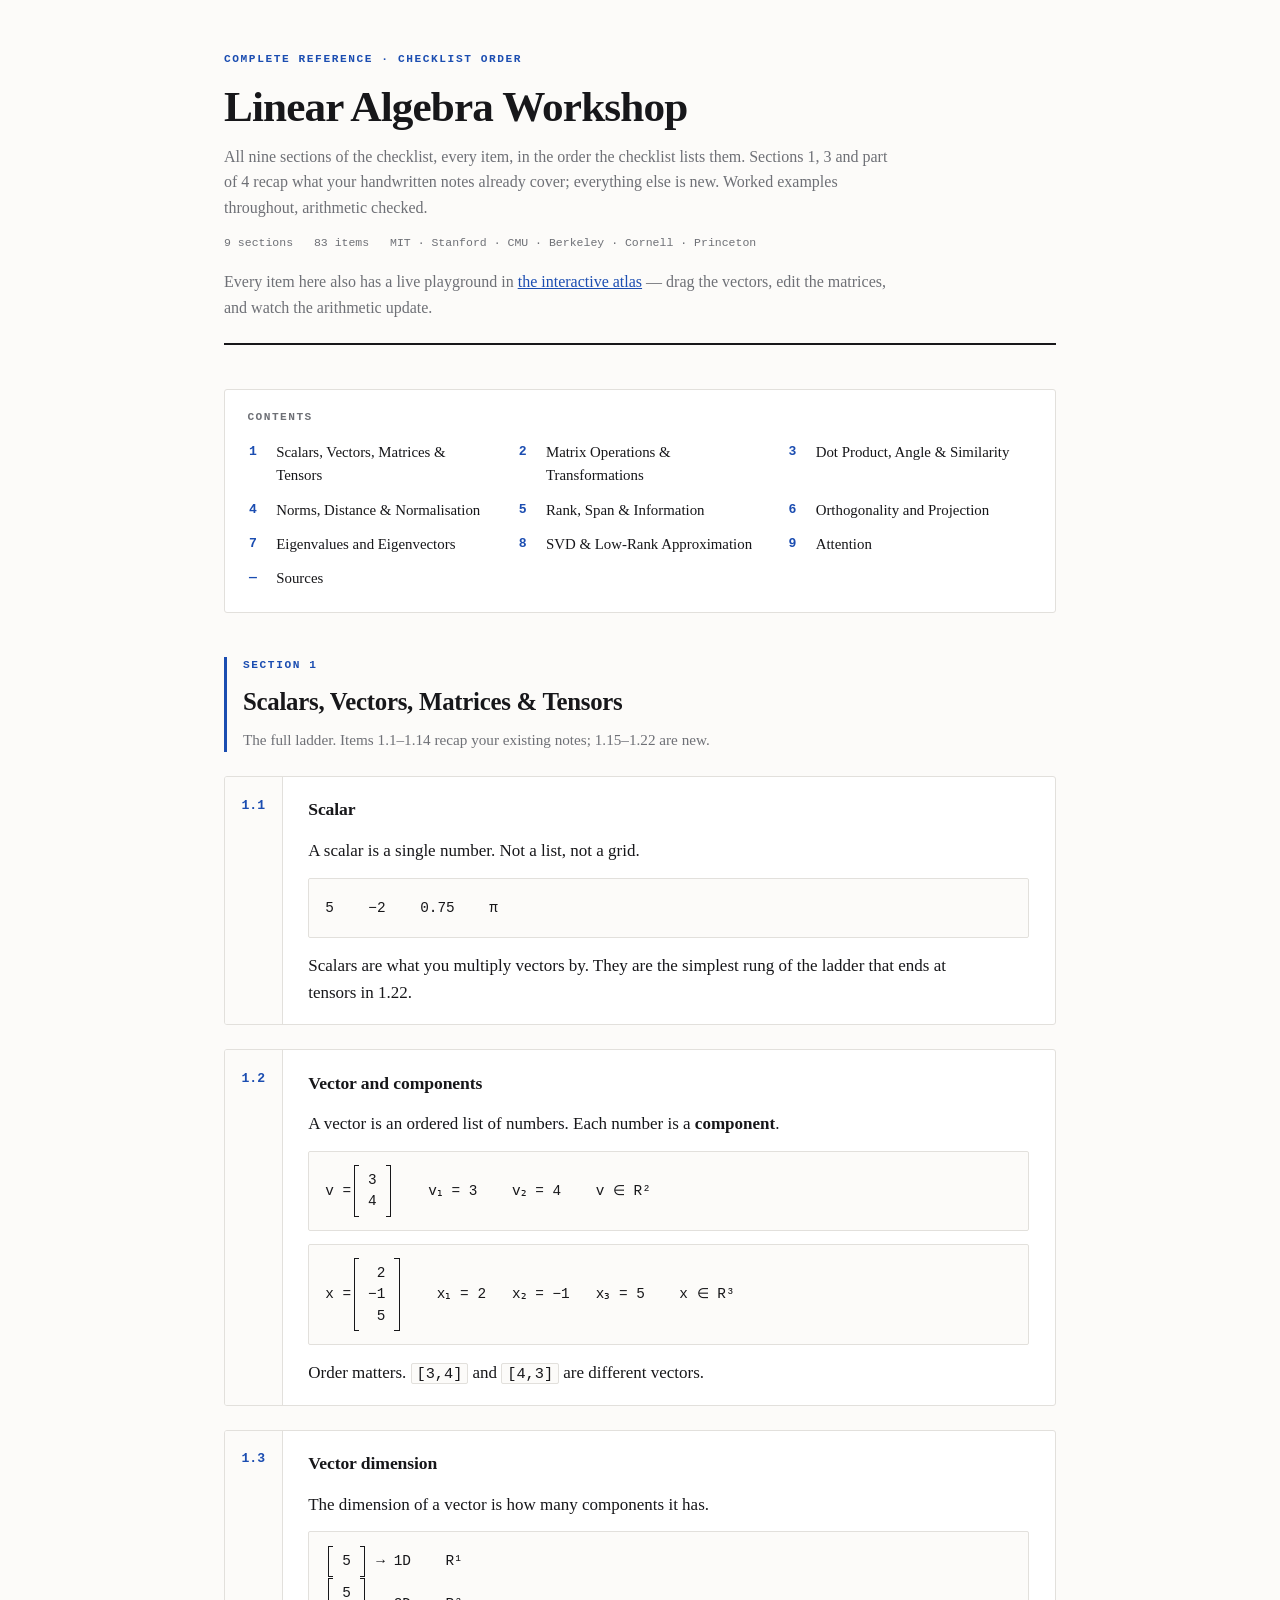
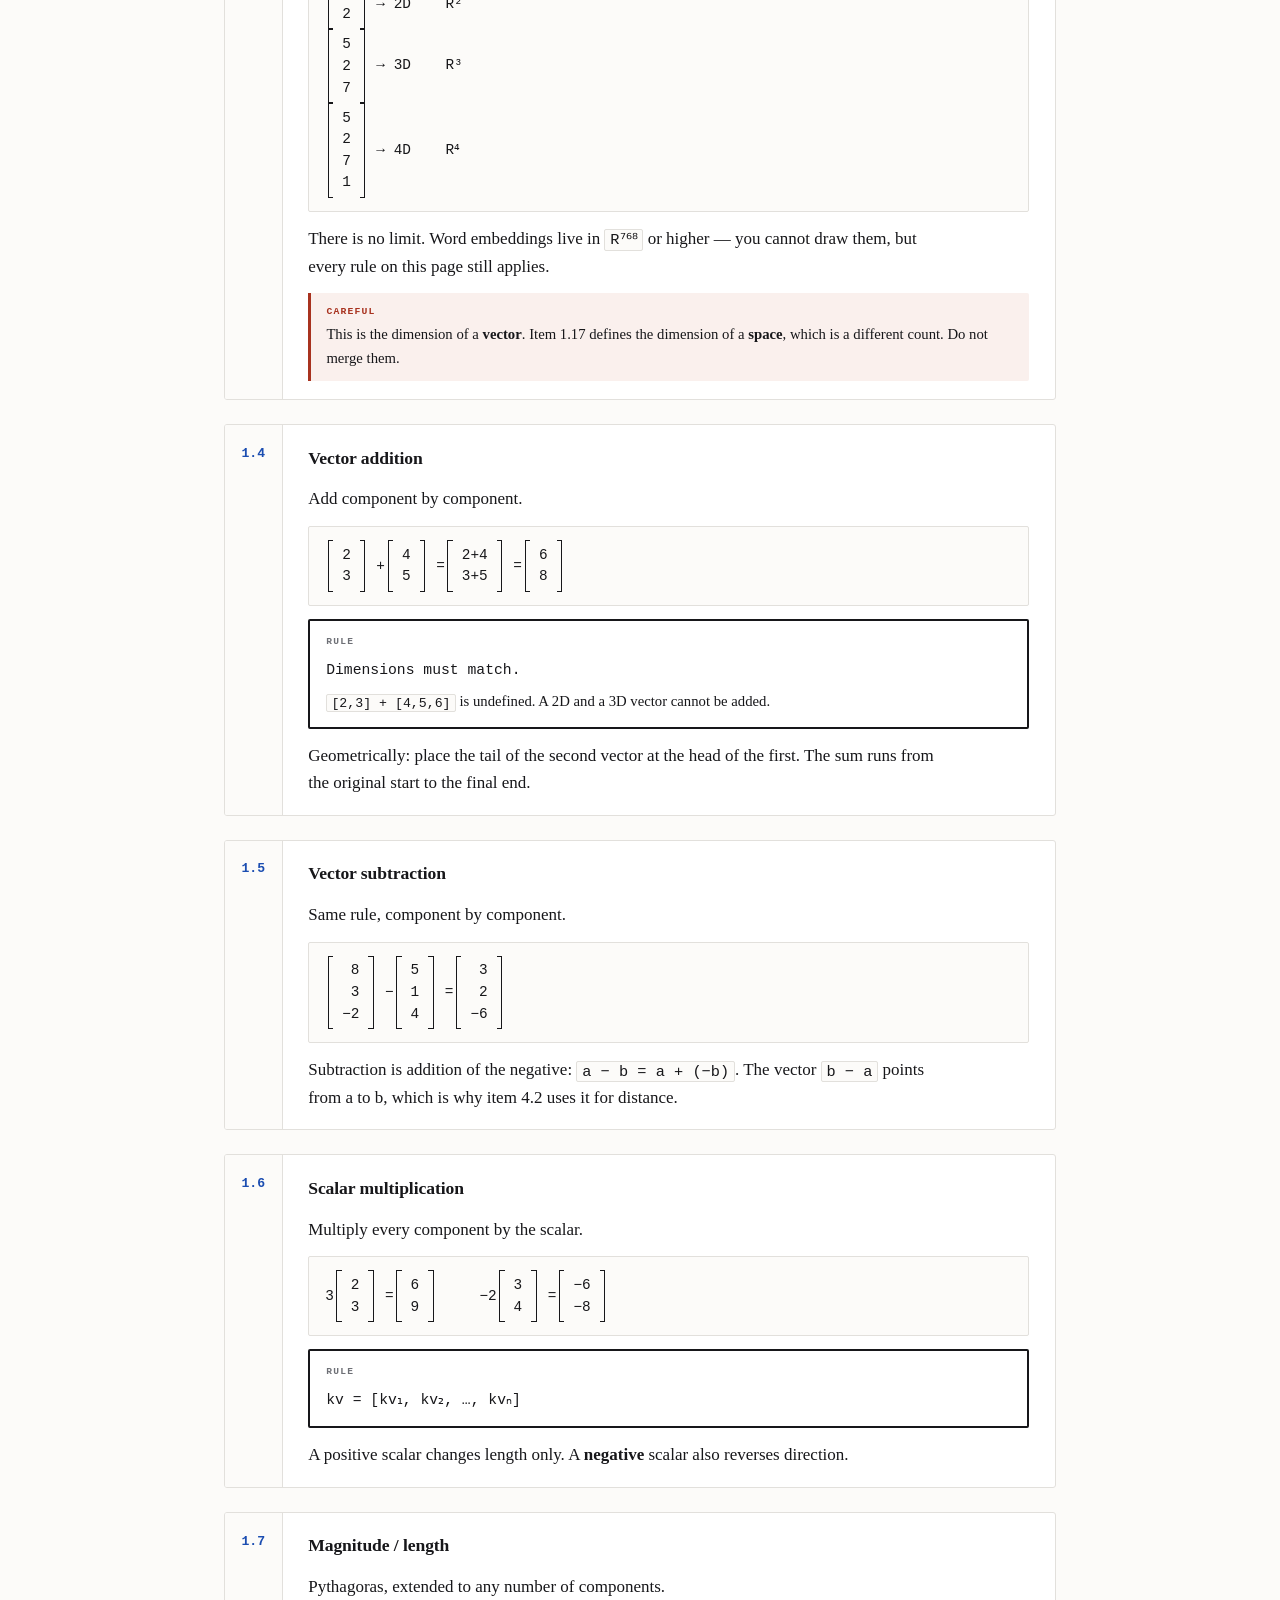
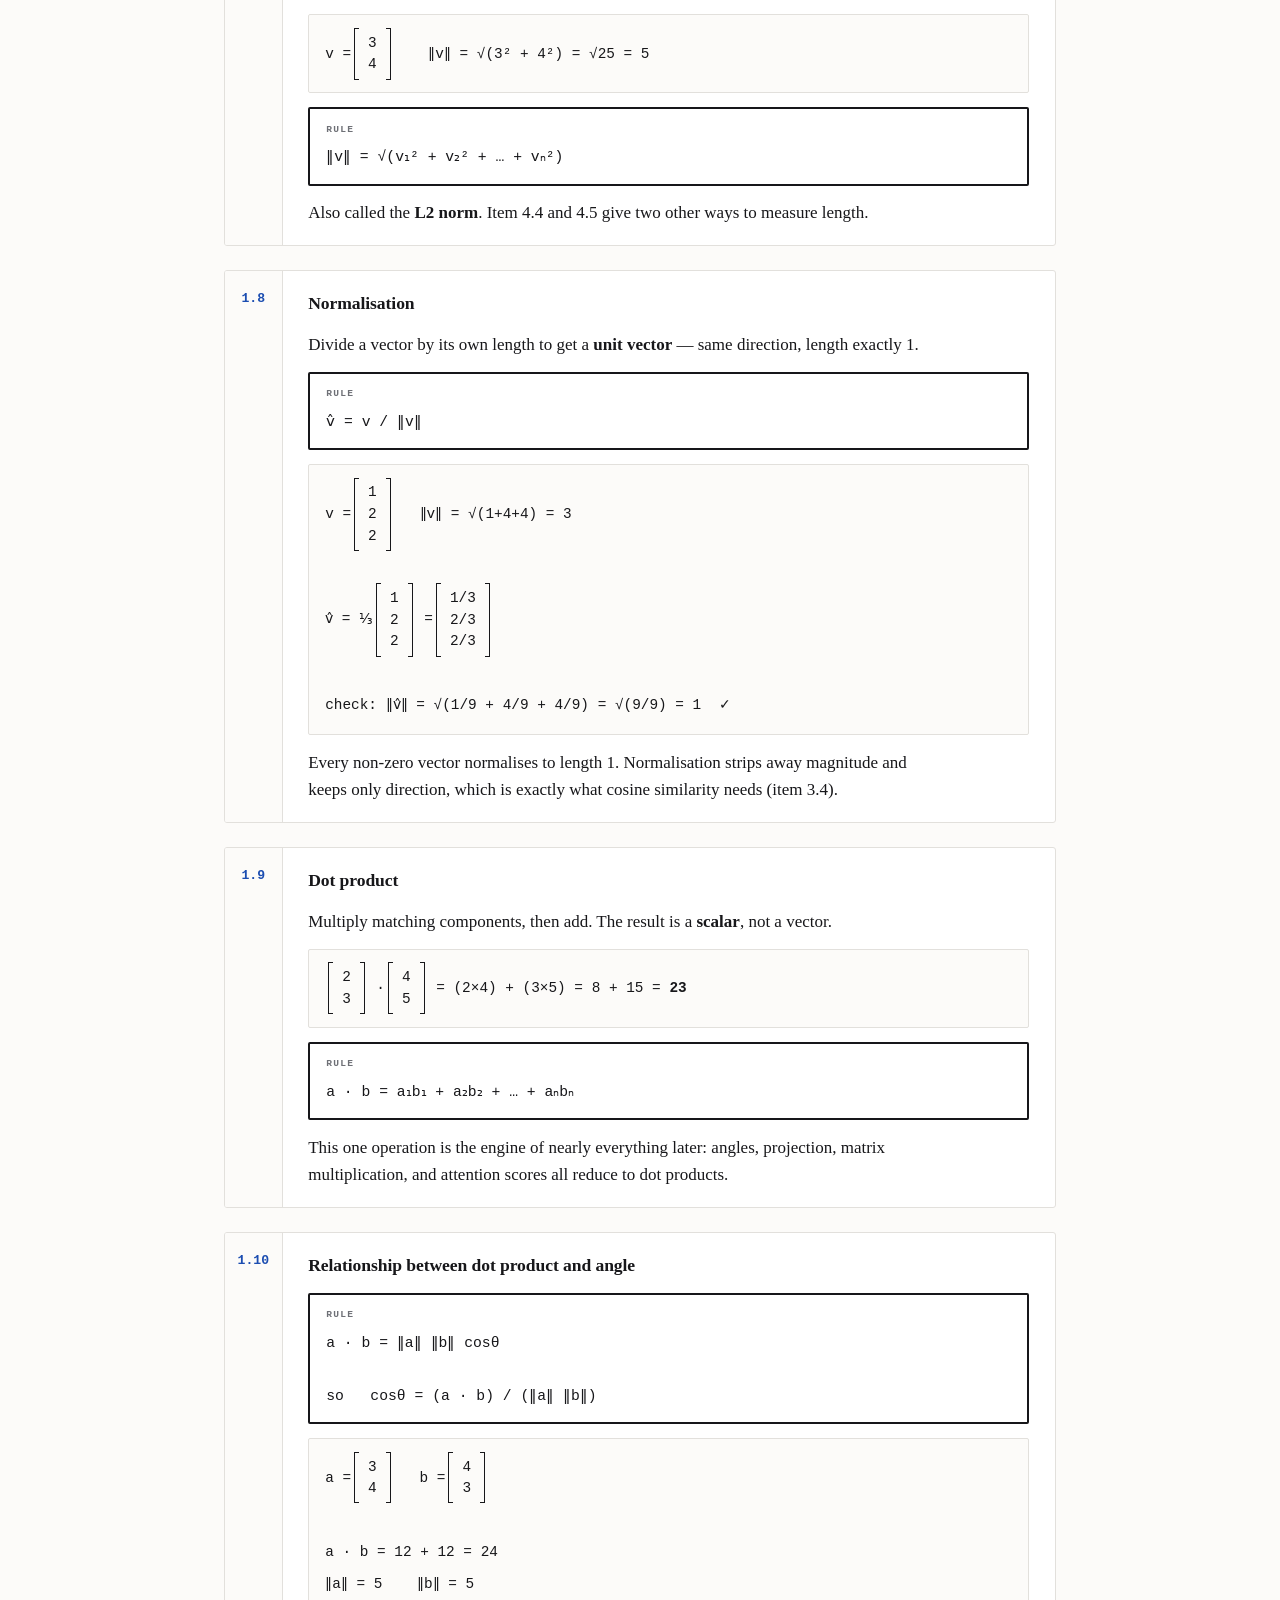
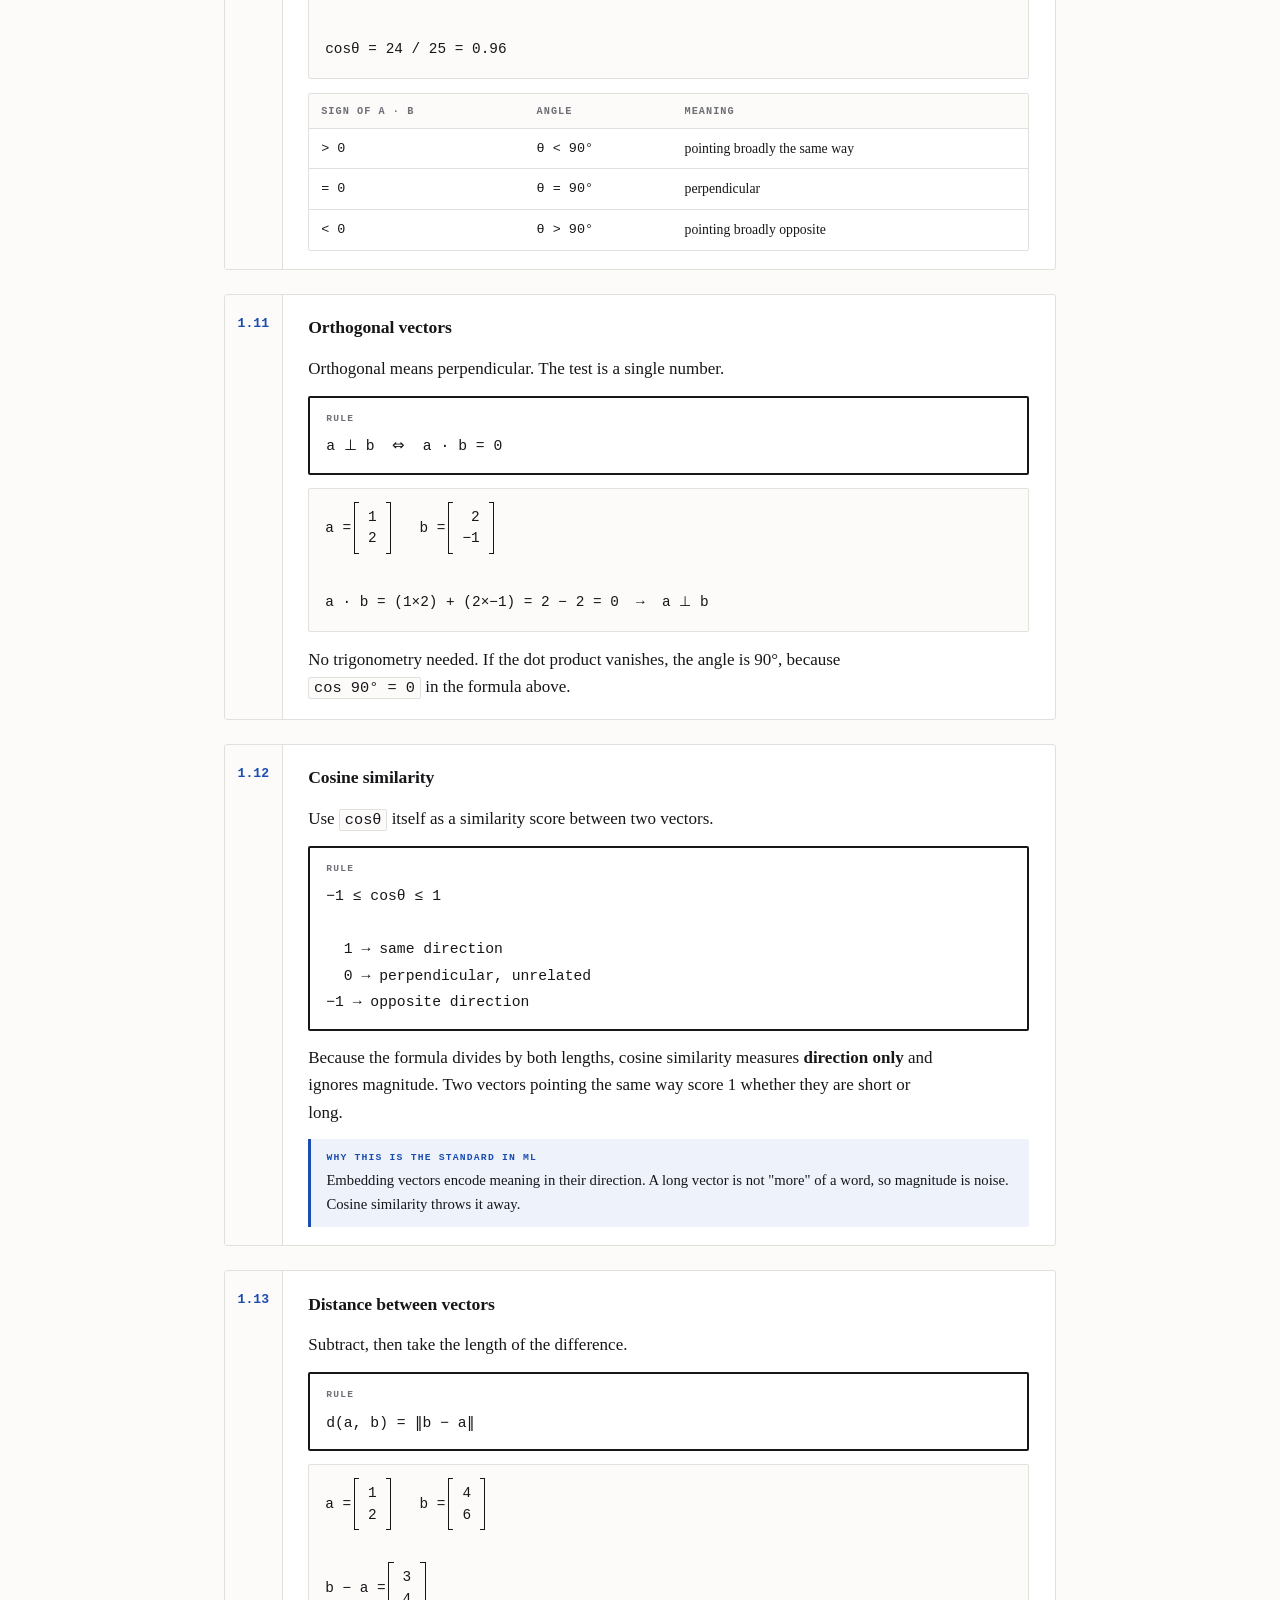
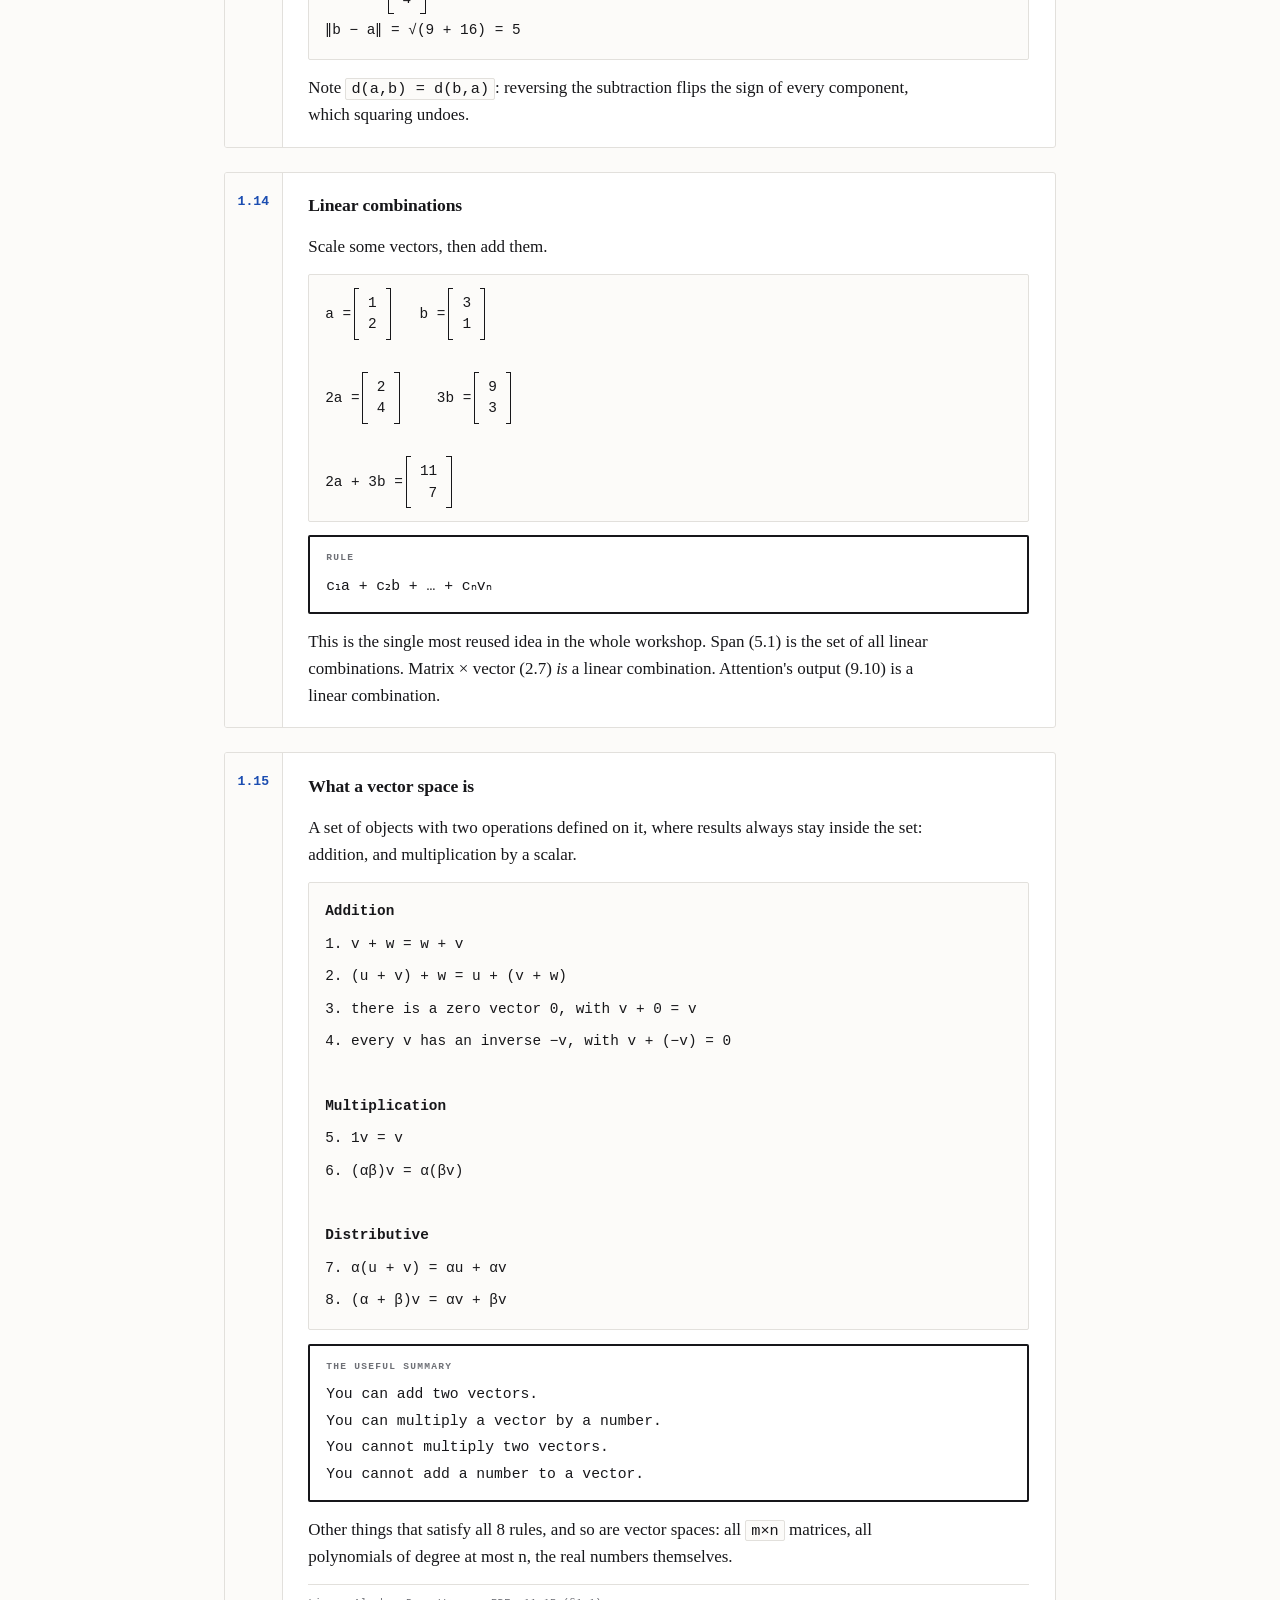
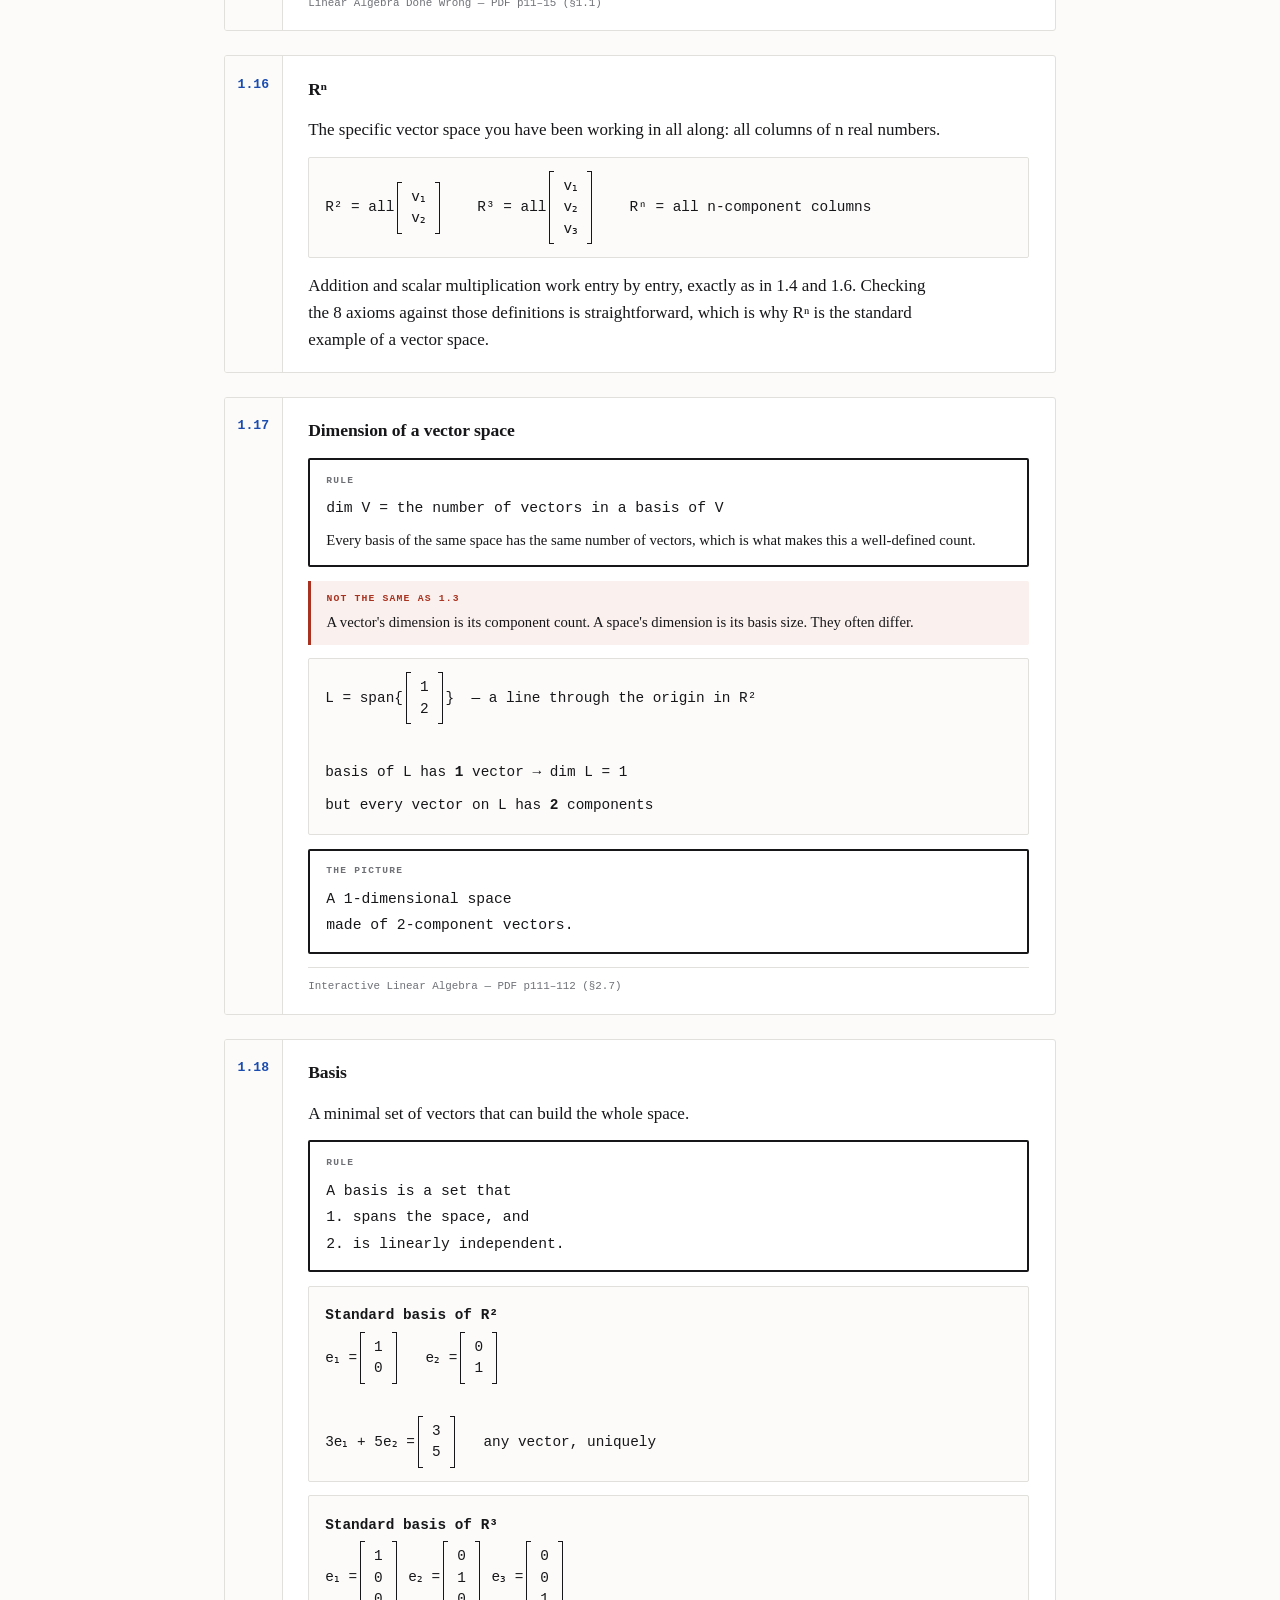
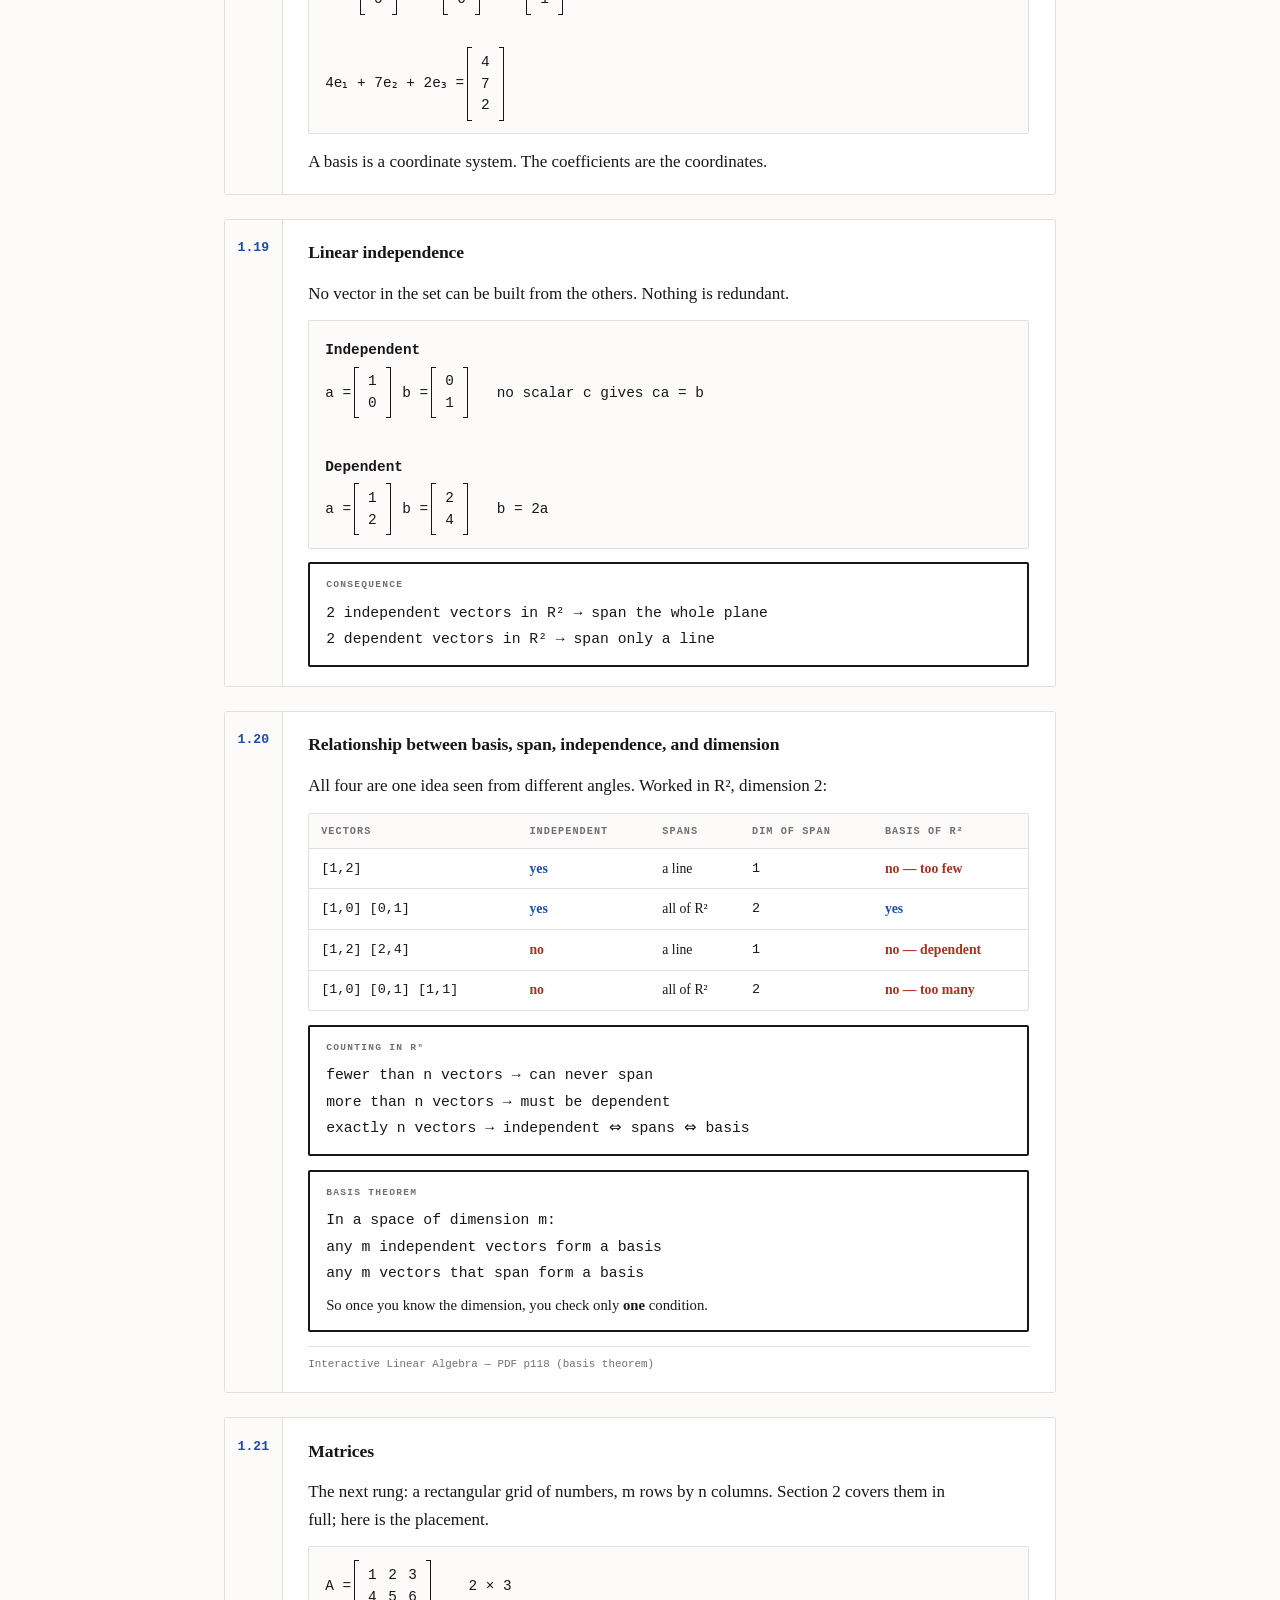
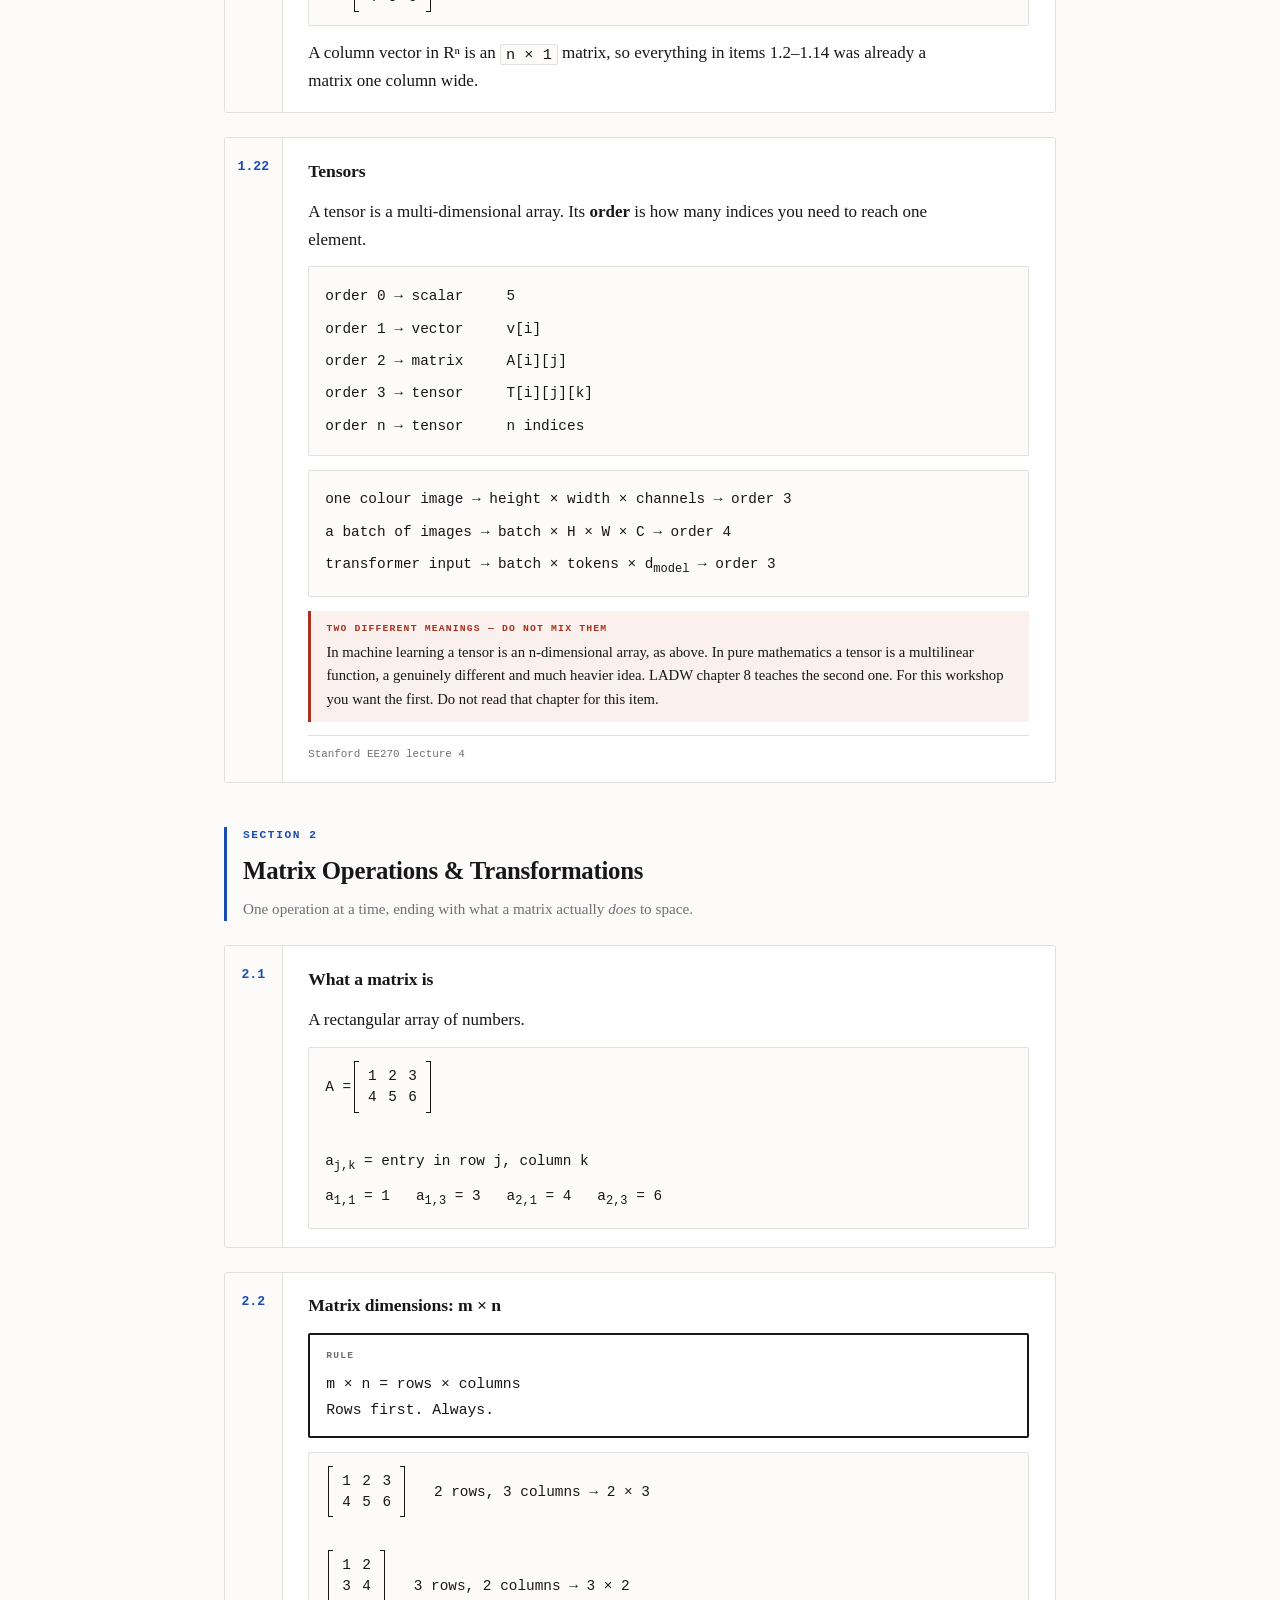
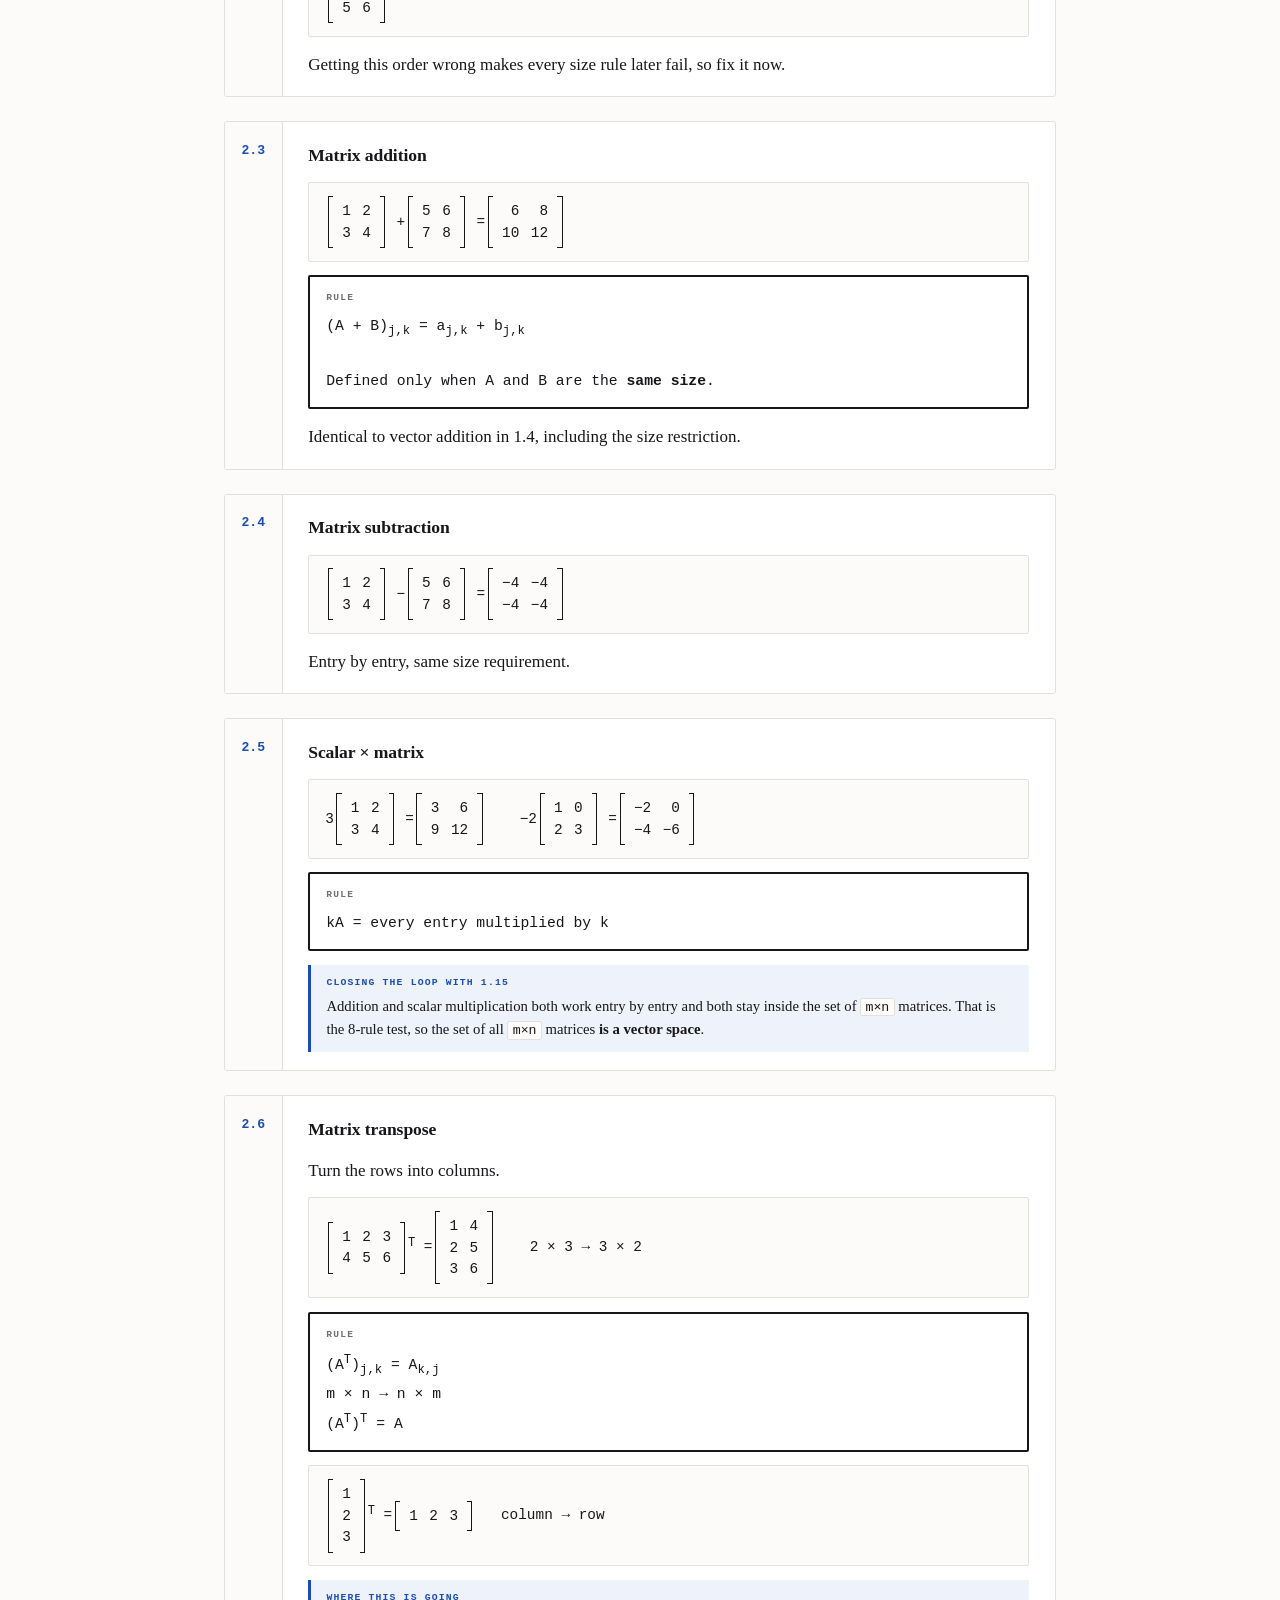
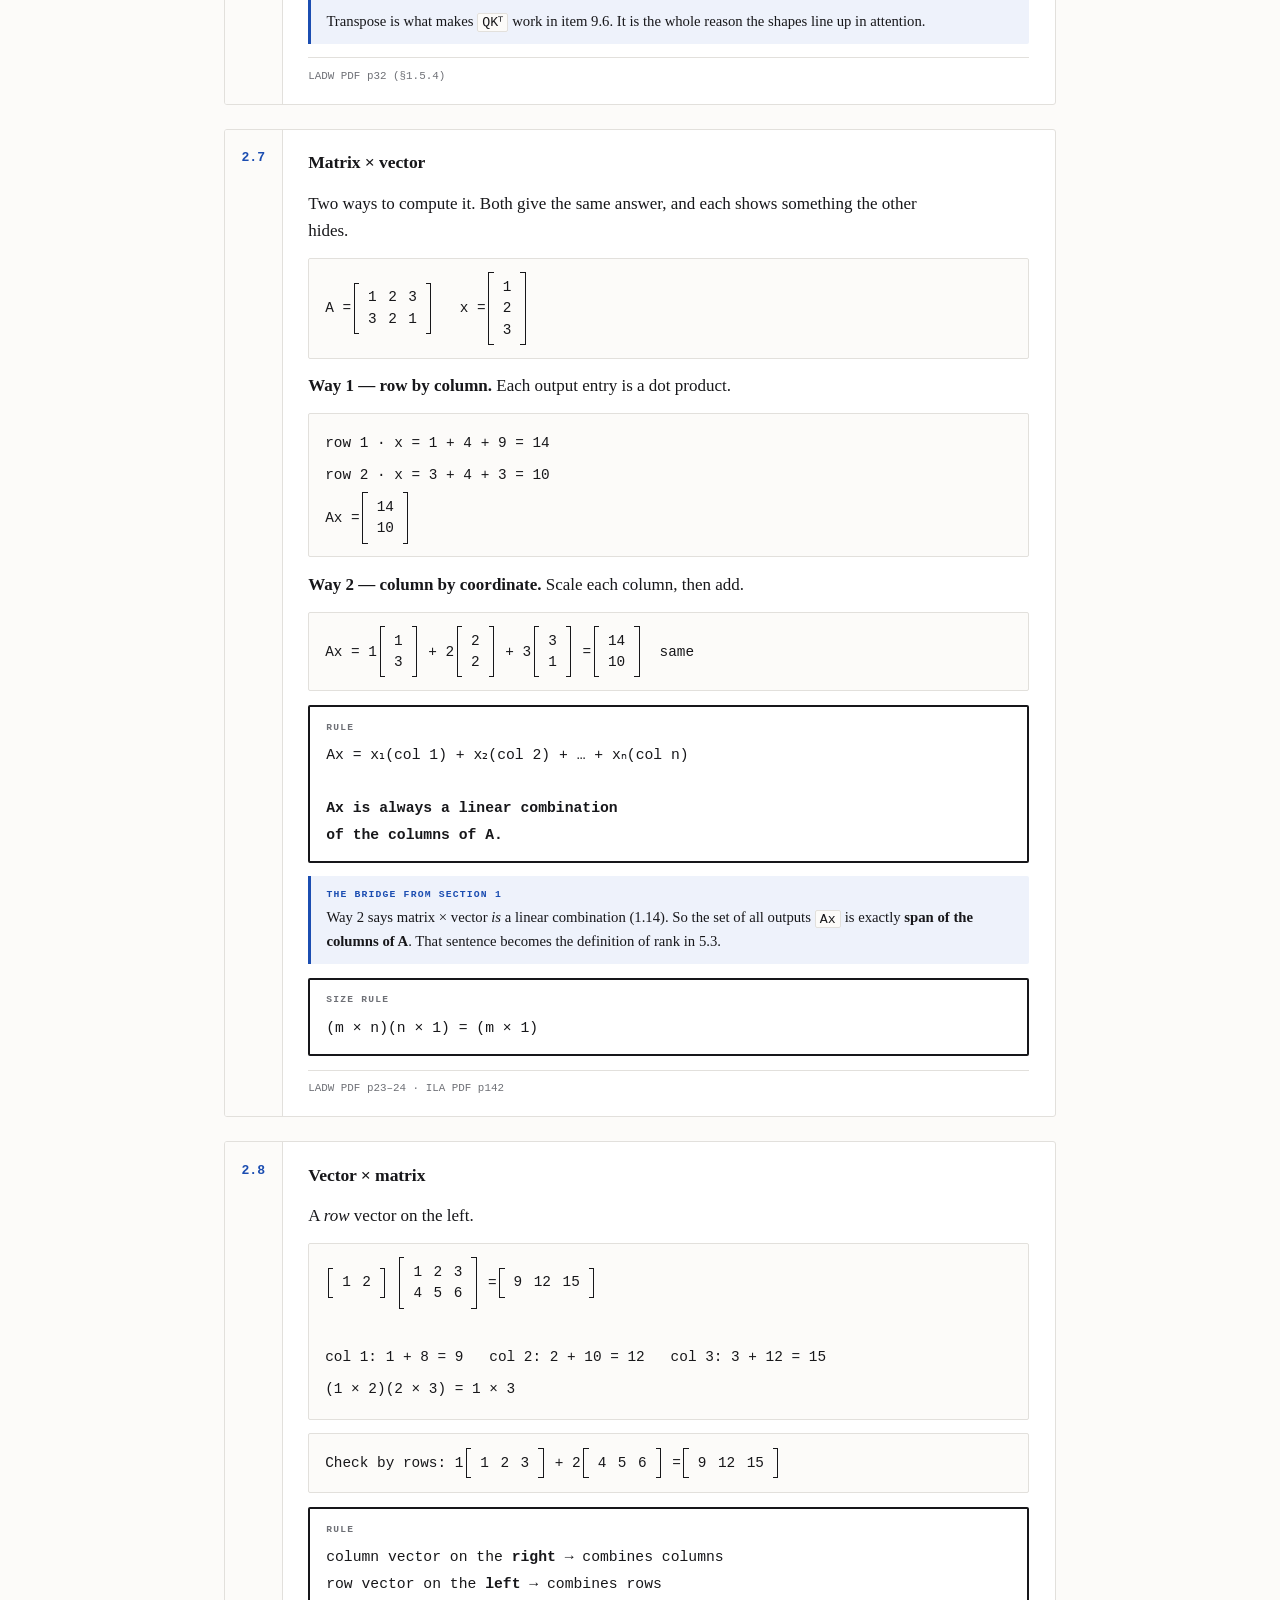
==== notes.html @ ff670a95 "Fix README, add narrow-screen layout, link the written notes The README recommended deploying via an" ====
<!doctype html>
<html lang="en">
<head>
<meta charset="utf-8">
<meta name="viewport" content="width=device-width, initial-scale=1">
<title>Linear Algebra Workshop &mdash; Complete Checklist</title>
<style>
:root{
  --paper:#FCFBF9; --raise:#FFFFFF; --ink:#17171A; --ink-2:#3A3B40;
  --mute:#6E7076; --line:#E2E0DC; --line-2:#D2CFC9;
  --blue:#1B4DB1; --blue-soft:#EEF2FB; --red:#A8321F; --red-soft:#FAF0ED;
  --serif:"Charter","Iowan Old Style","Palatino Linotype",Palatino,Georgia,serif;
  --mono:ui-monospace,"SF Mono","Cascadia Mono","Segoe UI Mono",Consolas,monospace;
}
@media (prefers-color-scheme:dark){
  :root:not([data-theme="light"]){
    --paper:#131315; --raise:#1B1B1E; --ink:#EAE8E4; --ink-2:#C6C4C0;
    --mute:#94969C; --line:#2C2C31; --line-2:#3A3A40;
    --blue:#8FB1F0; --blue-soft:#1B2233; --red:#E39177; --red-soft:#2E1F1B;
  }
}
:root[data-theme="dark"]{
  --paper:#131315; --raise:#1B1B1E; --ink:#EAE8E4; --ink-2:#C6C4C0;
  --mute:#94969C; --line:#2C2C31; --line-2:#3A3A40;
  --blue:#8FB1F0; --blue-soft:#1B2233; --red:#E39177; --red-soft:#2E1F1B;
}
*{box-sizing:border-box}
html{scroll-behavior:smooth}
@media (prefers-reduced-motion:reduce){html{scroll-behavior:auto}*{animation:none!important;transition:none!important}}
body{
  background:var(--paper); color:var(--ink); font-family:var(--serif);
  font-size:17px; line-height:1.6; margin:0;
  padding:clamp(1.5rem,4vw,3.5rem) clamp(1rem,4vw,2rem);
  -webkit-text-size-adjust:100%;
}
.wrap{max-width:52rem;margin:0 auto;display:flex;flex-direction:column;gap:2.75rem}

.mast{display:flex;flex-direction:column;gap:.85rem;border-bottom:2px solid var(--ink);padding-bottom:1.4rem}
.eyebrow{font-family:var(--mono);font-size:.7rem;letter-spacing:.14em;text-transform:uppercase;color:var(--blue);font-weight:600}
h1{font-size:clamp(1.9rem,5vw,2.7rem);line-height:1.1;margin:0;font-weight:600;letter-spacing:-.02em;text-wrap:balance}
.dek{color:var(--mute);max-width:42rem;margin:0;font-size:1rem}
.meta{display:flex;flex-wrap:wrap;gap:.4rem 1.3rem;font-family:var(--mono);font-size:.72rem;color:var(--mute)}

/* contents */
.toc{border:1px solid var(--line);border-radius:3px;background:var(--raise);padding:1.2rem 1.4rem;
  display:flex;flex-direction:column;gap:.7rem}
.toc h2{margin:0;font-size:.7rem;font-family:var(--mono);letter-spacing:.13em;text-transform:uppercase;color:var(--mute);font-weight:600}
.toc ol{margin:0;padding:0;list-style:none;display:grid;grid-template-columns:repeat(auto-fit,minmax(15rem,1fr));gap:.35rem 1.5rem}
.toc a{color:var(--ink);text-decoration:none;font-size:.93rem;display:flex;gap:.6rem;padding:.15rem 0}
.toc a:hover{color:var(--blue)}
.toc .sn{font-family:var(--mono);color:var(--blue);font-weight:600;font-size:.82rem;min-width:1.1rem}

/* section */
.sec{display:flex;flex-direction:column;gap:1.5rem}
.sec-head{display:flex;flex-direction:column;gap:.4rem;border-left:3px solid var(--blue);padding-left:1rem;scroll-margin-top:1rem}
.sec-head .num{font-family:var(--mono);font-size:.7rem;letter-spacing:.14em;text-transform:uppercase;color:var(--blue);font-weight:600}
.sec-head h2{margin:0;font-size:1.55rem;font-weight:600;letter-spacing:-.01em}
.sec-head p{margin:0;color:var(--mute);font-size:.95rem;max-width:40rem}

/* item */
.item{background:var(--raise);border:1px solid var(--line);border-radius:3px;
  display:grid;grid-template-columns:3.6rem 1fr;overflow:hidden}
@media (max-width:620px){.item{grid-template-columns:1fr}}
.tag{border-right:1px solid var(--line);background:var(--paper);padding:1.1rem .4rem;
  display:flex;align-items:flex-start;justify-content:center}
@media (max-width:620px){.tag{border-right:0;border-bottom:1px solid var(--line);justify-content:flex-start;padding:.5rem 1.1rem}}
.tag span{font-family:var(--mono);font-size:.82rem;font-weight:600;color:var(--blue);font-variant-numeric:tabular-nums}
.body{padding:1.15rem clamp(1rem,3vw,1.6rem);display:flex;flex-direction:column;gap:.85rem;min-width:0}
.item h3{margin:0;font-size:1.1rem;font-weight:600;letter-spacing:-.005em}
.item p{margin:0}
.item>.body>p{max-width:40rem}

/* math */
.math{font-family:var(--mono);font-size:.9rem;line-height:2.05;overflow-x:auto;padding:.15rem 0}
.math.block{background:var(--paper);border:1px solid var(--line);border-radius:2px;padding:.8rem 1rem;line-height:2.25}
code{font-family:var(--mono);font-size:.9em;background:var(--paper);border:1px solid var(--line);border-radius:2px;padding:.05em .32em}
.item>.body>p code{white-space:nowrap}
.m{display:inline-grid;grid-auto-rows:auto;position:relative;padding:.3em .6em;margin:0 .18em;
  vertical-align:middle;grid-template-columns:repeat(var(--c,1),auto);line-height:1.42}
.m::before,.m::after{content:"";position:absolute;top:0;bottom:0;width:.3em;border:1.5px solid currentColor}
.m::before{left:0;border-right:0}
.m::after{right:0;border-left:0}
.m>span{padding:.04em .4em;text-align:right;font-variant-numeric:tabular-nums;white-space:nowrap}

/* rule box */
.rule{border:2px solid var(--ink);border-radius:2px;padding:.8rem 1rem;display:flex;flex-direction:column;gap:.45rem}
.rule .lab{font-family:var(--mono);font-size:.6rem;letter-spacing:.13em;text-transform:uppercase;color:var(--mute);font-weight:600}
.rule .stmt{font-family:var(--mono);font-size:.92rem;line-height:1.8}
.rule p{font-size:.92rem}

/* callouts */
.flag,.link{border-left:3px solid;padding:.65rem .95rem;display:flex;flex-direction:column;gap:.25rem;font-size:.92rem;border-radius:0 2px 2px 0}
.flag{border-color:var(--red);background:var(--red-soft)}
.link{border-color:var(--blue);background:var(--blue-soft)}
.flag .h,.link .h{font-family:var(--mono);font-size:.61rem;letter-spacing:.12em;text-transform:uppercase;font-weight:600}
.flag .h{color:var(--red)} .link .h{color:var(--blue)}
.flag p,.link p{margin:0}

.src{font-family:var(--mono);font-size:.68rem;color:var(--mute);border-top:1px solid var(--line);padding-top:.6rem}

/* tables */
.tw{overflow-x:auto;border:1px solid var(--line);border-radius:2px}
table{border-collapse:collapse;width:100%;font-size:.86rem;min-width:30rem}
th,td{text-align:left;padding:.55rem .75rem;border-bottom:1px solid var(--line);vertical-align:top}
th{font-family:var(--mono);font-size:.64rem;letter-spacing:.1em;text-transform:uppercase;color:var(--mute);font-weight:600;background:var(--paper)}
tr:last-child td{border-bottom:0}
td.mn{font-family:var(--mono);font-variant-numeric:tabular-nums;white-space:nowrap;font-size:.84rem}
.yes{color:var(--blue);font-weight:600} .no{color:var(--red);font-weight:600}

ul{margin:0;padding-left:1.1rem;display:flex;flex-direction:column;gap:.35rem}
li{padding-left:.1rem}
strong{font-weight:600}
a{color:var(--blue)}
.srclist{display:flex;flex-direction:column;gap:.7rem;font-size:.88rem}
.srclist div{display:flex;flex-direction:column;gap:.12rem}
.srclist .who{font-family:var(--mono);font-size:.64rem;letter-spacing:.1em;text-transform:uppercase;color:var(--blue);font-weight:600}
.srclist a{word-break:break-all;font-size:.78rem;font-family:var(--mono)}
:focus-visible{outline:2px solid var(--blue);outline-offset:2px}
</style>
</head>
<body>
<div class="wrap">

<header class="mast">
  <div class="eyebrow">Complete reference &middot; checklist order</div>
  <h1>Linear Algebra Workshop</h1>
  <p class="dek">All nine sections of the checklist, every item, in the order the checklist
  lists them. Sections 1, 3 and part of 4 recap what your handwritten notes already cover;
  everything else is new. Worked examples throughout, arithmetic checked.</p>
  <div class="meta">
    <span>9 sections</span><span>83 items</span>
    <span>MIT &middot; Stanford &middot; CMU &middot; Berkeley &middot; Cornell &middot; Princeton</span>
  </div>
  <p class="dek" style="margin-top:.2rem">Every item here also has a live playground in
  <a href="index.html">the interactive atlas</a> &mdash; drag the vectors, edit the
  matrices, and watch the arithmetic update.</p>
</header>

<nav class="toc">
  <h2>Contents</h2>
  <ol>
    <li><a href="#s1"><span class="sn">1</span> Scalars, Vectors, Matrices &amp; Tensors</a></li>
    <li><a href="#s2"><span class="sn">2</span> Matrix Operations &amp; Transformations</a></li>
    <li><a href="#s3"><span class="sn">3</span> Dot Product, Angle &amp; Similarity</a></li>
    <li><a href="#s4"><span class="sn">4</span> Norms, Distance &amp; Normalisation</a></li>
    <li><a href="#s5"><span class="sn">5</span> Rank, Span &amp; Information</a></li>
    <li><a href="#s6"><span class="sn">6</span> Orthogonality and Projection</a></li>
    <li><a href="#s7"><span class="sn">7</span> Eigenvalues and Eigenvectors</a></li>
    <li><a href="#s8"><span class="sn">8</span> SVD &amp; Low-Rank Approximation</a></li>
    <li><a href="#s9"><span class="sn">9</span> Attention</a></li>
    <li><a href="#sources"><span class="sn">&mdash;</span> Sources</a></li>
  </ol>
</nav>

<!-- ================= SECTION 1 ================= -->
<section class="sec">
  <div class="sec-head" id="s1">
    <div class="num">Section 1</div>
    <h2>Scalars, Vectors, Matrices &amp; Tensors</h2>
    <p>The full ladder. Items 1.1&ndash;1.14 recap your existing notes; 1.15&ndash;1.22 are new.</p>
  </div>

  <article class="item"><div class="tag"><span>1.1</span></div><div class="body">
    <h3>Scalar</h3>
    <p>A scalar is a single number. Not a list, not a grid.</p>
    <div class="math block">5 &nbsp;&nbsp; &minus;2 &nbsp;&nbsp; 0.75 &nbsp;&nbsp; &pi;</div>
    <p>Scalars are what you multiply vectors by. They are the simplest rung of the ladder
    that ends at tensors in 1.22.</p>
  </div></article>

  <article class="item"><div class="tag"><span>1.2</span></div><div class="body">
    <h3>Vector and components</h3>
    <p>A vector is an ordered list of numbers. Each number is a <strong>component</strong>.</p>
    <div class="math block">
      v =<span class="m" style="--c:1"><span>3</span><span>4</span></span>
      &nbsp;&nbsp; v&#8321; = 3 &nbsp;&nbsp; v&#8322; = 4 &nbsp;&nbsp; v &isin; R&sup2;
    </div>
    <div class="math block">
      x =<span class="m" style="--c:1"><span>2</span><span>&minus;1</span><span>5</span></span>
      &nbsp;&nbsp; x&#8321; = 2 &nbsp; x&#8322; = &minus;1 &nbsp; x&#8323; = 5 &nbsp;&nbsp; x &isin; R&sup3;
    </div>
    <p>Order matters. <code>[3,4]</code> and <code>[4,3]</code> are different vectors.</p>
  </div></article>

  <article class="item"><div class="tag"><span>1.3</span></div><div class="body">
    <h3>Vector dimension</h3>
    <p>The dimension of a vector is how many components it has.</p>
    <div class="math block">
      <span class="m" style="--c:1"><span>5</span></span> &rarr; 1D &nbsp;&nbsp; R&sup1;<br>
      <span class="m" style="--c:1"><span>5</span><span>2</span></span> &rarr; 2D &nbsp;&nbsp; R&sup2;<br>
      <span class="m" style="--c:1"><span>5</span><span>2</span><span>7</span></span> &rarr; 3D &nbsp;&nbsp; R&sup3;<br>
      <span class="m" style="--c:1"><span>5</span><span>2</span><span>7</span><span>1</span></span> &rarr; 4D &nbsp;&nbsp; R&#8308;
    </div>
    <p>There is no limit. Word embeddings live in <code>R&#8311;&#8310;&#8312;</code> or
    higher &mdash; you cannot draw them, but every rule on this page still applies.</p>
    <div class="flag"><span class="h">Careful</span>
      <p>This is the dimension of a <strong>vector</strong>. Item 1.17 defines the
      dimension of a <strong>space</strong>, which is a different count. Do not merge them.</p></div>
  </div></article>

  <article class="item"><div class="tag"><span>1.4</span></div><div class="body">
    <h3>Vector addition</h3>
    <p>Add component by component.</p>
    <div class="math block">
      <span class="m" style="--c:1"><span>2</span><span>3</span></span>
      +<span class="m" style="--c:1"><span>4</span><span>5</span></span>
      =<span class="m" style="--c:1"><span>2+4</span><span>3+5</span></span>
      =<span class="m" style="--c:1"><span>6</span><span>8</span></span>
    </div>
    <div class="rule"><span class="lab">Rule</span>
      <div class="stmt">Dimensions must match.</div>
      <p><code>[2,3] + [4,5,6]</code> is undefined. A 2D and a 3D vector cannot be added.</p></div>
    <p>Geometrically: place the tail of the second vector at the head of the first. The sum
    runs from the original start to the final end.</p>
  </div></article>

  <article class="item"><div class="tag"><span>1.5</span></div><div class="body">
    <h3>Vector subtraction</h3>
    <p>Same rule, component by component.</p>
    <div class="math block">
      <span class="m" style="--c:1"><span>8</span><span>3</span><span>&minus;2</span></span>
      &minus;<span class="m" style="--c:1"><span>5</span><span>1</span><span>4</span></span>
      =<span class="m" style="--c:1"><span>3</span><span>2</span><span>&minus;6</span></span>
    </div>
    <p>Subtraction is addition of the negative: <code>a &minus; b = a + (&minus;b)</code>.
    The vector <code>b &minus; a</code> points from a to b, which is why item 4.2 uses it
    for distance.</p>
  </div></article>

  <article class="item"><div class="tag"><span>1.6</span></div><div class="body">
    <h3>Scalar multiplication</h3>
    <p>Multiply every component by the scalar.</p>
    <div class="math block">
      3<span class="m" style="--c:1"><span>2</span><span>3</span></span>
      =<span class="m" style="--c:1"><span>6</span><span>9</span></span>
      &nbsp;&nbsp;&nbsp; &minus;2<span class="m" style="--c:1"><span>3</span><span>4</span></span>
      =<span class="m" style="--c:1"><span>&minus;6</span><span>&minus;8</span></span>
    </div>
    <div class="rule"><span class="lab">Rule</span>
      <div class="stmt">kv = [kv&#8321;, kv&#8322;, &hellip;, kv&#8345;]</div></div>
    <p>A positive scalar changes length only. A <strong>negative</strong> scalar also
    reverses direction.</p>
  </div></article>

  <article class="item"><div class="tag"><span>1.7</span></div><div class="body">
    <h3>Magnitude / length</h3>
    <p>Pythagoras, extended to any number of components.</p>
    <div class="math block">
      v =<span class="m" style="--c:1"><span>3</span><span>4</span></span>
      &nbsp;&nbsp; &#8214;v&#8214; = &radic;(3&sup2; + 4&sup2;) = &radic;25 = 5
    </div>
    <div class="rule"><span class="lab">Rule</span>
      <div class="stmt">&#8214;v&#8214; = &radic;(v&#8321;&sup2; + v&#8322;&sup2; + &hellip; + v&#8345;&sup2;)</div></div>
    <p>Also called the <strong>L2 norm</strong>. Item 4.4 and 4.5 give two other ways to
    measure length.</p>
  </div></article>

  <article class="item"><div class="tag"><span>1.8</span></div><div class="body">
    <h3>Normalisation</h3>
    <p>Divide a vector by its own length to get a <strong>unit vector</strong> &mdash; same
    direction, length exactly 1.</p>
    <div class="rule"><span class="lab">Rule</span>
      <div class="stmt">v&#770; = v / &#8214;v&#8214;</div></div>
    <div class="math block">
      v =<span class="m" style="--c:1"><span>1</span><span>2</span><span>2</span></span>
      &nbsp; &#8214;v&#8214; = &radic;(1+4+4) = 3<br><br>
      v&#770; = &#8531;<span class="m" style="--c:1"><span>1</span><span>2</span><span>2</span></span>
      =<span class="m" style="--c:1"><span>1/3</span><span>2/3</span><span>2/3</span></span><br><br>
      check: &#8214;v&#770;&#8214; = &radic;(1/9 + 4/9 + 4/9) = &radic;(9/9) = 1 &nbsp;&#10003;
    </div>
    <p>Every non-zero vector normalises to length 1. Normalisation strips away magnitude
    and keeps only direction, which is exactly what cosine similarity needs (item 3.4).</p>
  </div></article>

  <article class="item"><div class="tag"><span>1.9</span></div><div class="body">
    <h3>Dot product</h3>
    <p>Multiply matching components, then add. The result is a <strong>scalar</strong>, not
    a vector.</p>
    <div class="math block">
      <span class="m" style="--c:1"><span>2</span><span>3</span></span>
      &middot;<span class="m" style="--c:1"><span>4</span><span>5</span></span>
      = (2&times;4) + (3&times;5) = 8 + 15 = <strong>23</strong>
    </div>
    <div class="rule"><span class="lab">Rule</span>
      <div class="stmt">a &middot; b = a&#8321;b&#8321; + a&#8322;b&#8322; + &hellip; + a&#8345;b&#8345;</div></div>
    <p>This one operation is the engine of nearly everything later: angles, projection,
    matrix multiplication, and attention scores all reduce to dot products.</p>
  </div></article>

  <article class="item"><div class="tag"><span>1.10</span></div><div class="body">
    <h3>Relationship between dot product and angle</h3>
    <div class="rule"><span class="lab">Rule</span>
      <div class="stmt">a &middot; b = &#8214;a&#8214; &#8214;b&#8214; cos&theta;<br><br>
      so &nbsp; cos&theta; = (a &middot; b) / (&#8214;a&#8214; &#8214;b&#8214;)</div></div>
    <div class="math block">
      a =<span class="m" style="--c:1"><span>3</span><span>4</span></span>
      &nbsp; b =<span class="m" style="--c:1"><span>4</span><span>3</span></span><br><br>
      a &middot; b = 12 + 12 = 24<br>
      &#8214;a&#8214; = 5 &nbsp;&nbsp; &#8214;b&#8214; = 5<br><br>
      cos&theta; = 24 / 25 = 0.96
    </div>
    <div class="tw"><table>
      <thead><tr><th>Sign of a &middot; b</th><th>Angle</th><th>Meaning</th></tr></thead>
      <tbody>
        <tr><td class="mn">&gt; 0</td><td class="mn">&theta; &lt; 90&deg;</td><td>pointing broadly the same way</td></tr>
        <tr><td class="mn">= 0</td><td class="mn">&theta; = 90&deg;</td><td>perpendicular</td></tr>
        <tr><td class="mn">&lt; 0</td><td class="mn">&theta; &gt; 90&deg;</td><td>pointing broadly opposite</td></tr>
      </tbody></table></div>
  </div></article>

  <article class="item"><div class="tag"><span>1.11</span></div><div class="body">
    <h3>Orthogonal vectors</h3>
    <p>Orthogonal means perpendicular. The test is a single number.</p>
    <div class="rule"><span class="lab">Rule</span>
      <div class="stmt">a &perp; b &nbsp;&hArr;&nbsp; a &middot; b = 0</div></div>
    <div class="math block">
      a =<span class="m" style="--c:1"><span>1</span><span>2</span></span>
      &nbsp; b =<span class="m" style="--c:1"><span>2</span><span>&minus;1</span></span><br><br>
      a &middot; b = (1&times;2) + (2&times;&minus;1) = 2 &minus; 2 = 0 &nbsp;&rarr;&nbsp; a &perp; b
    </div>
    <p>No trigonometry needed. If the dot product vanishes, the angle is 90&deg;, because
    <code>cos 90&deg; = 0</code> in the formula above.</p>
  </div></article>

  <article class="item"><div class="tag"><span>1.12</span></div><div class="body">
    <h3>Cosine similarity</h3>
    <p>Use <code>cos&theta;</code> itself as a similarity score between two vectors.</p>
    <div class="rule"><span class="lab">Rule</span>
      <div class="stmt">&minus;1 &le; cos&theta; &le; 1<br><br>
      &nbsp;&nbsp;1 &rarr; same direction<br>
      &nbsp;&nbsp;0 &rarr; perpendicular, unrelated<br>
      &minus;1 &rarr; opposite direction</div></div>
    <p>Because the formula divides by both lengths, cosine similarity measures
    <strong>direction only</strong> and ignores magnitude. Two vectors pointing the same
    way score 1 whether they are short or long.</p>
    <div class="link"><span class="h">Why this is the standard in ML</span>
      <p>Embedding vectors encode meaning in their direction. A long vector is not "more"
      of a word, so magnitude is noise. Cosine similarity throws it away.</p></div>
  </div></article>

  <article class="item"><div class="tag"><span>1.13</span></div><div class="body">
    <h3>Distance between vectors</h3>
    <p>Subtract, then take the length of the difference.</p>
    <div class="rule"><span class="lab">Rule</span>
      <div class="stmt">d(a, b) = &#8214;b &minus; a&#8214;</div></div>
    <div class="math block">
      a =<span class="m" style="--c:1"><span>1</span><span>2</span></span>
      &nbsp; b =<span class="m" style="--c:1"><span>4</span><span>6</span></span><br><br>
      b &minus; a =<span class="m" style="--c:1"><span>3</span><span>4</span></span><br>
      &#8214;b &minus; a&#8214; = &radic;(9 + 16) = 5
    </div>
    <p>Note <code>d(a,b) = d(b,a)</code>: reversing the subtraction flips the sign of every
    component, which squaring undoes.</p>
  </div></article>

  <article class="item"><div class="tag"><span>1.14</span></div><div class="body">
    <h3>Linear combinations</h3>
    <p>Scale some vectors, then add them.</p>
    <div class="math block">
      a =<span class="m" style="--c:1"><span>1</span><span>2</span></span>
      &nbsp; b =<span class="m" style="--c:1"><span>3</span><span>1</span></span><br><br>
      2a =<span class="m" style="--c:1"><span>2</span><span>4</span></span>
      &nbsp;&nbsp; 3b =<span class="m" style="--c:1"><span>9</span><span>3</span></span><br><br>
      2a + 3b =<span class="m" style="--c:1"><span>11</span><span>7</span></span>
    </div>
    <div class="rule"><span class="lab">Rule</span>
      <div class="stmt">c&#8321;a + c&#8322;b + &hellip; + c&#8345;v&#8345;</div></div>
    <p>This is the single most reused idea in the whole workshop. Span (5.1) is the set of
    all linear combinations. Matrix &times; vector (2.7) <em>is</em> a linear combination.
    Attention's output (9.10) is a linear combination.</p>
  </div></article>

  <article class="item"><div class="tag"><span>1.15</span></div><div class="body">
    <h3>What a vector space is</h3>
    <p>A set of objects with two operations defined on it, where results always stay inside
    the set: addition, and multiplication by a scalar.</p>
    <div class="math block">
      <strong>Addition</strong><br>
      1. v + w = w + v<br>
      2. (u + v) + w = u + (v + w)<br>
      3. there is a zero vector 0, with v + 0 = v<br>
      4. every v has an inverse &minus;v, with v + (&minus;v) = 0<br><br>
      <strong>Multiplication</strong><br>
      5. 1v = v<br>
      6. (&alpha;&beta;)v = &alpha;(&beta;v)<br><br>
      <strong>Distributive</strong><br>
      7. &alpha;(u + v) = &alpha;u + &alpha;v<br>
      8. (&alpha; + &beta;)v = &alpha;v + &beta;v
    </div>
    <div class="rule"><span class="lab">The useful summary</span>
      <div class="stmt">You can add two vectors.<br>You can multiply a vector by a number.<br>
      You cannot multiply two vectors.<br>You cannot add a number to a vector.</div></div>
    <p>Other things that satisfy all 8 rules, and so are vector spaces: all
    <code>m&times;n</code> matrices, all polynomials of degree at most n, the real numbers
    themselves.</p>
    <div class="src">Linear Algebra Done Wrong &mdash; PDF p11&ndash;15 (&sect;1.1)</div>
  </div></article>

  <article class="item"><div class="tag"><span>1.16</span></div><div class="body">
    <h3>R&#8319;</h3>
    <p>The specific vector space you have been working in all along: all columns of n real
    numbers.</p>
    <div class="math block">
      R&sup2; = all<span class="m" style="--c:1"><span>v&#8321;</span><span>v&#8322;</span></span>
      &nbsp;&nbsp; R&sup3; = all<span class="m" style="--c:1"><span>v&#8321;</span><span>v&#8322;</span><span>v&#8323;</span></span>
      &nbsp;&nbsp; R&#8319; = all n-component columns
    </div>
    <p>Addition and scalar multiplication work entry by entry, exactly as in 1.4 and 1.6.
    Checking the 8 axioms against those definitions is straightforward, which is why
    R&#8319; is the standard example of a vector space.</p>
  </div></article>

  <article class="item"><div class="tag"><span>1.17</span></div><div class="body">
    <h3>Dimension of a vector space</h3>
    <div class="rule"><span class="lab">Rule</span>
      <div class="stmt">dim V = the number of vectors in a basis of V</div>
      <p>Every basis of the same space has the same number of vectors, which is what makes
      this a well-defined count.</p></div>
    <div class="flag"><span class="h">Not the same as 1.3</span>
      <p>A vector's dimension is its component count. A space's dimension is its basis
      size. They often differ.</p></div>
    <div class="math block">
      L = span&#123;<span class="m" style="--c:1"><span>1</span><span>2</span></span>&#125;
      &nbsp;&mdash; a line through the origin in R&sup2;<br><br>
      basis of L has <strong>1</strong> vector &rarr; dim L = 1<br>
      but every vector on L has <strong>2</strong> components
    </div>
    <div class="rule"><span class="lab">The picture</span>
      <div class="stmt">A 1-dimensional space<br>made of 2-component vectors.</div></div>
    <div class="src">Interactive Linear Algebra &mdash; PDF p111&ndash;112 (&sect;2.7)</div>
  </div></article>

  <article class="item"><div class="tag"><span>1.18</span></div><div class="body">
    <h3>Basis</h3>
    <p>A minimal set of vectors that can build the whole space.</p>
    <div class="rule"><span class="lab">Rule</span>
      <div class="stmt">A basis is a set that<br>1. spans the space, and<br>2. is linearly independent.</div></div>
    <div class="math block">
      <strong>Standard basis of R&sup2;</strong><br>
      e&#8321; =<span class="m" style="--c:1"><span>1</span><span>0</span></span>
      &nbsp; e&#8322; =<span class="m" style="--c:1"><span>0</span><span>1</span></span><br><br>
      3e&#8321; + 5e&#8322; =<span class="m" style="--c:1"><span>3</span><span>5</span></span>
      &nbsp; any vector, uniquely
    </div>
    <div class="math block">
      <strong>Standard basis of R&sup3;</strong><br>
      e&#8321; =<span class="m" style="--c:1"><span>1</span><span>0</span><span>0</span></span>
      e&#8322; =<span class="m" style="--c:1"><span>0</span><span>1</span><span>0</span></span>
      e&#8323; =<span class="m" style="--c:1"><span>0</span><span>0</span><span>1</span></span><br><br>
      4e&#8321; + 7e&#8322; + 2e&#8323; =<span class="m" style="--c:1"><span>4</span><span>7</span><span>2</span></span>
    </div>
    <p>A basis is a coordinate system. The coefficients are the coordinates.</p>
  </div></article>

  <article class="item"><div class="tag"><span>1.19</span></div><div class="body">
    <h3>Linear independence</h3>
    <p>No vector in the set can be built from the others. Nothing is redundant.</p>
    <div class="math block">
      <strong>Independent</strong><br>
      a =<span class="m" style="--c:1"><span>1</span><span>0</span></span>
      b =<span class="m" style="--c:1"><span>0</span><span>1</span></span>
      &nbsp; no scalar c gives ca = b<br><br>
      <strong>Dependent</strong><br>
      a =<span class="m" style="--c:1"><span>1</span><span>2</span></span>
      b =<span class="m" style="--c:1"><span>2</span><span>4</span></span>
      &nbsp; b = 2a
    </div>
    <div class="rule"><span class="lab">Consequence</span>
      <div class="stmt">2 independent vectors in R&sup2; &rarr; span the whole plane<br>
      2 dependent vectors in R&sup2; &rarr; span only a line</div></div>
  </div></article>

  <article class="item"><div class="tag"><span>1.20</span></div><div class="body">
    <h3>Relationship between basis, span, independence, and dimension</h3>
    <p>All four are one idea seen from different angles. Worked in R&sup2;, dimension 2:</p>
    <div class="tw"><table>
      <thead><tr><th>Vectors</th><th>Independent</th><th>Spans</th><th>dim of span</th><th>Basis of R&sup2;</th></tr></thead>
      <tbody>
        <tr><td class="mn">[1,2]</td><td class="yes">yes</td><td>a line</td><td class="mn">1</td><td class="no">no &mdash; too few</td></tr>
        <tr><td class="mn">[1,0] [0,1]</td><td class="yes">yes</td><td>all of R&sup2;</td><td class="mn">2</td><td class="yes">yes</td></tr>
        <tr><td class="mn">[1,2] [2,4]</td><td class="no">no</td><td>a line</td><td class="mn">1</td><td class="no">no &mdash; dependent</td></tr>
        <tr><td class="mn">[1,0] [0,1] [1,1]</td><td class="no">no</td><td>all of R&sup2;</td><td class="mn">2</td><td class="no">no &mdash; too many</td></tr>
      </tbody></table></div>
    <div class="rule"><span class="lab">Counting in R&#8319;</span>
      <div class="stmt">fewer than n vectors &rarr; can never span<br>
      more than n vectors &rarr; must be dependent<br>
      exactly n vectors &rarr; independent &hArr; spans &hArr; basis</div></div>
    <div class="rule"><span class="lab">Basis theorem</span>
      <div class="stmt">In a space of dimension m:<br>any m independent vectors form a basis<br>
      any m vectors that span form a basis</div>
      <p>So once you know the dimension, you check only <strong>one</strong> condition.</p></div>
    <div class="src">Interactive Linear Algebra &mdash; PDF p118 (basis theorem)</div>
  </div></article>

  <article class="item"><div class="tag"><span>1.21</span></div><div class="body">
    <h3>Matrices</h3>
    <p>The next rung: a rectangular grid of numbers, m rows by n columns. Section 2 covers
    them in full; here is the placement.</p>
    <div class="math block">
      A =<span class="m" style="--c:3"><span>1</span><span>2</span><span>3</span><span>4</span><span>5</span><span>6</span></span>
      &nbsp;&nbsp; 2 &times; 3
    </div>
    <p>A column vector in R&#8319; is an <code>n &times; 1</code> matrix, so everything in
    items 1.2&ndash;1.14 was already a matrix one column wide.</p>
  </div></article>

  <article class="item"><div class="tag"><span>1.22</span></div><div class="body">
    <h3>Tensors</h3>
    <p>A tensor is a multi-dimensional array. Its <strong>order</strong> is how many indices
    you need to reach one element.</p>
    <div class="math block">
      order 0 &rarr; scalar &nbsp;&nbsp;&nbsp; 5<br>
      order 1 &rarr; vector &nbsp;&nbsp;&nbsp; v[i]<br>
      order 2 &rarr; matrix &nbsp;&nbsp;&nbsp; A[i][j]<br>
      order 3 &rarr; tensor &nbsp;&nbsp;&nbsp; T[i][j][k]<br>
      order n &rarr; tensor &nbsp;&nbsp;&nbsp; n indices
    </div>
    <div class="math block">
      one colour image &rarr; height &times; width &times; channels &rarr; order 3<br>
      a batch of images &rarr; batch &times; H &times; W &times; C &rarr; order 4<br>
      transformer input &rarr; batch &times; tokens &times; d<sub>model</sub> &rarr; order 3
    </div>
    <div class="flag"><span class="h">Two different meanings &mdash; do not mix them</span>
      <p>In machine learning a tensor is an n-dimensional array, as above. In pure
      mathematics a tensor is a multilinear function, a genuinely different and much
      heavier idea. LADW chapter 8 teaches the second one. For this workshop you want the
      first. Do not read that chapter for this item.</p></div>
    <div class="src">Stanford EE270 lecture 4</div>
  </div></article>
</section>

<!-- ================= SECTION 2 ================= -->
<section class="sec">
  <div class="sec-head" id="s2">
    <div class="num">Section 2</div>
    <h2>Matrix Operations &amp; Transformations</h2>
    <p>One operation at a time, ending with what a matrix actually <em>does</em> to space.</p>
  </div>

  <article class="item"><div class="tag"><span>2.1</span></div><div class="body">
    <h3>What a matrix is</h3>
    <p>A rectangular array of numbers.</p>
    <div class="math block">
      A =<span class="m" style="--c:3"><span>1</span><span>2</span><span>3</span><span>4</span><span>5</span><span>6</span></span><br><br>
      a<sub>j,k</sub> = entry in row j, column k<br>
      a<sub>1,1</sub> = 1 &nbsp; a<sub>1,3</sub> = 3 &nbsp; a<sub>2,1</sub> = 4 &nbsp; a<sub>2,3</sub> = 6
    </div>
  </div></article>

  <article class="item"><div class="tag"><span>2.2</span></div><div class="body">
    <h3>Matrix dimensions: m &times; n</h3>
    <div class="rule"><span class="lab">Rule</span>
      <div class="stmt">m &times; n = rows &times; columns<br>Rows first. Always.</div></div>
    <div class="math block">
      <span class="m" style="--c:3"><span>1</span><span>2</span><span>3</span><span>4</span><span>5</span><span>6</span></span>
      &nbsp; 2 rows, 3 columns &rarr; 2 &times; 3<br><br>
      <span class="m" style="--c:2"><span>1</span><span>2</span><span>3</span><span>4</span><span>5</span><span>6</span></span>
      &nbsp; 3 rows, 2 columns &rarr; 3 &times; 2
    </div>
    <p>Getting this order wrong makes every size rule later fail, so fix it now.</p>
  </div></article>

  <article class="item"><div class="tag"><span>2.3</span></div><div class="body">
    <h3>Matrix addition</h3>
    <div class="math block">
      <span class="m" style="--c:2"><span>1</span><span>2</span><span>3</span><span>4</span></span>
      +<span class="m" style="--c:2"><span>5</span><span>6</span><span>7</span><span>8</span></span>
      =<span class="m" style="--c:2"><span>6</span><span>8</span><span>10</span><span>12</span></span>
    </div>
    <div class="rule"><span class="lab">Rule</span>
      <div class="stmt">(A + B)<sub>j,k</sub> = a<sub>j,k</sub> + b<sub>j,k</sub><br><br>
      Defined only when A and B are the <strong>same size</strong>.</div></div>
    <p>Identical to vector addition in 1.4, including the size restriction.</p>
  </div></article>

  <article class="item"><div class="tag"><span>2.4</span></div><div class="body">
    <h3>Matrix subtraction</h3>
    <div class="math block">
      <span class="m" style="--c:2"><span>1</span><span>2</span><span>3</span><span>4</span></span>
      &minus;<span class="m" style="--c:2"><span>5</span><span>6</span><span>7</span><span>8</span></span>
      =<span class="m" style="--c:2"><span>&minus;4</span><span>&minus;4</span><span>&minus;4</span><span>&minus;4</span></span>
    </div>
    <p>Entry by entry, same size requirement.</p>
  </div></article>

  <article class="item"><div class="tag"><span>2.5</span></div><div class="body">
    <h3>Scalar &times; matrix</h3>
    <div class="math block">
      3<span class="m" style="--c:2"><span>1</span><span>2</span><span>3</span><span>4</span></span>
      =<span class="m" style="--c:2"><span>3</span><span>6</span><span>9</span><span>12</span></span>
      &nbsp;&nbsp; &minus;2<span class="m" style="--c:2"><span>1</span><span>0</span><span>2</span><span>3</span></span>
      =<span class="m" style="--c:2"><span>&minus;2</span><span>0</span><span>&minus;4</span><span>&minus;6</span></span>
    </div>
    <div class="rule"><span class="lab">Rule</span>
      <div class="stmt">kA = every entry multiplied by k</div></div>
    <div class="link"><span class="h">Closing the loop with 1.15</span>
      <p>Addition and scalar multiplication both work entry by entry and both stay inside
      the set of <code>m&times;n</code> matrices. That is the 8-rule test, so the set of all
      <code>m&times;n</code> matrices <strong>is a vector space</strong>.</p></div>
  </div></article>

  <article class="item"><div class="tag"><span>2.6</span></div><div class="body">
    <h3>Matrix transpose</h3>
    <p>Turn the rows into columns.</p>
    <div class="math block">
      <span class="m" style="--c:3"><span>1</span><span>2</span><span>3</span><span>4</span><span>5</span><span>6</span></span><sup>T</sup>
      =<span class="m" style="--c:2"><span>1</span><span>4</span><span>2</span><span>5</span><span>3</span><span>6</span></span>
      &nbsp;&nbsp; 2 &times; 3 &rarr; 3 &times; 2
    </div>
    <div class="rule"><span class="lab">Rule</span>
      <div class="stmt">(A<sup>T</sup>)<sub>j,k</sub> = A<sub>k,j</sub><br>
      m &times; n &rarr; n &times; m<br>(A<sup>T</sup>)<sup>T</sup> = A</div></div>
    <div class="math block">
      <span class="m" style="--c:1"><span>1</span><span>2</span><span>3</span></span><sup>T</sup>
      =<span class="m" style="--c:3"><span>1</span><span>2</span><span>3</span></span>
      &nbsp; column &rarr; row
    </div>
    <div class="link"><span class="h">Where this is going</span>
      <p>Transpose is what makes <code>QK&#7488;</code> work in item 9.6. It is the whole
      reason the shapes line up in attention.</p></div>
    <div class="src">LADW PDF p32 (&sect;1.5.4)</div>
  </div></article>

  <article class="item"><div class="tag"><span>2.7</span></div><div class="body">
    <h3>Matrix &times; vector</h3>
    <p>Two ways to compute it. Both give the same answer, and each shows something the
    other hides.</p>
    <div class="math block">
      A =<span class="m" style="--c:3"><span>1</span><span>2</span><span>3</span><span>3</span><span>2</span><span>1</span></span>
      &nbsp; x =<span class="m" style="--c:1"><span>1</span><span>2</span><span>3</span></span>
    </div>
    <p><strong>Way 1 &mdash; row by column.</strong> Each output entry is a dot product.</p>
    <div class="math block">
      row 1 &middot; x = 1 + 4 + 9 = 14<br>
      row 2 &middot; x = 3 + 4 + 3 = 10<br>
      Ax =<span class="m" style="--c:1"><span>14</span><span>10</span></span>
    </div>
    <p><strong>Way 2 &mdash; column by coordinate.</strong> Scale each column, then add.</p>
    <div class="math block">
      Ax = 1<span class="m" style="--c:1"><span>1</span><span>3</span></span>
      + 2<span class="m" style="--c:1"><span>2</span><span>2</span></span>
      + 3<span class="m" style="--c:1"><span>3</span><span>1</span></span>
      =<span class="m" style="--c:1"><span>14</span><span>10</span></span> &nbsp;same
    </div>
    <div class="rule"><span class="lab">Rule</span>
      <div class="stmt">Ax = x&#8321;(col 1) + x&#8322;(col 2) + &hellip; + x&#8345;(col n)<br><br>
      <strong>Ax is always a linear combination<br>of the columns of A.</strong></div></div>
    <div class="link"><span class="h">The bridge from section 1</span>
      <p>Way 2 says matrix &times; vector <em>is</em> a linear combination (1.14). So the set
      of all outputs <code>Ax</code> is exactly <strong>span of the columns of A</strong>.
      That sentence becomes the definition of rank in 5.3.</p></div>
    <div class="rule"><span class="lab">Size rule</span>
      <div class="stmt">(m &times; n)(n &times; 1) = (m &times; 1)</div></div>
    <div class="src">LADW PDF p23&ndash;24 &middot; ILA PDF p142</div>
  </div></article>

  <article class="item"><div class="tag"><span>2.8</span></div><div class="body">
    <h3>Vector &times; matrix</h3>
    <p>A <em>row</em> vector on the left.</p>
    <div class="math block">
      <span class="m" style="--c:2"><span>1</span><span>2</span></span>
      <span class="m" style="--c:3"><span>1</span><span>2</span><span>3</span><span>4</span><span>5</span><span>6</span></span>
      =<span class="m" style="--c:3"><span>9</span><span>12</span><span>15</span></span><br><br>
      col 1: 1 + 8 = 9 &nbsp; col 2: 2 + 10 = 12 &nbsp; col 3: 3 + 12 = 15<br>
      (1 &times; 2)(2 &times; 3) = 1 &times; 3
    </div>
    <div class="math block">
      Check by rows: 1<span class="m" style="--c:3"><span>1</span><span>2</span><span>3</span></span>
      + 2<span class="m" style="--c:3"><span>4</span><span>5</span><span>6</span></span>
      =<span class="m" style="--c:3"><span>9</span><span>12</span><span>15</span></span>
    </div>
    <div class="rule"><span class="lab">Rule</span>
      <div class="stmt">column vector on the <strong>right</strong> &rarr; combines columns<br>
      row vector on the <strong>left</strong> &rarr; combines rows</div></div>
  </div></article>

  <article class="item"><div class="tag"><span>2.9</span></div><div class="body">
    <h3>Matrix &times; matrix</h3>
    <div class="rule"><span class="lab">Rule</span>
      <div class="stmt">(AB)<sub>j,k</sub> = (row j of A) &middot; (column k of B)</div></div>
    <div class="math block">
      A =<span class="m" style="--c:2"><span>1</span><span>2</span><span>3</span><span>4</span></span>
      B =<span class="m" style="--c:2"><span>5</span><span>6</span><span>7</span><span>8</span></span><br><br>
      (1,1) = 5 + 14 = 19 &nbsp; (1,2) = 6 + 16 = 22<br>
      (2,1) = 15 + 28 = 43 &nbsp; (2,2) = 18 + 32 = 50<br><br>
      AB =<span class="m" style="--c:2"><span>19</span><span>22</span><span>43</span><span>50</span></span>
      &nbsp; BA =<span class="m" style="--c:2"><span>23</span><span>34</span><span>31</span><span>46</span></span>
    </div>
    <div class="rule"><span class="lab">Rule</span>
      <div class="stmt">AB &ne; BA<br>Matrix multiplication is <strong>not commutative</strong>.</div></div>
    <div class="math block">
      <span class="m" style="--c:3"><span>1</span><span>2</span><span>3</span><span>4</span><span>5</span><span>6</span></span>
      <span class="m" style="--c:2"><span>1</span><span>0</span><span>0</span><span>1</span><span>1</span><span>1</span></span>
      =<span class="m" style="--c:2"><span>4</span><span>5</span><span>10</span><span>11</span></span>
      &nbsp; (2&times;3)(3&times;2) = 2&times;2
    </div>
    <div class="rule"><span class="lab">Size rule</span>
      <div class="stmt">(m &times; n)(n &times; r) = (m &times; r)<br><br>
      inner numbers must match &rarr; they vanish<br>outer numbers survive</div></div>
    <div class="flag"><span class="h">Counterintuitive</span>
      <p>In <code>AB</code>, transformation <strong>B happens first</strong>, then A. Read
      right to left. In <code>ABx</code>, the vector meets B first.</p></div>
    <div class="src">LADW PDF p29&ndash;32 &middot; ILA PDF p171</div>
  </div></article>

  <article class="item"><div class="tag"><span>2.10</span></div><div class="body">
    <h3>What a matrix transformation means geometrically</h3>
    <p>A matrix is a <strong>function</strong> that takes a vector in and gives a vector out.</p>
    <div class="math block">
      T(x) = Ax &nbsp; where A is m &times; n<br><br>
      input from R&#8319; &nbsp; n = number of <strong>columns</strong><br>
      output into R&#7504; &nbsp; m = number of <strong>rows</strong>
    </div>
    <div class="rule"><span class="lab">Rule</span>
      <div class="stmt">columns = input dimension<br>rows = output dimension</div></div>
    <div class="math block">
      <strong>Identity</strong> <span class="m" style="--c:2"><span>1</span><span>0</span><span>0</span><span>1</span></span>
      <span class="m" style="--c:1"><span>3</span><span>2</span></span>
      =<span class="m" style="--c:1"><span>3</span><span>2</span></span><br><br>
      <strong>Reflect</strong> over y-axis <span class="m" style="--c:2"><span>&minus;1</span><span>0</span><span>0</span><span>1</span></span>
      <span class="m" style="--c:1"><span>3</span><span>2</span></span>
      =<span class="m" style="--c:1"><span>&minus;3</span><span>2</span></span><br><br>
      <strong>Scale</strong> by 2 <span class="m" style="--c:2"><span>2</span><span>0</span><span>0</span><span>2</span></span>
      <span class="m" style="--c:1"><span>3</span><span>2</span></span>
      =<span class="m" style="--c:1"><span>6</span><span>4</span></span><br><br>
      <strong>Rotate</strong> 90&deg; <span class="m" style="--c:2"><span>0</span><span>&minus;1</span><span>1</span><span>0</span></span>
      <span class="m" style="--c:1"><span>1</span><span>0</span></span>
      =<span class="m" style="--c:1"><span>0</span><span>1</span></span><br><br>
      <strong>Project</strong> onto xy-plane
      <span class="m" style="--c:3"><span>1</span><span>0</span><span>0</span><span>0</span><span>1</span><span>0</span><span>0</span><span>0</span><span>0</span></span>
      <span class="m" style="--c:1"><span>x</span><span>y</span><span>z</span></span>
      =<span class="m" style="--c:1"><span>x</span><span>y</span><span>0</span></span>
    </div>
    <p>Now the key observation. Feed the rotation matrix the basis vectors:</p>
    <div class="math block">
      A e&#8321; =<span class="m" style="--c:1"><span>0</span><span>1</span></span> = column 1 of A<br>
      A e&#8322; =<span class="m" style="--c:1"><span>&minus;1</span><span>0</span></span> = column 2 of A
    </div>
    <div class="rule"><span class="lab">The big one</span>
      <div class="stmt">The columns of A are exactly<br>where the basis vectors land.</div>
      <p>To build any transformation, work out where e&#8321; and e&#8322; should go and
      write those down as the columns.</p></div>
    <div class="math block">
      General rotation &nbsp; R<sub>&gamma;</sub> =<span class="m" style="--c:2"><span>cos&gamma;</span><span>&minus;sin&gamma;</span><span>sin&gamma;</span><span>cos&gamma;</span></span>
    </div>
    <div class="src">ILA PDF p133&ndash;134, p141&ndash;142 &middot; LADW PDF p31</div>
  </div></article>

  <article class="item"><div class="tag"><span>2.11</span></div><div class="body">
    <h3>Dimension reduction: 4D &rarr; 3D</h3>
    <p>Needs 4 columns and 3 rows, so a <code>3 &times; 4</code> matrix.</p>
    <div class="math block">
      A =<span class="m" style="--c:4"><span>1</span><span>0</span><span>0</span><span>0</span><span>0</span><span>1</span><span>0</span><span>0</span><span>0</span><span>0</span><span>1</span><span>0</span></span><br><br>
      A<span class="m" style="--c:1"><span>1</span><span>2</span><span>3</span><span>4</span></span>
      =<span class="m" style="--c:1"><span>1</span><span>2</span><span>3</span></span>
      &nbsp; the 4th component is gone
    </div>
    <div class="math block">
      A mixing example:
      <span class="m" style="--c:4"><span>1</span><span>1</span><span>0</span><span>0</span><span>0</span><span>0</span><span>1</span><span>1</span><span>1</span><span>0</span><span>0</span><span>1</span></span>
      <span class="m" style="--c:1"><span>1</span><span>2</span><span>3</span><span>4</span></span>
      =<span class="m" style="--c:1"><span>3</span><span>7</span><span>5</span></span>
    </div>
    <div class="rule"><span class="lab">Rule</span>
      <div class="stmt">Reducing dimension <strong>destroys information</strong>.<br>You cannot undo it.</div>
      <p>Many different 4D vectors collapse onto the same 3D output, and once collapsed
      there is no way to tell which one you started with.</p></div>
  </div></article>

  <article class="item"><div class="tag"><span>2.12</span></div><div class="body">
    <h3>Dimension increase: 4D &rarr; 6D</h3>
    <p>Needs 4 columns and 6 rows, so a <code>6 &times; 4</code> matrix.</p>
    <div class="math block">
      A is 6 &times; 4 &nbsp; (identity on top, two zero rows below)<br><br>
      A<span class="m" style="--c:1"><span>1</span><span>2</span><span>3</span><span>4</span></span>
      =<span class="m" style="--c:1"><span>1</span><span>2</span><span>3</span><span>4</span><span>0</span><span>0</span></span>
    </div>
    <div class="rule"><span class="lab">Rule</span>
      <div class="stmt">The output <em>lives in</em> R&#8310;,<br>but only <em>fills</em> a 4D slice of it.<br><br>
      Raising dimension cannot create information.</div></div>
    <p>Why: by 2.7 every output is a linear combination of the columns. There are only 4
    columns, so outputs span at most 4 dimensions however many rows you add.</p>
    <div class="link"><span class="h">This is rank, arriving early</span>
      <p>"How many dimensions do the outputs actually fill" is exactly what
      <strong>rank</strong> answers in 5.2.</p></div>
    <div class="link"><span class="h">The ML tie-in</span>
      <p>A neural network layer taking a 768-dimensional embedding to a 1000-dimensional
      one is a <code>1000 &times; 768</code> matrix. That is all a layer is.</p></div>
    <div class="src">ILA PDF p142 (&sect;3.1.3)</div>
  </div></article>
</section>

<!-- ================= SECTION 3 ================= -->
<section class="sec">
  <div class="sec-head" id="s3">
    <div class="num">Section 3</div>
    <h2>Dot Product, Angle &amp; Similarity</h2>
    <p>The checklist lists these again as a consolidation. Compact recap with the formulas
    together in one place &mdash; full treatment is at 1.9&ndash;1.12.</p>
  </div>

  <article class="item"><div class="tag"><span>3.1</span></div><div class="body">
    <h3>Dot product</h3>
    <div class="math block">
      a &middot; b = a&#8321;b&#8321; + a&#8322;b&#8322; + &hellip; + a&#8345;b&#8345;<br><br>
      <span class="m" style="--c:1"><span>2</span><span>3</span></span>
      &middot;<span class="m" style="--c:1"><span>4</span><span>5</span></span> = 23
    </div>
    <p>Returns a scalar. See 1.9.</p>
  </div></article>

  <article class="item"><div class="tag"><span>3.2</span></div><div class="body">
    <h3>Angle relationship</h3>
    <div class="math block">
      a &middot; b = &#8214;a&#8214; &#8214;b&#8214; cos&theta;<br><br>
      cos&theta; = (a &middot; b) / (&#8214;a&#8214; &#8214;b&#8214;)
    </div>
    <p>See 1.10 for the worked example.</p>
  </div></article>

  <article class="item"><div class="tag"><span>3.3</span></div><div class="body">
    <h3>Orthogonality</h3>
    <div class="math block">a &perp; b &nbsp;&hArr;&nbsp; a &middot; b = 0</div>
    <p>See 1.11. Section 6 builds projection on top of this.</p>
  </div></article>

  <article class="item"><div class="tag"><span>3.4</span></div><div class="body">
    <h3>Cosine similarity</h3>
    <div class="math block">
      &minus;1 &le; cos&theta; &le; 1<br>
      &nbsp;&nbsp;1 &rarr; same direction &nbsp;&nbsp; 0 &rarr; perpendicular &nbsp;&nbsp; &minus;1 &rarr; opposite
    </div>
    <div class="rule"><span class="lab">The consolidation worth writing</span>
      <div class="stmt">dot product &nbsp;&rarr;&nbsp; a raw number<br>
      cosine similarity &rarr; that number,<br>
      &nbsp;&nbsp;normalised to ignore length</div>
      <p>Dividing by both magnitudes is what turns an unbounded score into a bounded,
      comparable one. That is the entire difference between the two.</p></div>
  </div></article>
</section>

<!-- ================= SECTION 4 ================= -->
<section class="sec">
  <div class="sec-head" id="s4">
    <div class="num">Section 4</div>
    <h2>Norms, Distance &amp; Normalisation</h2>
    <p>4.1&ndash;4.3 recap; 4.4&ndash;4.6 add the two other norms and the comparison.</p>
  </div>

  <article class="item"><div class="tag"><span>4.1</span></div><div class="body">
    <h3>L2 norm / Euclidean magnitude</h3>
    <div class="math block">
      &#8214;v&#8214;&#8322; = &radic;(v&#8321;&sup2; + &hellip; + v&#8345;&sup2;)<br><br>
      &#8214;<span class="m" style="--c:1"><span>3</span><span>4</span></span>&#8214;&#8322; = 5
    </div>
    <p>See 1.7. Called L2 because of the exponent 2.</p>
  </div></article>

  <article class="item"><div class="tag"><span>4.2</span></div><div class="body">
    <h3>Distance between vectors</h3>
    <div class="math block">d(a, b) = &#8214;b &minus; a&#8214;</div>
    <p>See 1.13. Any norm gives a distance this way, so there is also an L1 distance and an
    L&infin; distance.</p>
  </div></article>

  <article class="item"><div class="tag"><span>4.3</span></div><div class="body">
    <h3>Normalisation</h3>
    <div class="math block">v&#770; = v / &#8214;v&#8214; &nbsp;&nbsp; &#8214;v&#770;&#8214; = 1</div>
    <p>See 1.8.</p>
  </div></article>

  <article class="item"><div class="tag"><span>4.4</span></div><div class="body">
    <h3>L1 norm</h3>
    <p>Add the absolute values. No squaring, no square root.</p>
    <div class="math block">
      &#8214;v&#8214;&#8321; = |v&#8321;| + |v&#8322;| + &hellip; + |v&#8345;|<br><br>
      v =<span class="m" style="--c:1"><span>3</span><span>&minus;4</span></span>
      &nbsp; &#8214;v&#8214;&#8321; = 3 + 4 = 7
    </div>
    <p>Called the <strong>taxicab</strong> or <strong>Manhattan</strong> norm: the distance
    you walk on a street grid, never cutting diagonally.</p>
    <div class="link"><span class="h">Why anyone cares</span>
      <p>Minimising with L1 gives a <strong>sparse</strong> answer &mdash; mostly zero
      components. Minimising with L2 gives many small non-zero numbers instead, because
      squaring a small number barely penalises it. This is the basis of L1 regularisation
      and compressed sensing.</p></div>
    <div class="src">Cornell CS4220 &middot; MIT 18.065 lecture 7 (Strang)</div>
  </div></article>

  <article class="item"><div class="tag"><span>4.5</span></div><div class="body">
    <h3>L&infin; norm</h3>
    <p>Just the largest absolute component. Everything else is ignored.</p>
    <div class="math block">
      &#8214;v&#8214;<sub>&infin;</sub> = max |v&#7522;|<br><br>
      v =<span class="m" style="--c:1"><span>3</span><span>&minus;4</span></span>
      &nbsp; &#8214;v&#8214;<sub>&infin;</sub> = max(3, 4) = 4
    </div>
    <p>All three norms are one formula, the <strong>p-norm</strong>:</p>
    <div class="math block">
      &#8214;v&#8214;<sub>p</sub> = ( &sum; |v&#7522;|<sup>p</sup> )<sup>1/p</sup><br><br>
      p = 1 &rarr; L1 &nbsp;&nbsp; p = 2 &rarr; L2 &nbsp;&nbsp; p &rarr; &infin; &rarr; L&infin;
    </div>
    <div class="rule"><span class="lab">Every norm obeys 3 axioms</span>
      <div class="stmt">1. &#8214;v&#8214; &ge; 0, and = 0 only if v = 0<br>
      2. &#8214;v + w&#8214; &le; &#8214;v&#8214; + &#8214;w&#8214;<br>
      3. &#8214;&alpha;v&#8214; = |&alpha;| &#8214;v&#8214;</div></div>
    <div class="src">Cornell CS4220 notes 2015-02-02 (axioms quoted directly)</div>
  </div></article>

  <article class="item"><div class="tag"><span>4.6</span></div><div class="body">
    <h3>Compare L1 vs L2 vs L&infin;</h3>
    <div class="math block">
      v =<span class="m" style="--c:1"><span>3</span><span>&minus;4</span></span><br><br>
      &#8214;v&#8214;&#8321; = 3 + 4 = 7<br>
      &#8214;v&#8214;&#8322; = &radic;25 = 5<br>
      &#8214;v&#8214;<sub>&infin;</sub> = 4
    </div>
    <div class="rule"><span class="lab">Rule</span>
      <div class="stmt">&#8214;v&#8214;<sub>&infin;</sub> &le; &#8214;v&#8214;&#8322; &le; &#8214;v&#8214;&#8321;<br><br>
      4 &nbsp;&le;&nbsp; 5 &nbsp;&le;&nbsp; 7</div>
      <p>Always true, for every vector. Larger p gives a smaller number.</p></div>
    <p>The clearest way to see the difference is the shape of the unit ball, the set of all
    v with <code>&#8214;v&#8214; = 1</code>. Draw all three on one set of axes:</p>
    <div class="tw"><table>
      <thead><tr><th>Norm</th><th>Unit ball in R&sup2;</th><th>Corners at</th></tr></thead>
      <tbody>
        <tr><td class="mn">L1</td><td>diamond</td><td class="mn">(&plusmn;1, 0), (0, &plusmn;1)</td></tr>
        <tr><td class="mn">L2</td><td>circle</td><td>none &mdash; smooth</td></tr>
        <tr><td class="mn">L&infin;</td><td>square</td><td class="mn">(&plusmn;1, &plusmn;1)</td></tr>
      </tbody></table></div>
    <div class="rule"><span class="lab">The picture</span>
      <div class="stmt">diamond &sub; circle &sub; square</div>
      <p>Same inequality as above, drawn. Smallest ball, largest norm.</p></div>
    <div class="link"><span class="h">Why the diamond gives sparsity</span>
      <p>The L1 diamond has its corners <em>on the axes</em>. Corners are where an optimiser
      tends to land, and a point on an axis has zero in the other coordinate. The circle has
      no corners, so nothing pulls the answer onto an axis. That is the geometric reason L1
      produces sparse answers and L2 does not.</p></div>
    <div class="src">MIT 18.065 lecture 7 &middot; Cornell CS4220</div>
  </div></article>
</section>

<!-- ================= SECTION 5 ================= -->
<section class="sec">
  <div class="sec-head" id="s5">
    <div class="num">Section 5</div>
    <h2>Rank, Span &amp; Information</h2>
    <p>From "what can these vectors reach" to "how much does this matrix actually know".</p>
  </div>

  <article class="item"><div class="tag"><span>5.1</span></div><div class="body">
    <h3>Span</h3>
    <p>Every vector you can reach by scaling and adding a given set.</p>
    <div class="math block">
      a =<span class="m" style="--c:1"><span>1</span><span>2</span></span><br>
      1a =<span class="m" style="--c:1"><span>1</span><span>2</span></span>
      2a =<span class="m" style="--c:1"><span>2</span><span>4</span></span>
      &minus;3a =<span class="m" style="--c:1"><span>&minus;3</span><span>&minus;6</span></span>
      0a =<span class="m" style="--c:1"><span>0</span><span>0</span></span><br><br>
      span(a) = &#123; ca | c &isin; R &#125; &nbsp; a <strong>line</strong>
    </div>
    <div class="math block">
      a =<span class="m" style="--c:1"><span>1</span><span>0</span></span>
      &nbsp; b =<span class="m" style="--c:1"><span>0</span><span>1</span></span><br><br>
      c&#8321;a + c&#8322;b =<span class="m" style="--c:1"><span>c&#8321;</span><span>c&#8322;</span></span>
      &nbsp;&rarr;&nbsp; span(a, b) = R&sup2;
    </div>
    <div class="rule"><span class="lab">Rule</span>
      <div class="stmt">span = all reachable linear combinations</div></div>
  </div></article>

  <article class="item"><div class="tag"><span>5.2</span></div><div class="body">
    <h3>Rank</h3>
    <div class="rule"><span class="lab">Rule</span>
      <div class="stmt">rank A = the number of<br>linearly independent columns<br><br>
      = the number of<br>linearly independent rows</div>
      <p>Remarkably, these two counts are always the same number.</p></div>
    <div class="math block">
      <span class="m" style="--c:2"><span>1</span><span>2</span><span>2</span><span>4</span></span>
      &nbsp; col 2 = 2 &times; col 1 &nbsp;&rarr;&nbsp; rank 1<br><br>
      <span class="m" style="--c:2"><span>1</span><span>0</span><span>0</span><span>1</span></span>
      &nbsp; independent &nbsp;&rarr;&nbsp; rank 2<br><br>
      <span class="m" style="--c:3"><span>1</span><span>2</span><span>3</span><span>4</span><span>5</span><span>6</span></span>
      &nbsp; rows independent &nbsp;&rarr;&nbsp; rank 2
    </div>
    <div class="rule"><span class="lab">Ceiling</span>
      <div class="stmt">for an m &times; n matrix &nbsp; rank &le; min(m, n)</div>
      <p>The 2 &times; 3 above hits its ceiling, so it is called <em>full rank</em>.</p></div>
    <div class="src">Cornell Lec 27 &middot; ILA PDF p126 &middot; LADW PDF p69</div>
  </div></article>

  <article class="item"><div class="tag"><span>5.3</span></div><div class="body">
    <h3>Relationship between rank and span</h3>
    <p>From 2.7: every output <code>Ax</code> is a linear combination of the columns. So the
    set of all outputs is the span of the columns. That set has a name and a size.</p>
    <div class="rule"><span class="lab">Rule</span>
      <div class="stmt">column space of A = span of the columns<br><br>
      rank A = dim(column space)</div></div>
    <div class="math block">
      A =<span class="m" style="--c:2"><span>1</span><span>2</span><span>2</span><span>4</span></span>
      &nbsp; columns are dependent<br><br>
      column space = span&#123;<span class="m" style="--c:1"><span>1</span><span>2</span></span>&#125;
      = a <strong>line</strong> in R&sup2;<br>
      rank = dim = 1
    </div>
    <p>So a 2 &times; 2 matrix of rank 1 flattens the entire plane onto a single line. That
    is dimension reduction from 2.11, now measured.</p>
    <div class="rule"><span class="lab">Rank-nullity theorem</span>
      <div class="stmt">rank A + nullity A = n<br><br>
      n = number of columns<br>nullity = dim of null space (all x with Ax = 0)</div></div>
    <div class="math block">
      For A above: n = 2, rank = 1 &rarr; nullity = 1<br><br>
      Ax = 0 &rArr; x&#8321; + 2x&#8322; = 0 &rArr; x = t<span class="m" style="--c:1"><span>&minus;2</span><span>1</span></span>
      &nbsp; a line, dim 1 &nbsp;&#10003;
    </div>
    <div class="rule"><span class="lab">Read it as a trade</span>
      <div class="stmt">what survives + what gets crushed<br>= what you started with</div></div>
    <div class="src">Cornell Lec 27 remark (2) &middot; Berkeley EE127</div>
  </div></article>

  <article class="item"><div class="tag"><span>5.4</span></div><div class="body">
    <h3>Rank as a measure of independent information</h3>
    <p>Rank counts genuinely different directions. Repeated information does not add to it.</p>
    <div class="math block">
      <span class="m" style="--c:3"><span>1</span><span>2</span><span>3</span><span>2</span><span>4</span><span>6</span><span>3</span><span>6</span><span>9</span></span>
      &nbsp; row 2 = 2&times;row 1, row 3 = 3&times;row 1<br><br>
      3 rows, only <strong>1</strong> independent &rarr; rank 1
    </div>
    <div class="rule"><span class="lab">Rule</span>
      <div class="stmt">Size is not information.<br>A 1000 &times; 1000 matrix of rank 5<br>
      carries 5 directions of information.</div></div>
    <p>The storage consequence, which is the entire point:</p>
    <div class="math block">
      a rank-1 matrix = one column &times; one row<br><br>
      <span class="m" style="--c:3"><span>1</span><span>2</span><span>3</span><span>2</span><span>4</span><span>6</span><span>3</span><span>6</span><span>9</span></span>
      =<span class="m" style="--c:1"><span>1</span><span>2</span><span>3</span></span>
      <span class="m" style="--c:3"><span>1</span><span>2</span><span>3</span></span><br><br>
      9 numbers stored as 3 + 3 = 6
    </div>
    <div class="link"><span class="h">Where this goes</span>
      <p>That last line is the seed of section 8. If a big matrix has low rank, store it as
      a few thin pieces instead of the whole grid. Item 8.10 does this to a photograph.</p></div>
    <div class="src">Princeton NEU560 lecture 4 &middot; MIT 18.065 lecture 7</div>
  </div></article>

  <article class="item"><div class="tag"><span>5.5</span></div><div class="body">
    <h3>LoRA as an example</h3>
    <p>Fine-tuning a large model means changing a big weight matrix W. LoRA's bet is that
    the <em>change</em> needed is low rank, even though W itself is not.</p>
    <div class="rule"><span class="lab">Rule</span>
      <div class="stmt">W = W&#8320; + &Delta;W = W&#8320; + BA<br><br>
      W&#8320; is d &times; k &nbsp; frozen<br>
      B is d &times; r &nbsp; trained<br>
      A is r &times; k &nbsp; trained<br>
      r &ll; min(d, k)</div></div>
    <p>BA is <code>(d&times;r)(r&times;k) = d&times;k</code>, the right shape to add to
    W&#8320; &mdash; the size rule from 2.9. And BA can have rank at most r.</p>
    <div class="math block">
      <strong>Parameter count</strong> &nbsp; d = k = 768, r = 8<br><br>
      full W &nbsp;&rarr;&nbsp; 768 &times; 768 = 589,824<br>
      B and A &rarr; 8 &times; (768 + 768) = 12,288<br><br>
      12,288 / 589,824 = <strong>2.1%</strong> of the parameters
    </div>
    <div class="rule"><span class="lab">The saving</span>
      <div class="stmt">d &times; k &nbsp;&rarr;&nbsp; r(d + k)</div></div>
    <div class="link"><span class="h">Why it starts as a no-op</span>
      <p>B is initialised to all zeros and A to random values, so <code>BA = 0</code> at
      step one and the model behaves exactly as before. The update grows from nothing.</p></div>
    <div class="src">Hu et al. 2021 &middot; described in Stanford CS224N report 256736504</div>
  </div></article>
</section>

<!-- ================= SECTION 6 ================= -->
<section class="sec">
  <div class="sec-head" id="s6">
    <div class="num">Section 6</div>
    <h2>Orthogonality and Projection</h2>
    <p>Given a vector and a direction, how much of the vector lies along it.</p>
  </div>

  <article class="item"><div class="tag"><span>6.1</span></div><div class="body">
    <h3>Orthogonality</h3>
    <div class="math block">
      a &perp; b &nbsp;&hArr;&nbsp; a &middot; b = 0<br><br>
      <span class="m" style="--c:1"><span>1</span><span>2</span></span>
      &middot;<span class="m" style="--c:1"><span>2</span><span>&minus;1</span></span> = 2 &minus; 2 = 0
    </div>
    <p>See 1.11. Everything below is built on this one test.</p>
  </div></article>

  <article class="item"><div class="tag"><span>6.2</span></div><div class="body">
    <h3>Projection</h3>
    <p>Split a vector into two pieces: the part along a direction, and the part
    perpendicular to it.</p>
    <div class="math block">
      b = p + e<br><br>
      p = the part along a &nbsp;(the projection)<br>
      e = b &minus; p &nbsp;(the perpendicular remainder)<br><br>
      defining condition: &nbsp; e &middot; a = 0
    </div>
    <div class="rule"><span class="lab">Rule</span>
      <div class="stmt">Every vector splits uniquely into<br>a piece along a<br>plus a piece perpendicular to a.</div></div>
    <div class="math block">
      Simplest case &mdash; onto the x-axis<br><br>
      a =<span class="m" style="--c:1"><span>1</span><span>0</span></span>
      &nbsp; b =<span class="m" style="--c:1"><span>3</span><span>4</span></span>
      &nbsp;&rarr;&nbsp; p =<span class="m" style="--c:1"><span>3</span><span>0</span></span>
      &nbsp; e =<span class="m" style="--c:1"><span>0</span><span>4</span></span><br><br>
      check e &middot; a = 0 &nbsp;&#10003;
    </div>
  </div></article>

  <article class="item"><div class="tag"><span>6.3</span></div><div class="body">
    <h3>Projection formula</h3>
    <p>Derive it in three lines. We want <code>p = ca</code> with
    <code>b &minus; ca</code> perpendicular to a.</p>
    <div class="math block">
      (b &minus; ca) &middot; a = 0<br>
      b&middot;a &minus; c(a&middot;a) = 0<br>
      c = (b&middot;a) / (a&middot;a)
    </div>
    <div class="rule"><span class="lab">Rule</span>
      <div class="stmt">&nbsp;&nbsp;&nbsp;&nbsp;&nbsp;&nbsp;&nbsp;&nbsp;&nbsp;&nbsp;&nbsp;&nbsp;&nbsp; (b &middot; a)<br>
      proj<sub>a</sub>(b) = &mdash;&mdash;&mdash;&mdash; a<br>
      &nbsp;&nbsp;&nbsp;&nbsp;&nbsp;&nbsp;&nbsp;&nbsp;&nbsp;&nbsp;&nbsp;&nbsp;&nbsp; (a &middot; a)</div></div>
    <div class="math block">
      a =<span class="m" style="--c:1"><span>1</span><span>1</span></span>
      &nbsp; b =<span class="m" style="--c:1"><span>3</span><span>1</span></span><br><br>
      b &middot; a = 4 &nbsp;&nbsp; a &middot; a = 2 &nbsp;&nbsp; c = 2<br><br>
      p = 2<span class="m" style="--c:1"><span>1</span><span>1</span></span>
      =<span class="m" style="--c:1"><span>2</span><span>2</span></span>
      &nbsp; e =<span class="m" style="--c:1"><span>1</span><span>&minus;1</span></span><br><br>
      check e &middot; a = 1 &minus; 1 = 0 &nbsp;&#10003;
    </div>
    <div class="link"><span class="h">The shortcut</span>
      <p>If a is a <strong>unit</strong> vector then <code>a&middot;a = 1</code> and the
      formula collapses to <code>p = (b&middot;a)a</code>. This is why normalisation (1.8)
      keeps reappearing.</p></div>
    <div class="src">Berkeley Math 54 &sect;6.3 (derivation quoted) &middot; LADW PDF p146</div>
  </div></article>

  <article class="item"><div class="tag"><span>6.4</span></div><div class="body">
    <h3>Geometric meaning of projection</h3>
    <p>The projection is the shadow of b cast perpendicularly onto the line through a.</p>
    <p>Projection is a transformation, so by 2.10 it has a matrix:</p>
    <div class="rule"><span class="lab">Projection matrix</span>
      <div class="stmt">&nbsp;&nbsp;&nbsp;&nbsp; a a<sup>T</sup><br>P = &mdash;&mdash;&mdash;<br>
      &nbsp;&nbsp;&nbsp;&nbsp; a<sup>T</sup>a</div>
      <p>Then <code>p = Pb</code> for any b.</p></div>
    <div class="math block">
      a =<span class="m" style="--c:1"><span>1</span><span>1</span></span>
      &nbsp; a a<sup>T</sup> =<span class="m" style="--c:2"><span>1</span><span>1</span><span>1</span><span>1</span></span>
      &nbsp; a<sup>T</sup>a = 2<br><br>
      P = &frac12;<span class="m" style="--c:2"><span>1</span><span>1</span><span>1</span><span>1</span></span><br><br>
      P<span class="m" style="--c:1"><span>3</span><span>1</span></span>
      =<span class="m" style="--c:1"><span>2</span><span>2</span></span> &nbsp; matches 6.3 &#10003;
    </div>
    <div class="rule"><span class="lab">The signature property</span>
      <div class="stmt">P&sup2; = P</div>
      <p>Projecting twice is the same as projecting once &mdash; the shadow of a shadow is
      the shadow.</p></div>
    <div class="src">Berkeley Math 54 &sect;6.3 Theorem 10</div>
  </div></article>

  <article class="item"><div class="tag"><span>6.5</span></div><div class="body">
    <h3>Why projection matters</h3>
    <div class="rule"><span class="lab">Best approximation theorem</span>
      <div class="stmt">&#8214;b &minus; Pb&#8214; &le; &#8214;b &minus; u&#8214;<br>
      for every u in the subspace</div>
      <p>The projection is the <strong>closest point</strong> in the subspace to b. Nothing
      in that subspace is nearer.</p></div>
    <p>That single fact is why projection is everywhere:</p>
    <ul>
      <li><strong>Least squares.</strong> When <code>Ax = b</code> has no solution, project
      b onto the column space and solve that instead. Best possible fit.</li>
      <li><strong>Dimension reduction.</strong> Projecting onto a smaller subspace loses the
      least information possible.</li>
      <li><strong>Cosine similarity.</strong> Item 3.4 is projection with both vectors
      normalised.</li>
    </ul>
    <div class="rule"><span class="lab">The trade-off, exactly</span>
      <div class="stmt">&#8214;p&#8214;&sup2; + &#8214;e&#8214;&sup2; = &#8214;b&#8214;&sup2;</div>
      <p>Pythagoras, since p &perp; e. Check with 6.3: 8 + 2 = 10 &#10003;. &#8214;b&#8214;
      is fixed by the data, so <strong>maximising what you keep is the same as minimising
      what you discard</strong>.</p></div>
    <div class="src">Berkeley Math 54 &sect;6.3 Theorem 9</div>
  </div></article>

  <article class="item"><div class="tag"><span>6.6</span></div><div class="body">
    <h3>Introduction to PCA</h3>
    <p>Take a cloud of data points and project them all onto one line through the origin.
    Different lines give different pictures: some spread the points out, some squash them
    together.</p>
    <div class="rule"><span class="lab">The idea in one line</span>
      <div class="stmt">PCA is the search for the line<br>that spreads the data out the most.</div></div>
    <p>By the Pythagoras identity in 6.5, that is the same as the line that loses the least
    when you throw away the perpendicular part. Maximum spread kept and minimum error
    discarded are the same problem.</p>
    <div class="link"><span class="h">What is still missing</span>
      <p>How do you actually <em>find</em> that line? You cannot try them all. The answer
      turns out to be an eigenvector, which is why section 7 comes next. Item 7.7 completes
      this.</p></div>
    <div class="src">CMU 10-701 lecture 14</div>
  </div></article>
</section>

<!-- ================= SECTION 7 ================= -->
<section class="sec">
  <div class="sec-head" id="s7">
    <div class="num">Section 7</div>
    <h2>Eigenvalues and Eigenvectors</h2>
    <p>The directions a matrix does not turn. Square matrices only.</p>
  </div>

  <article class="item"><div class="tag"><span>7.1</span></div><div class="body">
    <h3>Eigenvector</h3>
    <p>A non-zero vector whose direction is unchanged by the matrix. A normally turns a
    vector; an eigenvector it only stretches.</p>
    <div class="flag"><span class="h">Two conditions</span>
      <p>Only <strong>square</strong> matrices have eigenvectors, and an eigenvector is
      <strong>never the zero vector</strong>.</p></div>
  </div></article>

  <article class="item"><div class="tag"><span>7.2</span></div><div class="body">
    <h3>Eigenvalue</h3>
    <p>The scalar that says how much the eigenvector was stretched. Written &lambda;.
    Unlike eigenvectors, &lambda; <em>is</em> allowed to be zero.</p>
  </div></article>

  <article class="item"><div class="tag"><span>7.3</span></div><div class="body">
    <h3>Av = &lambda;v</h3>
    <div class="rule"><span class="lab">The defining equation</span>
      <div class="stmt">A v = &lambda; v &nbsp;&nbsp; (v &ne; 0)</div>
      <p>Left side: a matrix multiplication. Right side: a scalar multiplication. The whole
      content of the equation is that these two very different operations agree.</p></div>
  </div></article>

  <article class="item"><div class="tag"><span>7.4</span></div><div class="body">
    <h3>Simple numerical example</h3>
    <p>Checking a candidate is easy: multiply and see if you get a multiple back.</p>
    <div class="math block">
      A =<span class="m" style="--c:2"><span>2</span><span>2</span><span>&minus;4</span><span>8</span></span>
      &nbsp; v =<span class="m" style="--c:1"><span>1</span><span>1</span></span>
      &nbsp; w =<span class="m" style="--c:1"><span>2</span><span>1</span></span><br><br>
      Av =<span class="m" style="--c:1"><span>4</span><span>4</span></span>
      = 4v &nbsp;&rarr;&nbsp; eigenvector, &lambda; = 4 &nbsp;&#10003;<br><br>
      Aw =<span class="m" style="--c:1"><span>6</span><span>0</span></span>
      &nbsp; not a multiple of w &nbsp;&rarr;&nbsp; not an eigenvector
    </div>
    <div class="src">ILA PDF p257 (&sect;5.1, example quoted)</div>
  </div></article>

  <article class="item"><div class="tag"><span>7.5</span></div><div class="body">
    <h3>Geometric meaning</h3>
    <div class="rule"><span class="lab">Rule</span>
      <div class="stmt">An eigenvector is a direction<br>the matrix does not rotate.<br><br>
      Its eigenvalue is the stretch factor.</div></div>
    <div class="math block">
      A =<span class="m" style="--c:2"><span>2</span><span>0</span><span>0</span><span>3</span></span><br><br>
      A<span class="m" style="--c:1"><span>1</span><span>0</span></span>
      = 2<span class="m" style="--c:1"><span>1</span><span>0</span></span>
      &nbsp; x-axis stretched &times;2<br>
      A<span class="m" style="--c:1"><span>0</span><span>1</span></span>
      = 3<span class="m" style="--c:1"><span>0</span><span>1</span></span>
      &nbsp; y-axis stretched &times;3
    </div>
    <div class="tw"><table>
      <thead><tr><th>&lambda;</th><th>What happens to the eigenvector</th></tr></thead>
      <tbody>
        <tr><td class="mn">&lambda; &gt; 1</td><td>stretched, same direction</td></tr>
        <tr><td class="mn">&lambda; = 1</td><td>unchanged</td></tr>
        <tr><td class="mn">0 &lt; &lambda; &lt; 1</td><td>shrunk, same direction</td></tr>
        <tr><td class="mn">&lambda; = 0</td><td>collapsed to the zero vector</td></tr>
        <tr><td class="mn">&lambda; &lt; 0</td><td>flipped to the opposite direction</td></tr>
      </tbody></table></div>
    <div class="link"><span class="h">Link back to rank</span>
      <p><code>&lambda; = 0</code> means A crushes that direction to nothing, so it lies in
      the null space. A square matrix has a zero eigenvalue exactly when it is not full
      rank (5.3).</p></div>
  </div></article>

  <article class="item"><div class="tag"><span>7.6</span></div><div class="body">
    <h3>Eigenvalue / eigenvector calculation</h3>
    <div class="rule"><span class="lab">The method</span>
      <div class="stmt">1. solve det(A &minus; &lambda;I) = 0 &rarr; the &lambda;'s<br>
      2. for each &lambda;, solve (A &minus; &lambda;I)v = 0 &rarr; the v's</div>
      <p>Step 1's polynomial is the <strong>characteristic polynomial</strong>.</p></div>
    <div class="math block">
      For 2 &times; 2 you need one determinant:<br>
      det<span class="m" style="--c:2"><span>a</span><span>b</span><span>c</span><span>d</span></span> = ad &minus; bc
    </div>
    <div class="math block">
      <strong>Worked example</strong> &nbsp; A =<span class="m" style="--c:2"><span>2</span><span>1</span><span>1</span><span>2</span></span><br><br>
      <strong>Step 1</strong><br>
      A &minus; &lambda;I =<span class="m" style="--c:2"><span>2&minus;&lambda;</span><span>1</span><span>1</span><span>2&minus;&lambda;</span></span><br>
      det = (2&minus;&lambda;)&sup2; &minus; 1 = &lambda;&sup2; &minus; 4&lambda; + 3<br>
      = (&lambda; &minus; 1)(&lambda; &minus; 3) = 0<br>
      <strong>&lambda; = 3 and &lambda; = 1</strong><br><br>
      <strong>Step 2a</strong> &nbsp; &lambda; = 3<br>
      A &minus; 3I =<span class="m" style="--c:2"><span>&minus;1</span><span>1</span><span>1</span><span>&minus;1</span></span>
      &rarr; v&#8321; = v&#8322; &rarr; v =<span class="m" style="--c:1"><span>1</span><span>1</span></span><br><br>
      <strong>Step 2b</strong> &nbsp; &lambda; = 1<br>
      A &minus; I =<span class="m" style="--c:2"><span>1</span><span>1</span><span>1</span><span>1</span></span>
      &rarr; v&#8321; = &minus;v&#8322; &rarr; v =<span class="m" style="--c:1"><span>1</span><span>&minus;1</span></span>
    </div>
    <div class="math block">
      <strong>Check both</strong><br>
      A<span class="m" style="--c:1"><span>1</span><span>1</span></span>
      =<span class="m" style="--c:1"><span>3</span><span>3</span></span>
      = 3<span class="m" style="--c:1"><span>1</span><span>1</span></span> &#10003;<br>
      A<span class="m" style="--c:1"><span>1</span><span>&minus;1</span></span>
      =<span class="m" style="--c:1"><span>1</span><span>&minus;1</span></span>
      = 1<span class="m" style="--c:1"><span>1</span><span>&minus;1</span></span> &#10003;
    </div>
    <div class="rule"><span class="lab">Notice</span>
      <div class="stmt"><span class="m" style="--c:1"><span>1</span><span>1</span></span> &middot;
      <span class="m" style="--c:1"><span>1</span><span>&minus;1</span></span> = 0</div>
      <p>The two eigenvectors are <strong>orthogonal</strong>. Not luck: A is symmetric
      (A<sup>T</sup> = A), and symmetric matrices always have orthogonal eigenvectors with
      real eigenvalues. Item 7.7 depends on this.</p></div>
    <div class="flag"><span class="h">Note on determinants</span>
      <p>Your checklist never listed determinants as a topic, and this page teaches only
      the 2 &times; 2 case. For the general case: LADW chapter 3 (PDF p85) or ILA chapter 4
      (PDF p224).</p></div>
    <div class="src">ILA PDF p271 (&sect;5.2) &middot; CMU 10-701 lecture 14</div>
  </div></article>

  <article class="item"><div class="tag"><span>7.7</span></div><div class="body">
    <h3>PCA in depth</h3>
    <p>Item 6.6 asked for the line that spreads the data out most. Here is the answer.</p>
    <div class="rule"><span class="lab">The algorithm</span>
      <div class="stmt">1. centre the data &nbsp; x&#7522; &minus; x&#772;<br>
      2. build the covariance matrix &Sigma;<br>
      3. find the eigenvectors of &Sigma;<br>
      4. sort by eigenvalue, largest first<br>
      5. keep the top p, discard the rest</div></div>
    <div class="math block">
      &nbsp;&nbsp;&nbsp; 1<br>
      &Sigma; = &mdash;&nbsp; &sum; (x&#7522; &minus; x&#772;)(x&#7522; &minus; x&#772;)<sup>T</sup>
      &nbsp;&nbsp; x&#772; = mean<br>
      &nbsp;&nbsp;&nbsp; m<br><br>
      &Sigma; is n &times; n and symmetric
    </div>
    <div class="rule"><span class="lab">Rule</span>
      <div class="stmt">principal components = eigenvectors of &Sigma;<br><br>
      eigenvalue = variance along that direction<br>larger eigenvalue = more important</div></div>
    <p>Why eigenvectors, in one line: maximising the spread <code>u&#7488;&Sigma;u</code>
    subject to <code>u&#7488;u = 1</code> gives, via a Lagrange multiplier, exactly
    <code>&Sigma;u = &lambda;u</code>. The direction of maximum variance <em>is</em> an
    eigenvector.</p>
    <div class="link"><span class="h">Why &Sigma; being symmetric matters</span>
      <p>From 7.6, a symmetric matrix has orthogonal eigenvectors. So the principal
      components come out perpendicular automatically. They form a basis (1.18) &mdash; a
      new set of axes for the data.</p></div>
    <div class="math block">
      n original dimensions &rarr; n eigenvectors<br>
      keep the top p &rarr; data now p-dimensional<br><br>
      information lost = the discarded eigenvalues<br>
      small eigenvalues &rarr; little lost
    </div>
    <div class="src">CMU 10-701 lecture 14 (algorithm II, quoted) &middot; MIT 18.065 lecture 7</div>
  </div></article>
</section>

<!-- ================= SECTION 8 ================= -->
<section class="sec">
  <div class="sec-head" id="s8">
    <div class="num">Section 8</div>
    <h2>SVD &amp; Low-Rank Approximation</h2>
    <p>Eigenvectors need a square matrix. SVD works on any matrix at all, and it is where
    rank, projection and eigenvalues all meet.</p>
  </div>

  <article class="item"><div class="tag"><span>8.1</span></div><div class="body">
    <h3>What SVD is</h3>
    <p>A factorisation that splits <em>any</em> matrix into three simple pieces: a rotation,
    a stretch, and another rotation.</p>
    <div class="rule"><span class="lab">Rule</span>
      <div class="stmt">Every m &times; n matrix can be written<br>as a product of three matrices.<br><br>
      Square or not. No exceptions.</div></div>
    <p>Compare eigenvectors, which only exist for square matrices and can fail even then.
    SVD always works, which is why it is the workhorse of applied linear algebra.</p>
  </div></article>

  <article class="item"><div class="tag"><span>8.2</span></div><div class="body">
    <h3>A = U&Sigma;V<sup>T</sup></h3>
    <div class="rule"><span class="lab">The equation</span>
      <div class="stmt">A = U &Sigma; V<sup>T</sup></div></div>
    <div class="math block">
      A &nbsp;is m &times; n<br>
      U &nbsp;is m &times; m &nbsp; orthogonal<br>
      &Sigma; &nbsp;is m &times; n &nbsp; diagonal, non-negative<br>
      V<sup>T</sup> is n &times; n &nbsp; orthogonal
    </div>
    <p>Check the shapes with the size rule from 2.9:</p>
    <div class="math block">(m&times;m)(m&times;n)(n&times;n) = m&times;n &nbsp;&#10003;</div>
    <p><strong>Orthogonal</strong> means the columns are mutually perpendicular unit
    vectors, so <code>U&#7488;U = I</code>. Orthogonal matrices preserve lengths and angles
    &mdash; they rotate without distorting.</p>
    <div class="src">Princeton NEU560 lecture 4 &middot; LADW PDF p181</div>
  </div></article>

  <article class="item"><div class="tag"><span>8.3</span></div><div class="body">
    <h3>Meaning of U, &Sigma;, and V<sup>T</sup></h3>
    <div class="rule"><span class="lab">Where the pieces come from</span>
      <div class="stmt">columns of U = eigenvectors of AA<sup>T</sup><br>
      columns of V = eigenvectors of A<sup>T</sup>A<br>
      &sigma;&#7522; = &radic;&lambda;&#7522;</div></div>
    <p>A<sup>T</sup>A and AA<sup>T</sup> are square and symmetric even when A is neither,
    which is exactly why SVD always exists. Section 7 gave you eigenvectors of symmetric
    matrices; this reuses that.</p>
    <div class="tw"><table>
      <thead><tr><th>Piece</th><th>Holds</th><th>Does</th></tr></thead>
      <tbody>
        <tr><td class="mn">V<sup>T</sup></td><td>input directions</td><td>rotates the input</td></tr>
        <tr><td class="mn">&Sigma;</td><td>singular values</td><td>stretches each axis</td></tr>
        <tr><td class="mn">U</td><td>output directions</td><td>rotates the result</td></tr>
      </tbody></table></div>
  </div></article>

  <article class="item"><div class="tag"><span>8.4</span></div><div class="body">
    <h3>Step 1 &mdash; rotate / change basis</h3>
    <p>Read <code>A = U&Sigma;V&#7488;</code> right to left, because by 2.9 the rightmost
    transformation happens first.</p>
    <div class="math block">
      V<sup>T</sup> acts first<br><br>
      it rotates the input into a new set of axes<br>
      lengths and angles unchanged &mdash; nothing is distorted
    </div>
    <p>This is a change of basis (1.18): the same vectors, described in better-chosen
    coordinates. The point of the new coordinates is that the stretching in step 2 becomes
    axis-aligned and therefore simple.</p>
  </div></article>

  <article class="item"><div class="tag"><span>8.5</span></div><div class="body">
    <h3>Step 2 &mdash; scale</h3>
    <div class="math block">
      &Sigma; acts second<br><br>
      it multiplies axis 1 by &sigma;&#8321;<br>
      &nbsp;&nbsp;&nbsp;&nbsp;&nbsp;&nbsp;&nbsp;&nbsp;&nbsp;&nbsp; axis 2 by &sigma;&#8322;<br>
      &nbsp;&nbsp;&nbsp;&nbsp;&nbsp;&nbsp;&nbsp;&nbsp;&nbsp;&nbsp; and so on
    </div>
    <div class="rule"><span class="lab">All the distortion lives here</span>
      <div class="stmt">unit circle &nbsp;&rarr;&nbsp; ellipse<br><br>
      with half-axes &sigma;&#8321;, &sigma;&#8322;, &hellip;</div></div>
    <p>Because U and V<sup>T</sup> are pure rotations, &Sigma; is the <em>only</em> part of
    A that changes shape, stretches, or flattens. Everything a matrix does to size and
    volume is in these numbers.</p>
    <div class="src">Princeton NEU560 lecture 4 &sect;5 &middot; LADW PDF p190&ndash;191</div>
  </div></article>

  <article class="item"><div class="tag"><span>8.6</span></div><div class="body">
    <h3>Step 3 &mdash; rotate / change basis again</h3>
    <div class="math block">
      U acts last<br><br>
      it rotates the ellipse into its final position<br>
      shape unchanged, orientation changed
    </div>
    <div class="rule"><span class="lab">The whole of SVD, in three words</span>
      <div class="stmt">rotate &nbsp;&rarr;&nbsp; scale &nbsp;&rarr;&nbsp; rotate</div>
      <p>That is <strong>every</strong> matrix, without exception.</p></div>
  </div></article>

  <article class="item"><div class="tag"><span>8.7</span></div><div class="body">
    <h3>Singular values</h3>
    <div class="math block">
      &sigma;&#8321; &ge; &sigma;&#8322; &ge; &hellip; &ge; &sigma;&#7523; &gt; 0<br><br>
      always sorted, largest first<br>always &ge; 0, unlike eigenvalues
    </div>
    <div class="rule"><span class="lab">Cleanest definition of rank</span>
      <div class="stmt">rank A = the number of<br>non-zero singular values</div>
      <p>Same number as 5.2, but now you can also see how <em>nearly</em> zero the others
      are, which counting cannot tell you.</p></div>
    <div class="link"><span class="h">Why this is the practical definition</span>
      <p>Counting independent columns gives a yes/no answer. Singular values give a ranked
      list. If &sigma;&#8324; = 0.0001 the matrix is technically rank 4 but behaves like
      rank 3. Real data is always like this, and only the SVD reveals it.</p></div>
    <p>SVD rewritten as a sum of rank-1 pieces &mdash; the form everything below uses:</p>
    <div class="rule"><span class="lab">Rule</span>
      <div class="stmt">A = &sigma;&#8321;u&#8321;v&#8321;<sup>T</sup> + &sigma;&#8322;u&#8322;v&#8322;<sup>T</sup>
      + &hellip; + &sigma;&#7523;u&#7523;v&#7523;<sup>T</sup></div>
      <p>Each term is a column times a row, which by 5.4 is a rank-1 matrix. So every matrix
      is a weighted stack of rank-1 layers, heaviest first.</p></div>
    <div class="src">Princeton NEU560 lecture 4 &sect;1 and &sect;4</div>
  </div></article>

  <article class="item"><div class="tag"><span>8.8</span></div><div class="body">
    <h3>Low-rank approximation</h3>
    <p>Keep the first k layers of the stack, throw the rest away.</p>
    <div class="math block">
      A<sub>k</sub> = &sigma;&#8321;u&#8321;v&#8321;<sup>T</sup> + &hellip; + &sigma;<sub>k</sub>u<sub>k</sub>v<sub>k</sub><sup>T</sup>
    </div>
    <div class="rule"><span class="lab">Eckart-Young theorem</span>
      <div class="stmt">If B has rank k, then<br><br>
      &#8214;A &minus; B&#8214; &ge; &#8214;A &minus; A<sub>k</sub>&#8214;</div>
      <p>No rank-k matrix anywhere is closer to A than A<sub>k</sub>. Truncating the SVD is
      not just <em>a</em> good approximation, it is provably <strong>the best one</strong>.</p></div>
    <div class="math block">
      <strong>Strang's example</strong><br><br>
      A = diag(4, 3, 2, 1) &nbsp; rank 4<br><br>
      best rank 2 &rarr; A&#8322; = diag(4, 3, 0, 0)<br>
      keep the two largest, zero the rest
    </div>
    <div class="link"><span class="h">Item 6.5 pays off here</span>
      <p>Eckart-Young is the best-approximation theorem again, one level up. There it was
      the closest <em>point</em> in a subspace; here the closest <em>matrix</em> of a given
      rank. Same idea.</p></div>
    <div class="src">MIT 18.065 lecture 7 (Strang) &middot; Princeton NEU560 &sect;4</div>
  </div></article>

  <article class="item"><div class="tag"><span>8.9</span></div><div class="body">
    <h3>Connection to compression and information</h3>
    <div class="rule"><span class="lab">The chain</span>
      <div class="stmt">rank &nbsp;&rarr;&nbsp; how much information<br>
      singular values &rarr; how much each direction carries<br>
      truncation &nbsp;&rarr;&nbsp; keep the most, store the least</div></div>
    <p>Storing a full <code>m &times; n</code> matrix costs <code>mn</code> numbers. Storing
    a rank-k approximation costs only the pieces it needs:</p>
    <div class="math block">
      k columns of U &nbsp;&rarr;&nbsp; mk<br>
      k singular values &rarr; k<br>
      k columns of V &nbsp;&rarr;&nbsp; nk<br>
      &mdash;&mdash;&mdash;&mdash;&mdash;&mdash;&mdash;&mdash;&mdash;&mdash;<br>
      total &nbsp;&rarr;&nbsp; k(m + n + 1)
    </div>
    <p>This beats <code>mn</code> whenever k is small, which is the whole game. And the
    PCA link closes here: running PCA on centred data is the same computation as taking the
    SVD of the data matrix. The principal components are the right singular vectors; the
    variances are the singular values squared.</p>
  </div></article>

  <article class="item"><div class="tag"><span>8.10</span></div><div class="body">
    <h3>Pixel example</h3>
    <p>A greyscale photo is a matrix: one number per pixel.</p>
    <div class="math block">
      1000 &times; 1000 image &nbsp;&rarr;&nbsp; 1,000,000 numbers<br><br>
      rank-k storage &rarr; k(1000 + 1000 + 1) = 2001k
    </div>
    <div class="tw"><table>
      <thead><tr><th>Rank k</th><th>Numbers stored</th><th>Of original</th><th>Look</th></tr></thead>
      <tbody>
        <tr><td class="mn">1000</td><td class="mn">1,000,000</td><td class="mn">100%</td><td>exact</td></tr>
        <tr><td class="mn">100</td><td class="mn">200,100</td><td class="mn">20.0%</td><td>near-identical</td></tr>
        <tr><td class="mn">20</td><td class="mn">40,020</td><td class="mn">4.0%</td><td>recognisable, soft</td></tr>
      </tbody></table></div>
    <div class="rule"><span class="lab">Rule</span>
      <div class="stmt">Real images have singular values<br>that fall off fast.<br><br>
      A few layers carry nearly all the picture.</div></div>
    <div class="link"><span class="h">One-sentence summary of section 8</span>
      <p>Rank is how much independent information is present, singular values measure how
      much each direction carries, truncating the SVD keeps the most information for the
      least storage, and Eckart-Young proves nothing does better.</p></div>
    <div class="src">MIT 18.065 lecture 7 &middot; Princeton NEU560 lecture 4</div>
  </div></article>
</section>

<!-- ================= SECTION 9 ================= -->
<section class="sec">
  <div class="sec-head" id="s9">
    <div class="num">Section 9</div>
    <h2>Bringing Everything Together with Attention</h2>
    <p>Every item so far feeds into this. Built one factor at a time, in the order the
    equation is computed.</p>
  </div>

  <article class="item"><div class="tag"><span>9.1</span></div><div class="body">
    <h3>Why transformers operate on vectors, matrices and tensors</h3>
    <div class="math block">
      a word &nbsp;&rarr;&nbsp; a vector in R<sup>d</sup> &nbsp;(an embedding)<br>
      a sentence of n words &rarr; an n &times; d matrix X<br>
      a batch of sentences &rarr; an order-3 tensor
    </div>
    <div class="rule"><span class="lab">Rule</span>
      <div class="stmt">word &rarr; vector<br>sentence &rarr; matrix<br>batch &rarr; tensor</div>
      <p>Exactly the ladder from 1.22.</p></div>
    <p>Two reasons this is the right representation:</p>
    <ul>
      <li><strong>Meaning becomes geometry.</strong> Similar words sit close together, and
      closeness is the dot product from 1.9. Cosine similarity (3.4) is already the core
      operation.</li>
      <li><strong>Everything happens at once.</strong> Stacking words as rows means one
      matrix multiplication processes the whole sentence in parallel, not word by word.</li>
    </ul>
    <div class="link"><span class="h">Your notes already end here</span>
      <p>Item 1.3 finished on <code>v &isin; R&#8311;&#8310;&#8312;</code>. That is exactly a
      word embedding. Everything since has been machinery for operating on it.</p></div>
    <div class="src">Stanford CS224N 2024 lecture 8</div>
  </div></article>

  <article class="item"><div class="tag"><span>9.2</span></div><div class="body">
    <h3>Q, K, V</h3>
    <p>Each word produces three different vectors by multiplying its embedding by three
    learned weight matrices.</p>
    <div class="rule"><span class="lab">Rule</span>
      <div class="stmt">Q = X W<sub>Q</sub> &nbsp; queries &nbsp; what am I looking for<br>
      K = X W<sub>K</sub> &nbsp; keys &nbsp;&nbsp;&nbsp;&nbsp; what do I offer<br>
      V = X W<sub>V</sub> &nbsp; values &nbsp;&nbsp; what I pass on</div></div>
    <div class="math block">
      X is n &times; d<br>
      W<sub>Q</sub>, W<sub>K</sub>, W<sub>V</sub> are d &times; d<sub>k</sub><br><br>
      Q, K, V are each n &times; d<sub>k</sub>
    </div>
    <div class="math block">
      <strong>The library analogy</strong><br><br>
      query &rarr; the question you ask at the desk<br>
      key &nbsp;&nbsp;&rarr; the label on each book's spine<br>
      value &rarr; what is actually inside the book<br><br>
      match your query against every key,<br>then collect the values that matched
    </div>
    <div class="link"><span class="h">Self-attention</span>
      <p>Q, K and V all come from the <strong>same</strong> sentence X. Every word queries
      every other word in its own sentence, which is why it is called <em>self</em>-attention.</p></div>
    <div class="src">Stanford CS224N 2024 lecture 8, slide 34</div>
  </div></article>

  <article class="item"><div class="tag"><span>9.3</span></div><div class="body">
    <h3>Query matrix</h3>
    <div class="math block">
      Q = X W<sub>Q</sub> &nbsp;&nbsp; (n &times; d)(d &times; d<sub>k</sub>) = n &times; d<sub>k</sub><br><br>
      row i of Q = q&#7522; = the query vector for word i
    </div>
    <p>Each row asks a question on behalf of one word: <em>what kind of context am I looking
    for?</em> W<sub>Q</sub> is learned, so the model discovers what questions are worth
    asking.</p>
  </div></article>

  <article class="item"><div class="tag"><span>9.4</span></div><div class="body">
    <h3>Key matrix</h3>
    <div class="math block">
      K = X W<sub>K</sub> &nbsp;&nbsp; also n &times; d<sub>k</sub><br><br>
      row j of K = k&#11002; = the key vector for word j
    </div>
    <p>Each row advertises what that word has to offer. A query and a key match when their
    dot product is large, which is why Q and K must share the same width
    <code>d<sub>k</sub></code>.</p>
  </div></article>

  <article class="item"><div class="tag"><span>9.5</span></div><div class="body">
    <h3>Value matrix</h3>
    <div class="math block">
      V = X W<sub>V</sub> &nbsp;&nbsp; n &times; d<sub>v</sub><br><br>
      row j of V = v&#11002; = the content word j contributes
    </div>
    <p>Values carry the actual payload. Q and K decide <em>how much</em> to take from each
    word; V is <em>what</em> gets taken. This is why V can have a different width from Q
    and K.</p>
  </div></article>

  <article class="item"><div class="tag"><span>9.6</span></div><div class="body">
    <h3>QK<sup>T</sup></h3>
    <p>We need the dot product of every query with every key. Item 1.9 handles one pair.
    This does all pairs at once.</p>
    <div class="math block">
      Q K<sup>T</sup> &rarr; (n &times; d<sub>k</sub>)(d<sub>k</sub> &times; n) = n &times; n<br><br>
      entry (i, j) = q&#7522; &middot; k&#11002;<br>
      = how much word i should attend to word j
    </div>
    <div class="rule"><span class="lab">The result</span>
      <div class="stmt">an n &times; n score matrix<br>one number for every pair of words</div></div>
    <div class="link"><span class="h">Why this is expensive</span>
      <p>Every word scores against every word, so cost grows with n&sup2;. That is why
      context windows are costly and long-context models are hard.</p></div>
    <div class="src">Stanford CS224N 2024 lecture 8, slide 49</div>
  </div></article>

  <article class="item"><div class="tag"><span>9.7</span></div><div class="body">
    <h3>Why the transpose is needed</h3>
    <div class="rule"><span class="lab">The shape argument</span>
      <div class="stmt">Q is n &times; d<sub>k</sub><br>K is n &times; d<sub>k</sub><br><br>
      Q K &nbsp;&rarr; (n&times;d<sub>k</sub>)(n&times;d<sub>k</sub>) &nbsp;<strong>undefined</strong><br>
      Q K<sup>T</sup> &rarr; (n&times;d<sub>k</sub>)(d<sub>k</sub>&times;n) = n &times; n &nbsp;&#10003;</div></div>
    <div class="rule"><span class="lab">The answer in one sentence</span>
      <div class="stmt">Without the transpose the inner<br>dimensions do not match and the<br>
      multiplication does not exist.<br><br>
      The transpose turns K's rows into<br>columns so every query can meet<br>every key.</div></div>
    <p>This is the size rule from 2.9 and the transpose from 2.6, doing real work. Nothing
    exotic is happening &mdash; it is bookkeeping that has to come out right.</p>
  </div></article>

  <article class="item"><div class="tag"><span>9.8</span></div><div class="body">
    <h3>Scaling by &radic;d<sub>k</sub></h3>
    <div class="rule"><span class="lab">Why divide</span>
      <div class="stmt">As d<sub>k</sub> grows, dot products grow large.<br><br>
      Large inputs to softmax make it<br>saturate, and the gradients<br>become tiny.<br><br>
      Dividing by &radic;d<sub>k</sub> keeps them<br>in a usable range.</div></div>
    <p>Each score is a sum of <code>d<sub>k</sub></code> products, so scores grow with
    <code>d<sub>k</sub></code>. Dividing by <code>&radic;d<sub>k</sub></code> cancels that
    growth.</p>
    <div class="flag"><span class="h">Worth being precise about</span>
      <p>This is a <strong>numerical fix for training</strong>, not a mathematical
      necessity. The attention mechanism is well defined without it; it just trains badly.</p></div>
    <div class="src">Stanford CS224N 2024 lecture 8, slide 52 &middot; Vaswani et al. 2017</div>
  </div></article>

  <article class="item"><div class="tag"><span>9.9</span></div><div class="body">
    <h3>Softmax</h3>
    <p>Turns any list of numbers into a probability distribution: all positive, summing to 1.</p>
    <div class="math block">
      &nbsp;&nbsp;&nbsp;&nbsp;&nbsp;&nbsp;&nbsp;&nbsp;&nbsp;&nbsp;&nbsp;&nbsp;&nbsp;&nbsp;&nbsp;&nbsp; e<sup>z&#7522;</sup><br>
      softmax(z)&#7522; = &mdash;&mdash;&mdash;&mdash;<br>
      &nbsp;&nbsp;&nbsp;&nbsp;&nbsp;&nbsp;&nbsp;&nbsp;&nbsp;&nbsp;&nbsp;&nbsp;&nbsp;&nbsp;&nbsp;&nbsp; &sum; e<sup>z&#11002;</sup>
    </div>
    <div class="math block">
      <strong>Worked example</strong> &nbsp; scores = [2, 1, 0]<br><br>
      e&sup2; = 7.389 &nbsp; e&sup1; = 2.718 &nbsp; e&#8304; = 1.000<br>
      sum = 11.107<br><br>
      &rarr; [0.665, 0.245, 0.090]<br>
      &nbsp;&nbsp;&nbsp; sum = 1.000 &nbsp;&#10003;
    </div>
    <div class="rule"><span class="lab">Rule</span>
      <div class="stmt">Softmax is applied to <strong>each row</strong>.<br><br>
      Each row = one word's attention,<br>spread over all words, summing to 1.</div></div>
    <p>The exponential exaggerates differences: a slightly higher score becomes a
    substantially higher weight. That is what makes attention selective rather than a flat
    average.</p>
  </div></article>

  <article class="item"><div class="tag"><span>9.10</span></div><div class="body">
    <h3>Multiplication by V</h3>
    <p>The softmax gave weights. Use them to take a weighted sum of the value vectors
    &mdash; a linear combination, item 1.14.</p>
    <div class="math block">
      (n &times; n weights)(n &times; d<sub>v</sub> values) = n &times; d<sub>v</sub> output<br><br>
      output row i = &sum;&#11002; &alpha;&#7522;&#11002; v&#11002;
    </div>
    <div class="rule"><span class="lab">Rule</span>
      <div class="stmt">Each output row is a blend of<br>every word's value vector,<br>
      weighted by how much attention<br>that word received.</div></div>
    <p>Because the weights sum to 1, the output is an average, so it stays in the same
    scale as the inputs.</p>
  </div></article>

  <article class="item"><div class="tag"><span>9.11</span></div><div class="body">
    <h3>Full attention equation</h3>
    <div class="rule"><span class="lab">The whole thing</span>
      <div class="stmt">Attention(Q, K, V) =<br><br>
      &nbsp;&nbsp;&nbsp;&nbsp;&nbsp; softmax &#40; &nbsp;Q K<sup>T</sup> &nbsp;&#41; V<br>
      &nbsp;&nbsp;&nbsp;&nbsp;&nbsp;&nbsp;&nbsp;&nbsp;&nbsp;&nbsp;&nbsp;&nbsp;&nbsp;&nbsp;&nbsp; &mdash;&mdash;&mdash;&mdash;<br>
      &nbsp;&nbsp;&nbsp;&nbsp;&nbsp;&nbsp;&nbsp;&nbsp;&nbsp;&nbsp;&nbsp;&nbsp;&nbsp;&nbsp;&nbsp; &radic;d<sub>k</sub></div></div>
    <p>Read it right to left, the four steps you just built:</p>
    <div class="tw"><table>
      <thead><tr><th>Step</th><th>Operation</th><th>Built in</th></tr></thead>
      <tbody>
        <tr><td class="mn">1</td><td>QK<sup>T</sup> &mdash; score every pair</td><td class="mn">2.6, 2.9, 9.6, 9.7</td></tr>
        <tr><td class="mn">2</td><td>&divide; &radic;d<sub>k</sub> &mdash; keep it trainable</td><td class="mn">9.8</td></tr>
        <tr><td class="mn">3</td><td>softmax &mdash; make weights</td><td class="mn">9.9</td></tr>
        <tr><td class="mn">4</td><td>&times; V &mdash; weighted sum</td><td class="mn">1.14, 2.7, 9.10</td></tr>
      </tbody></table></div>
    <div class="math block">
      <strong>Tiny numeric run</strong> &nbsp; d<sub>k</sub> = 2, two words<br><br>
      q&#8321; =<span class="m" style="--c:2"><span>1</span><span>0</span></span>
      &nbsp; k&#8321; =<span class="m" style="--c:2"><span>1</span><span>0</span></span>
      &nbsp; k&#8322; =<span class="m" style="--c:2"><span>0</span><span>1</span></span><br><br>
      scores &nbsp;&rarr;&nbsp; q&#8321;&middot;k&#8321; = 1, &nbsp; q&#8321;&middot;k&#8322; = 0<br>
      &divide;&radic;2 &nbsp;&nbsp;&rarr;&nbsp; 0.707, &nbsp; 0<br>
      softmax &rarr;&nbsp; 0.670, &nbsp; 0.330<br><br>
      v&#8321; =<span class="m" style="--c:2"><span>1</span><span>0</span></span>
      &nbsp; v&#8322; =<span class="m" style="--c:2"><span>0</span><span>1</span></span><br>
      output = 0.670 v&#8321; + 0.330 v&#8322;
      =<span class="m" style="--c:2"><span>0.670</span><span>0.330</span></span>
    </div>
    <div class="link"><span class="h">What the workshop was for</span>
      <p>Every symbol is something you wrote by hand: vectors and dot products for the
      scores, transpose and matrix multiplication for the shapes, linear combination for the
      output, tensors for the batch. The equation is not new mathematics. It is your notes,
      assembled.</p></div>
    <div class="src">Stanford CS224N 2024 lecture 8, slides 49&ndash;52 &middot; Vaswani et al. 2017</div>
  </div></article>
</section>

<!-- ================= SOURCES ================= -->
<section class="sec">
  <div class="sec-head" id="sources">
    <div class="num">Provenance</div>
    <h2>Sources</h2>
    <p>Every formula here traces to one of these. University course material throughout,
    plus the two textbooks in this folder.</p>
  </div>
  <article class="item"><div class="tag"><span>&mdash;</span></div><div class="body">
    <div class="srclist">
      <div><span class="who">MIT 18.065 &mdash; lecture 7, Gilbert Strang</span>
        <span>Eckart-Young theorem, L1/L2/L&infin; norms, PCA framing, why L1 gives sparsity.</span>
        <a href="https://ocw.mit.edu/courses/18-065-matrix-methods-in-data-analysis-signal-processing-and-machine-learning-spring-2018/">ocw.mit.edu/courses/18-065-matrix-methods-in-data-analysis-signal-processing-and-machine-learning-spring-2018/</a></div>
      <div><span class="who">Stanford CS224N &mdash; 2024 lecture 8</span>
        <span>Q/K/V, QK<sup>T</sup>, the &radic;d<sub>k</sub> rationale (slide 52), stacked attention (slide 49).</span>
        <a href="https://web.stanford.edu/class/archive/cs/cs224n/cs224n.1244/slides/cs224n-2024-lecture08-transformers.pdf">web.stanford.edu/class/archive/cs/cs224n/cs224n.1244/slides/cs224n-2024-lecture08-transformers.pdf</a></div>
      <div><span class="who">CMU 10-701 &mdash; lecture 14</span>
        <span>PCA algorithm, covariance matrix, eigenvector justification, PCA/SVD link.</span>
        <a href="https://www.cs.cmu.edu/~mgormley/courses/10701-f16/slides/lecture14-pca.pdf">cs.cmu.edu/~mgormley/courses/10701-f16/slides/lecture14-pca.pdf</a></div>
      <div><span class="who">Princeton NEU560 &mdash; lecture 4, Jonathan Pillow</span>
        <span>Rank via singular values, SVD as rank-1 sum, low-rank truncation, rotate/scale/rotate.</span>
        <a href="https://pillowlab.princeton.edu/teaching/statneuro2020/notes/notes04_SVDapplications.pdf">pillowlab.princeton.edu/teaching/statneuro2020/notes/notes04_SVDapplications.pdf</a></div>
      <div><span class="who">Cornell CS4220 &mdash; David Bindel</span>
        <span>The three norm axioms and the 1-, 2-, &infin;-norm definitions.</span>
        <a href="https://www.cs.cornell.edu/~bindel/class/cs4220-s15/lec/2015-02-02-notes.pdf">cs.cornell.edu/~bindel/class/cs4220-s15/lec/2015-02-02-notes.pdf</a></div>
      <div><span class="who">Cornell &mdash; Lec 27, rank of a matrix</span>
        <span>Row rank = column rank, rank-nullity, computing rank by row reduction.</span>
        <a href="https://pi.math.cornell.edu/~andreim/Lec27.pdf">pi.math.cornell.edu/~andreim/Lec27.pdf</a></div>
      <div><span class="who">UC Berkeley Math 54 &mdash; &sect;6.3</span>
        <span>Projection derivation, orthogonal decomposition, best approximation theorem.</span>
        <a href="https://math.berkeley.edu/~arash/54/notes/6_3.pdf">math.berkeley.edu/~arash/54/notes/6_3.pdf</a></div>
      <div><span class="who">UC Berkeley EE127</span>
        <span>Rank-nullity theorem statement.</span>
        <a href="https://inst.eecs.berkeley.edu/~ee127/sp21/livebook/thm_nullity.html">inst.eecs.berkeley.edu/~ee127/sp21/livebook/thm_nullity.html</a></div>
      <div><span class="who">Stanford EE270 &mdash; lecture 4</span>
        <span>Tensor order and the scalar/vector/matrix/tensor ladder.</span>
        <a href="https://web.stanford.edu/class/ee270/scribes/lecture4.pdf">web.stanford.edu/class/ee270/scribes/lecture4.pdf</a></div>
      <div><span class="who">Stanford CS224N &mdash; final report 256736504</span>
        <span>LoRA in practice. The W&#8320; + BA formulation itself is Hu et al. 2021.</span>
        <a href="https://web.stanford.edu/class/archive/cs/cs224n/cs224n.1254/final-reports/256736504.pdf">web.stanford.edu/class/archive/cs/cs224n/cs224n.1254/final-reports/256736504.pdf</a></div>
      <div><span class="who">Textbooks in this folder</span>
        <span>Treil, <em>Linear Algebra Done Wrong</em> &middot; Margalit &amp; Rabinoff,
        <em>Interactive Linear Algebra</em>. Cited by PDF page throughout.</span></div>
    </div>
  </div></article>
</section>

</div>
</body>
</html>
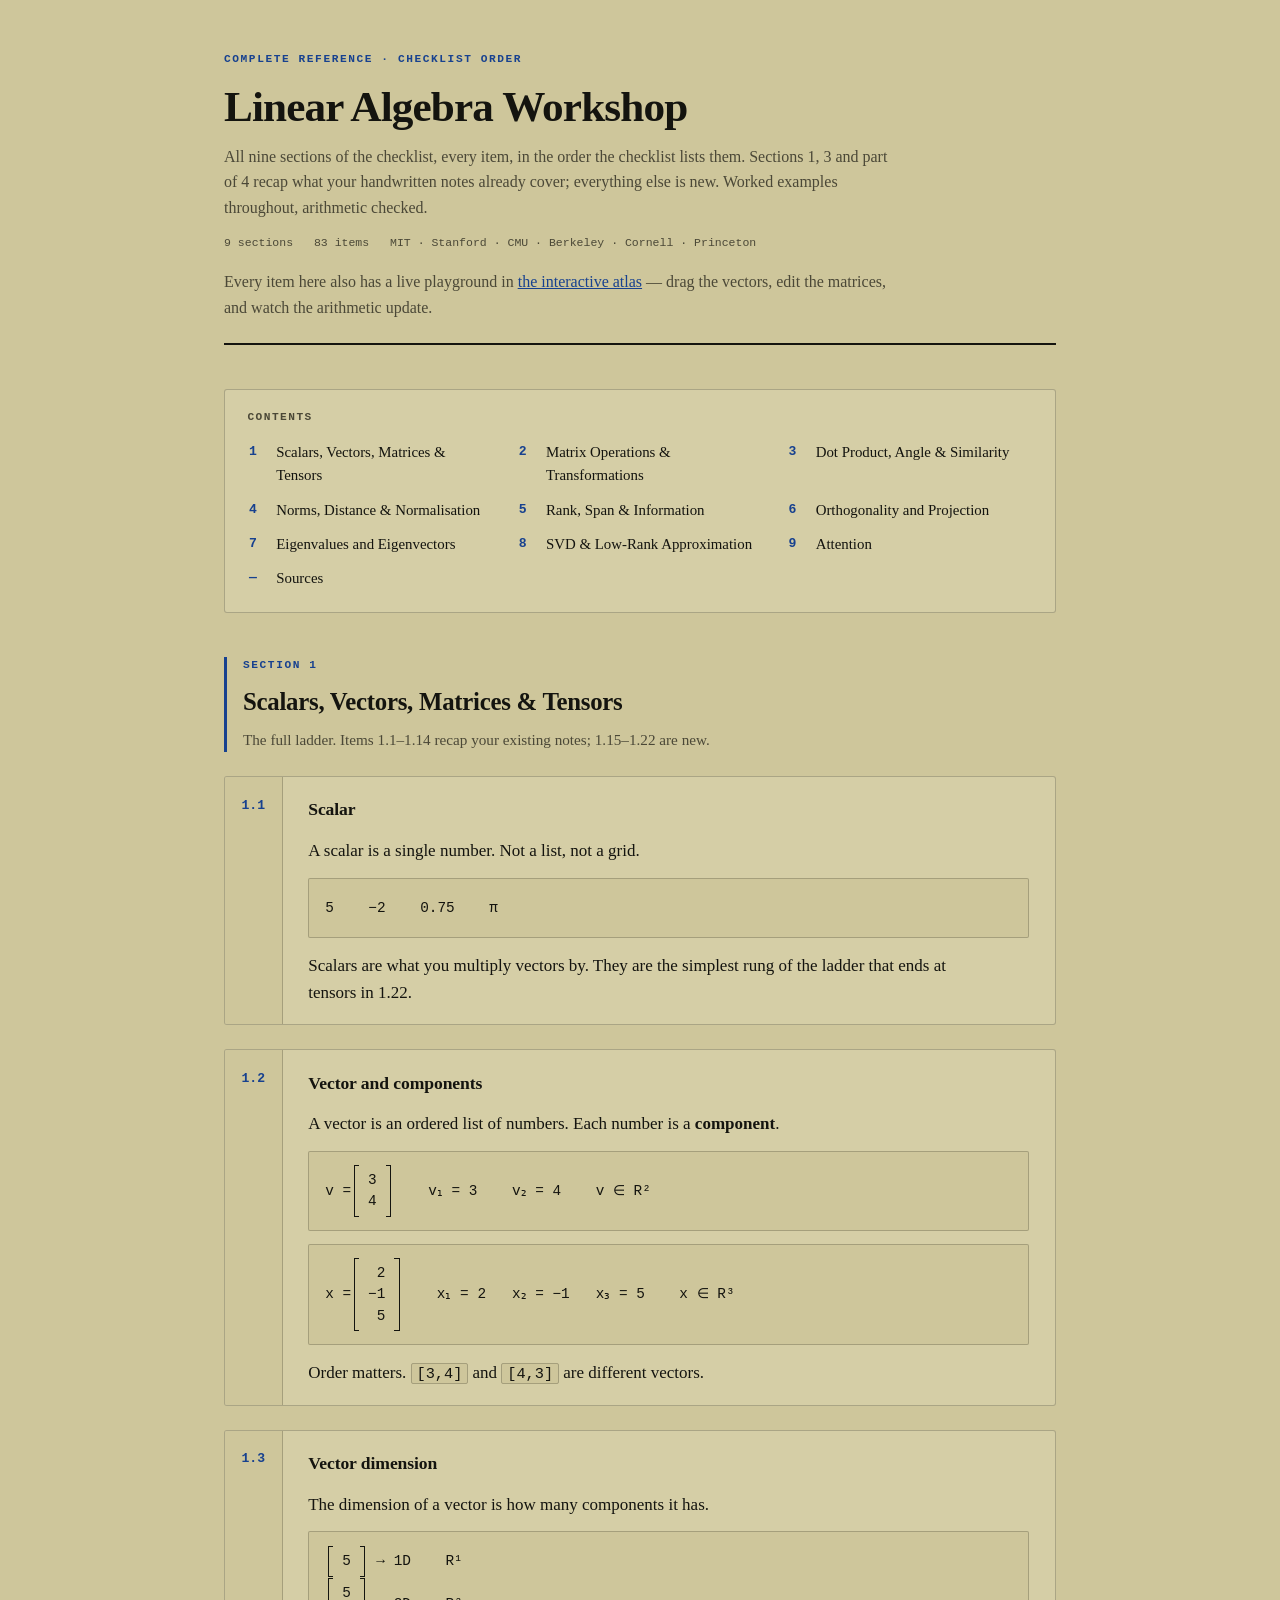
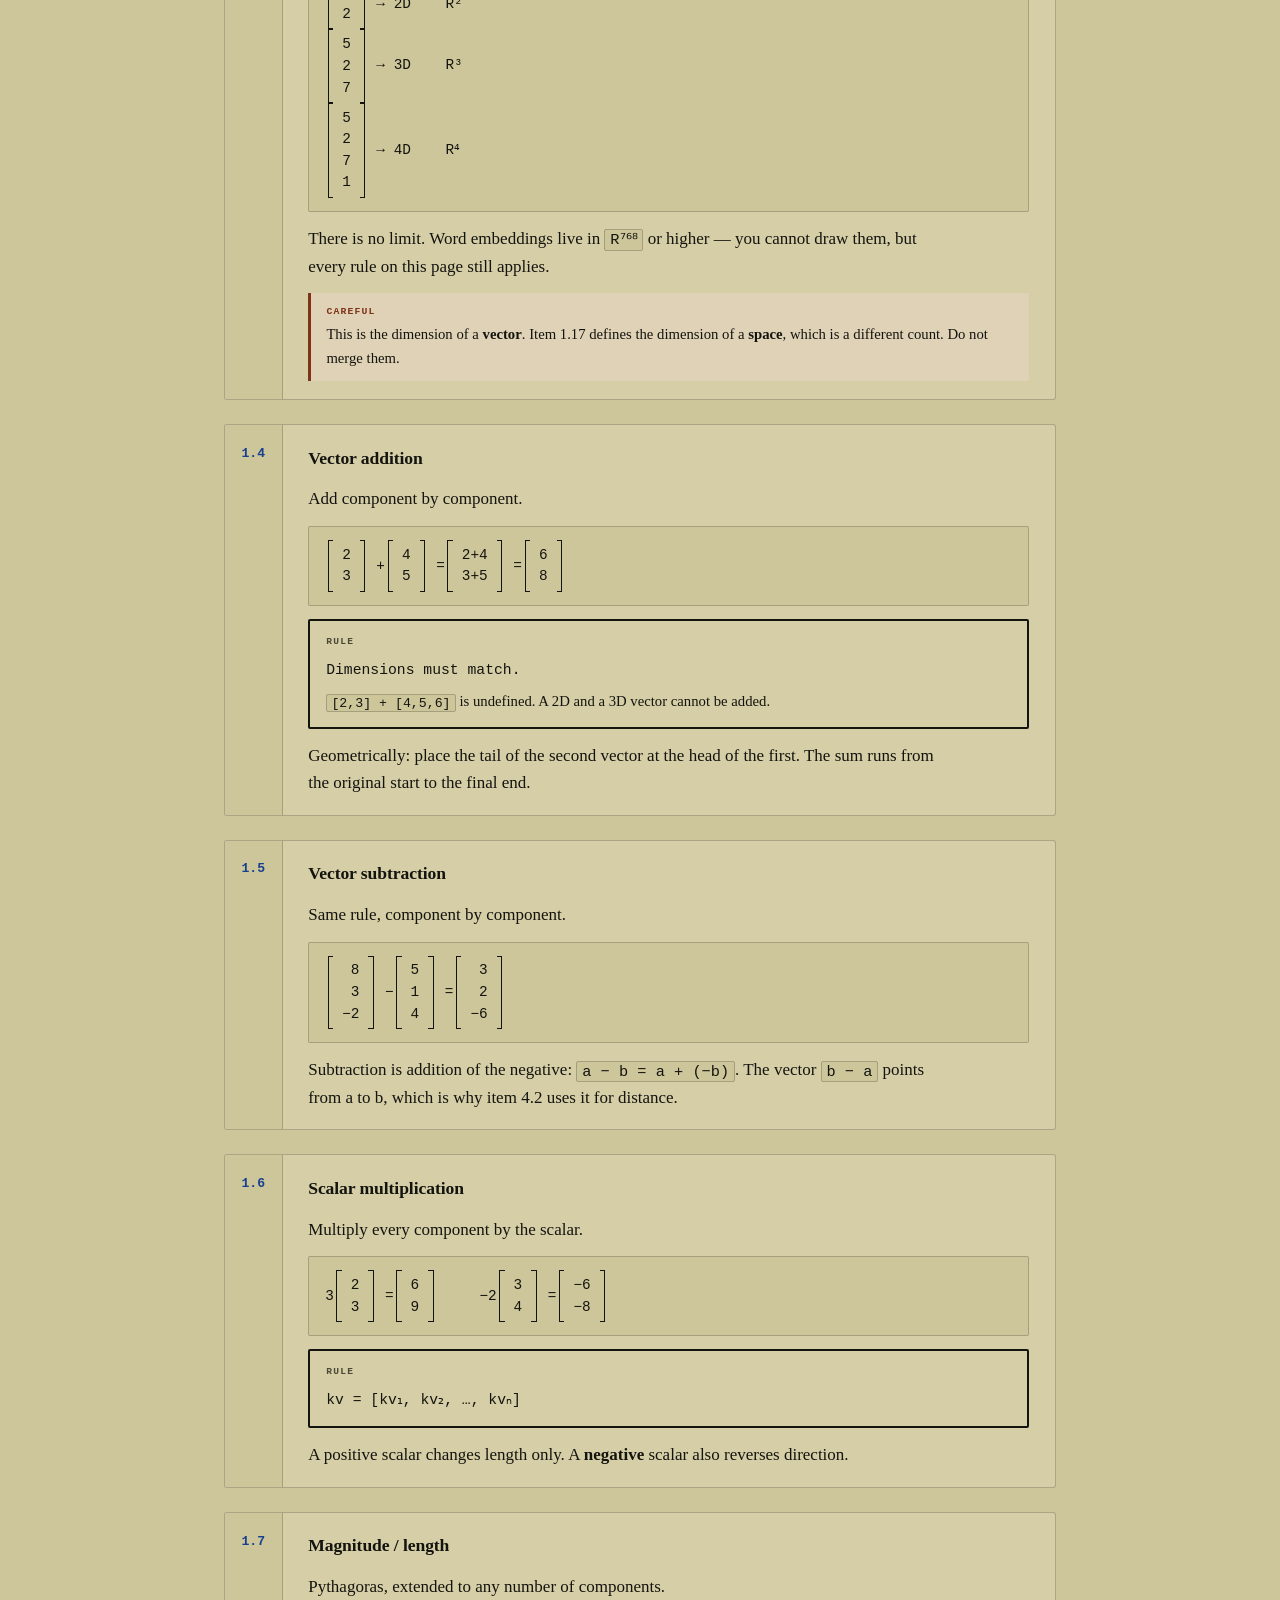
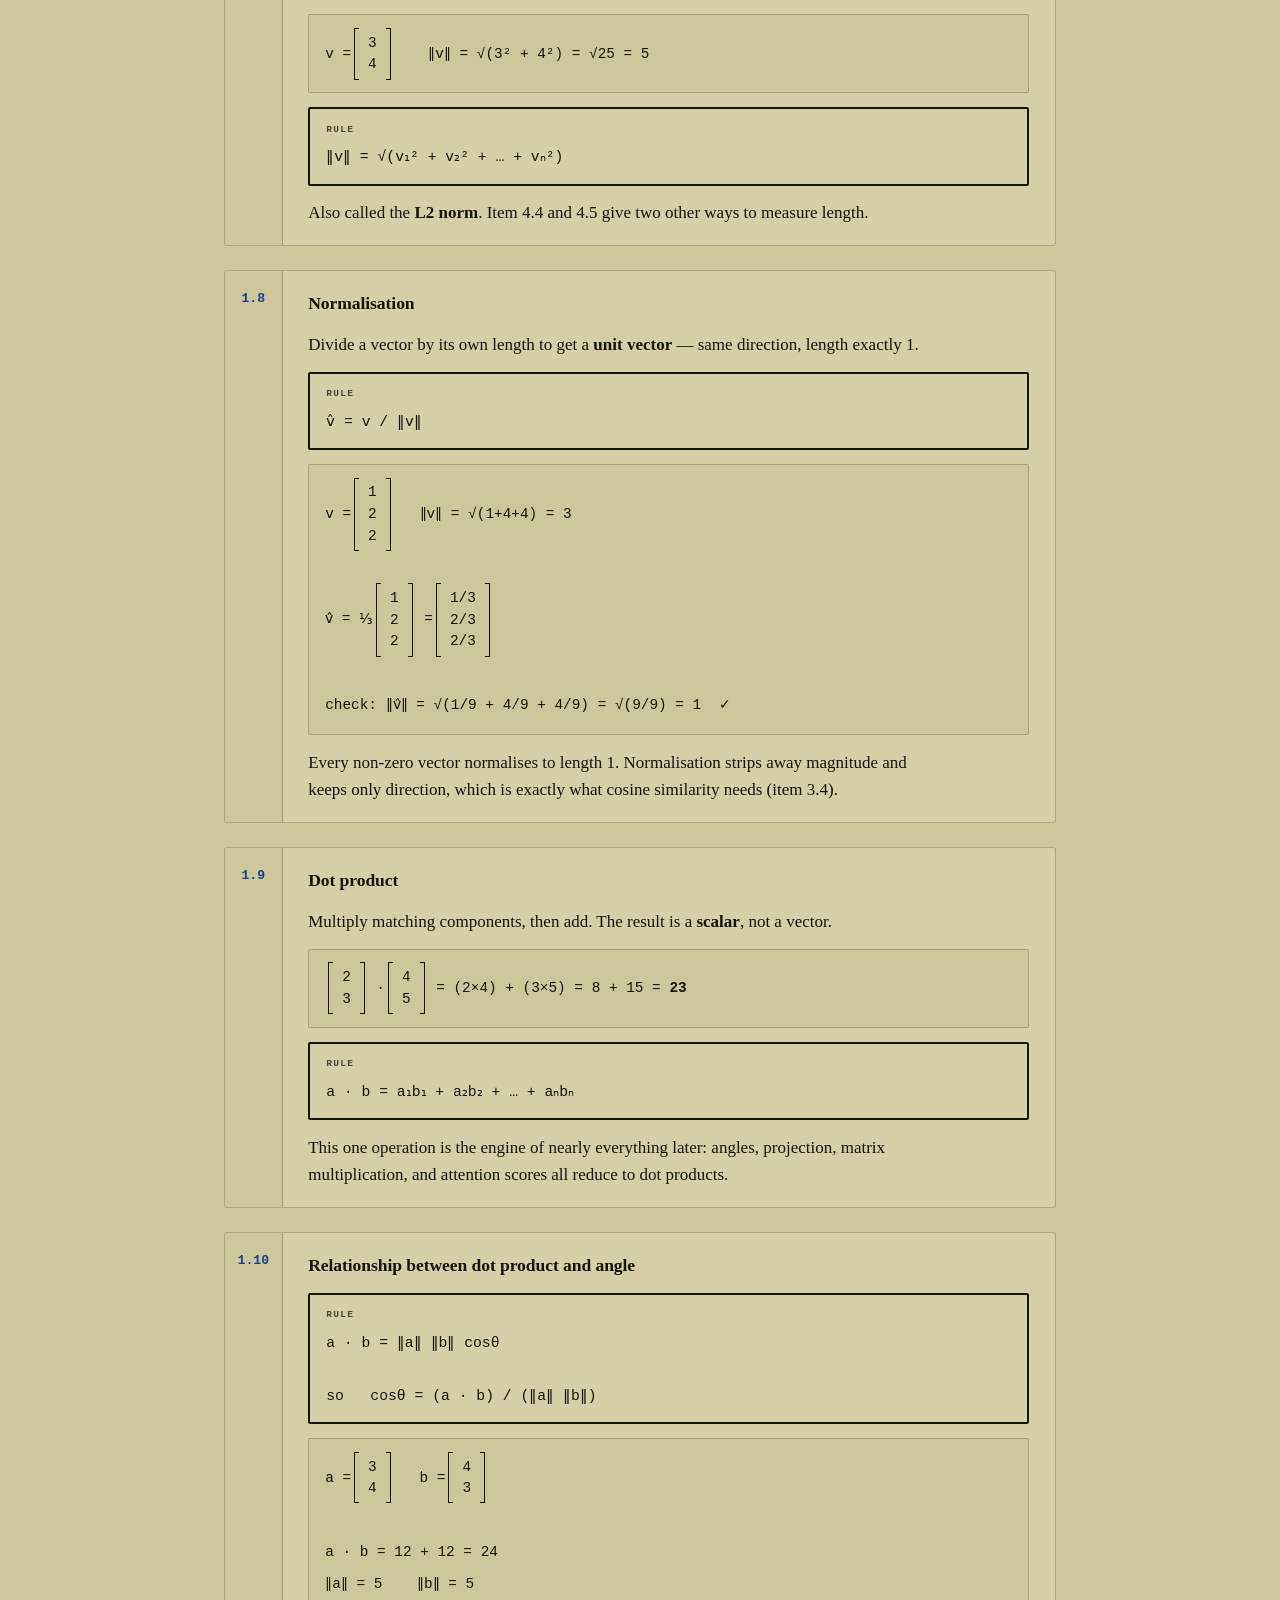
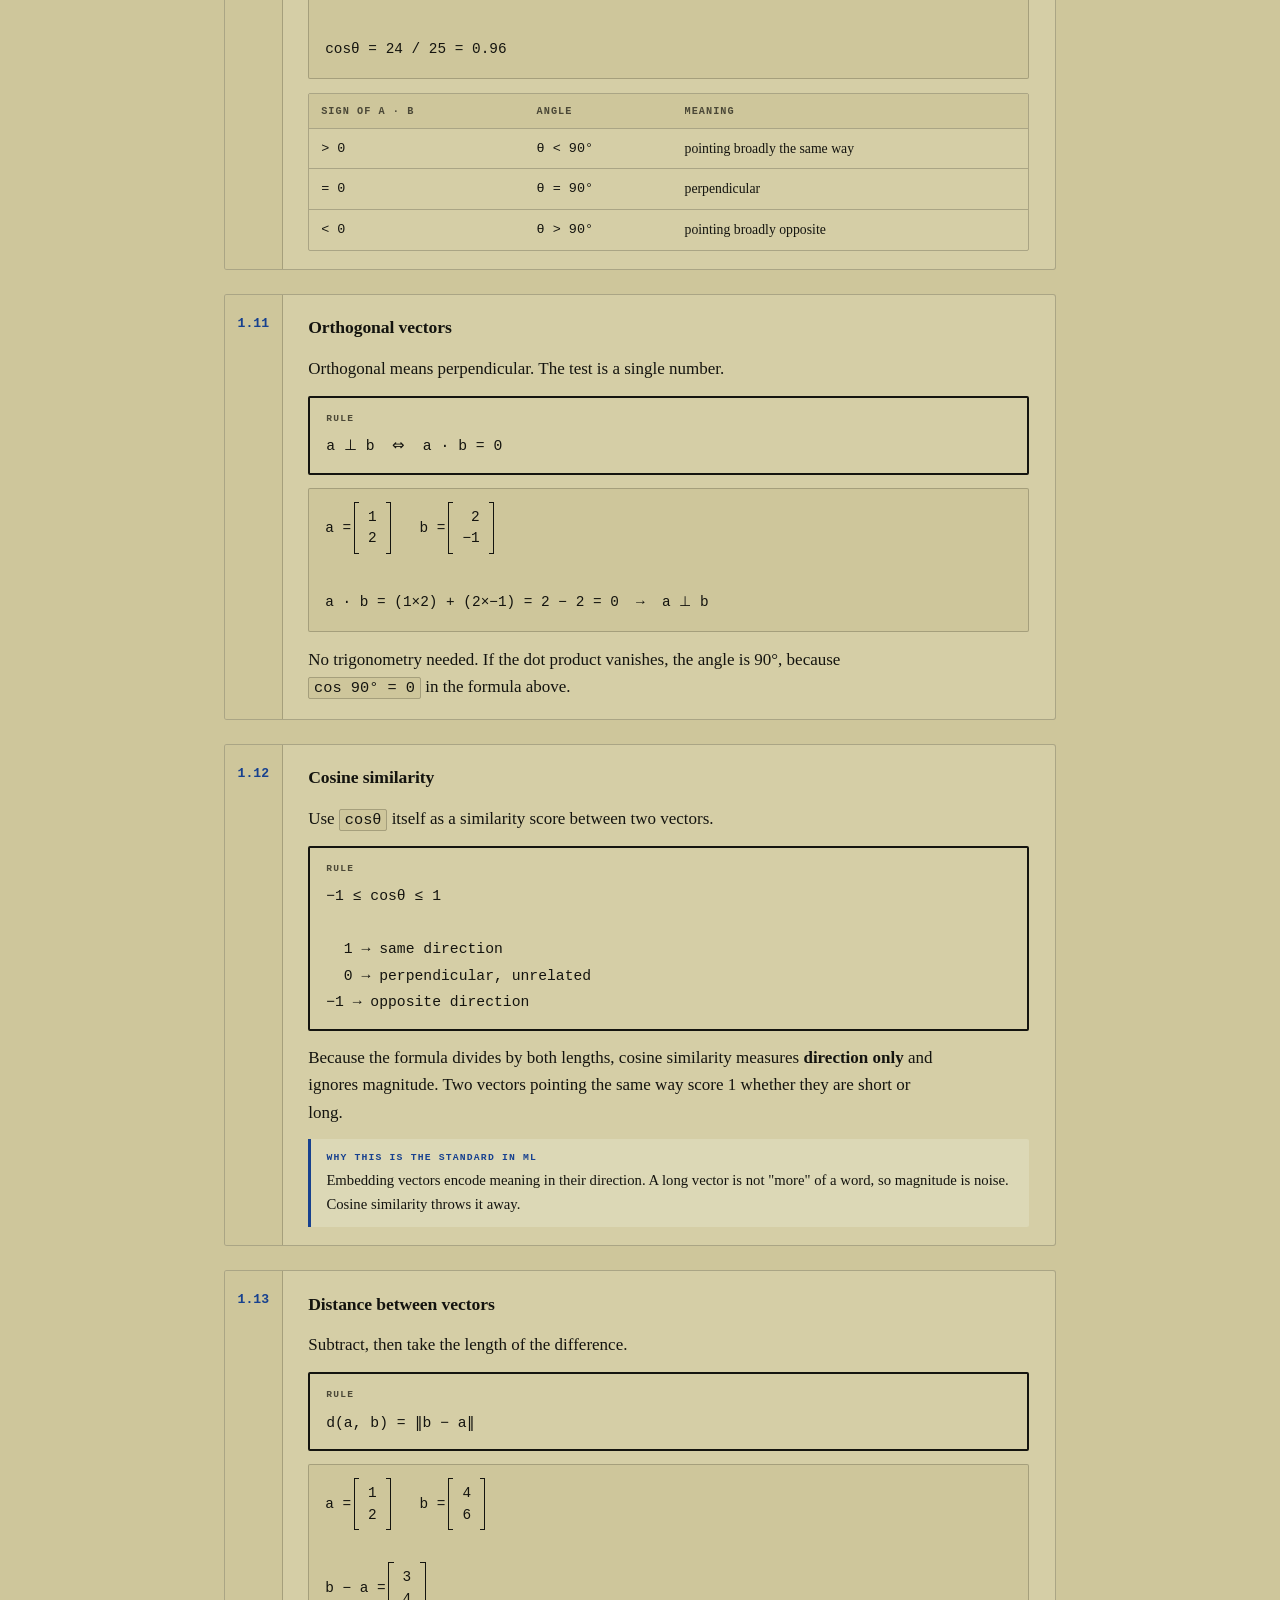
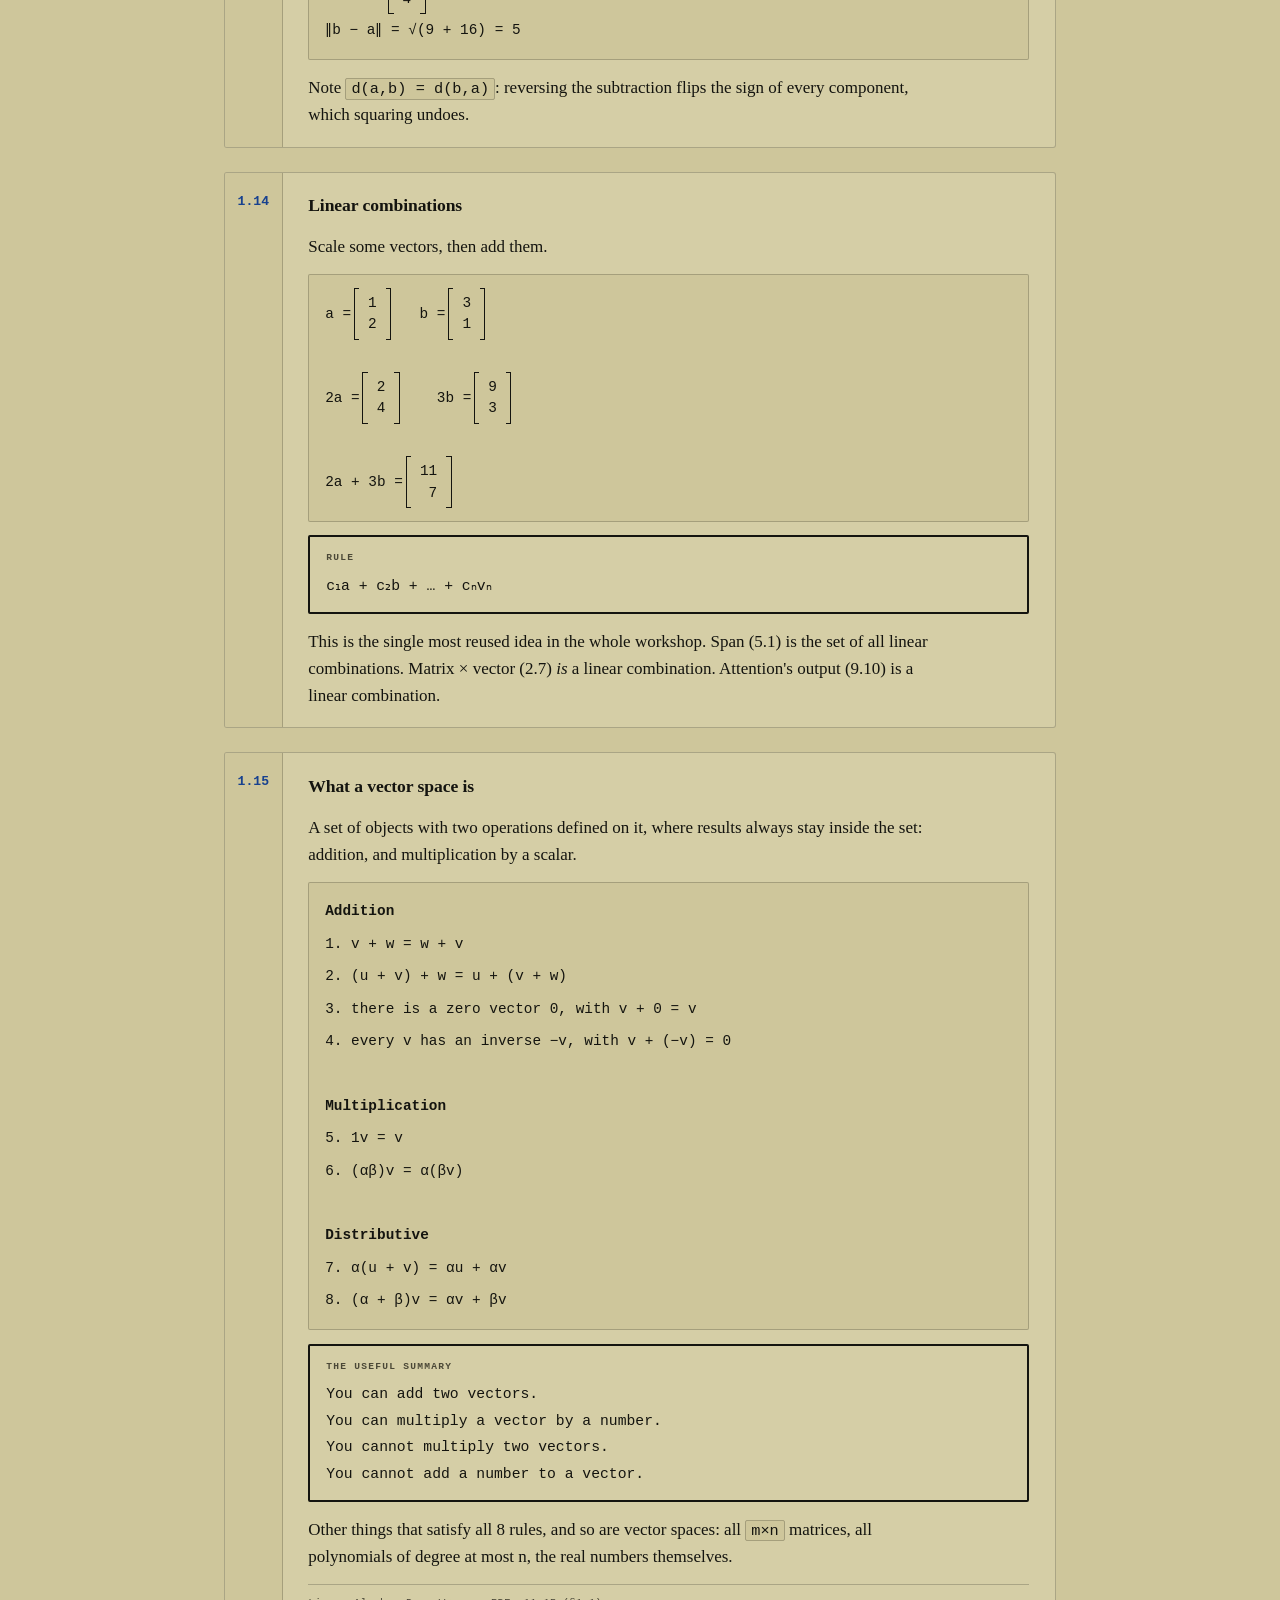
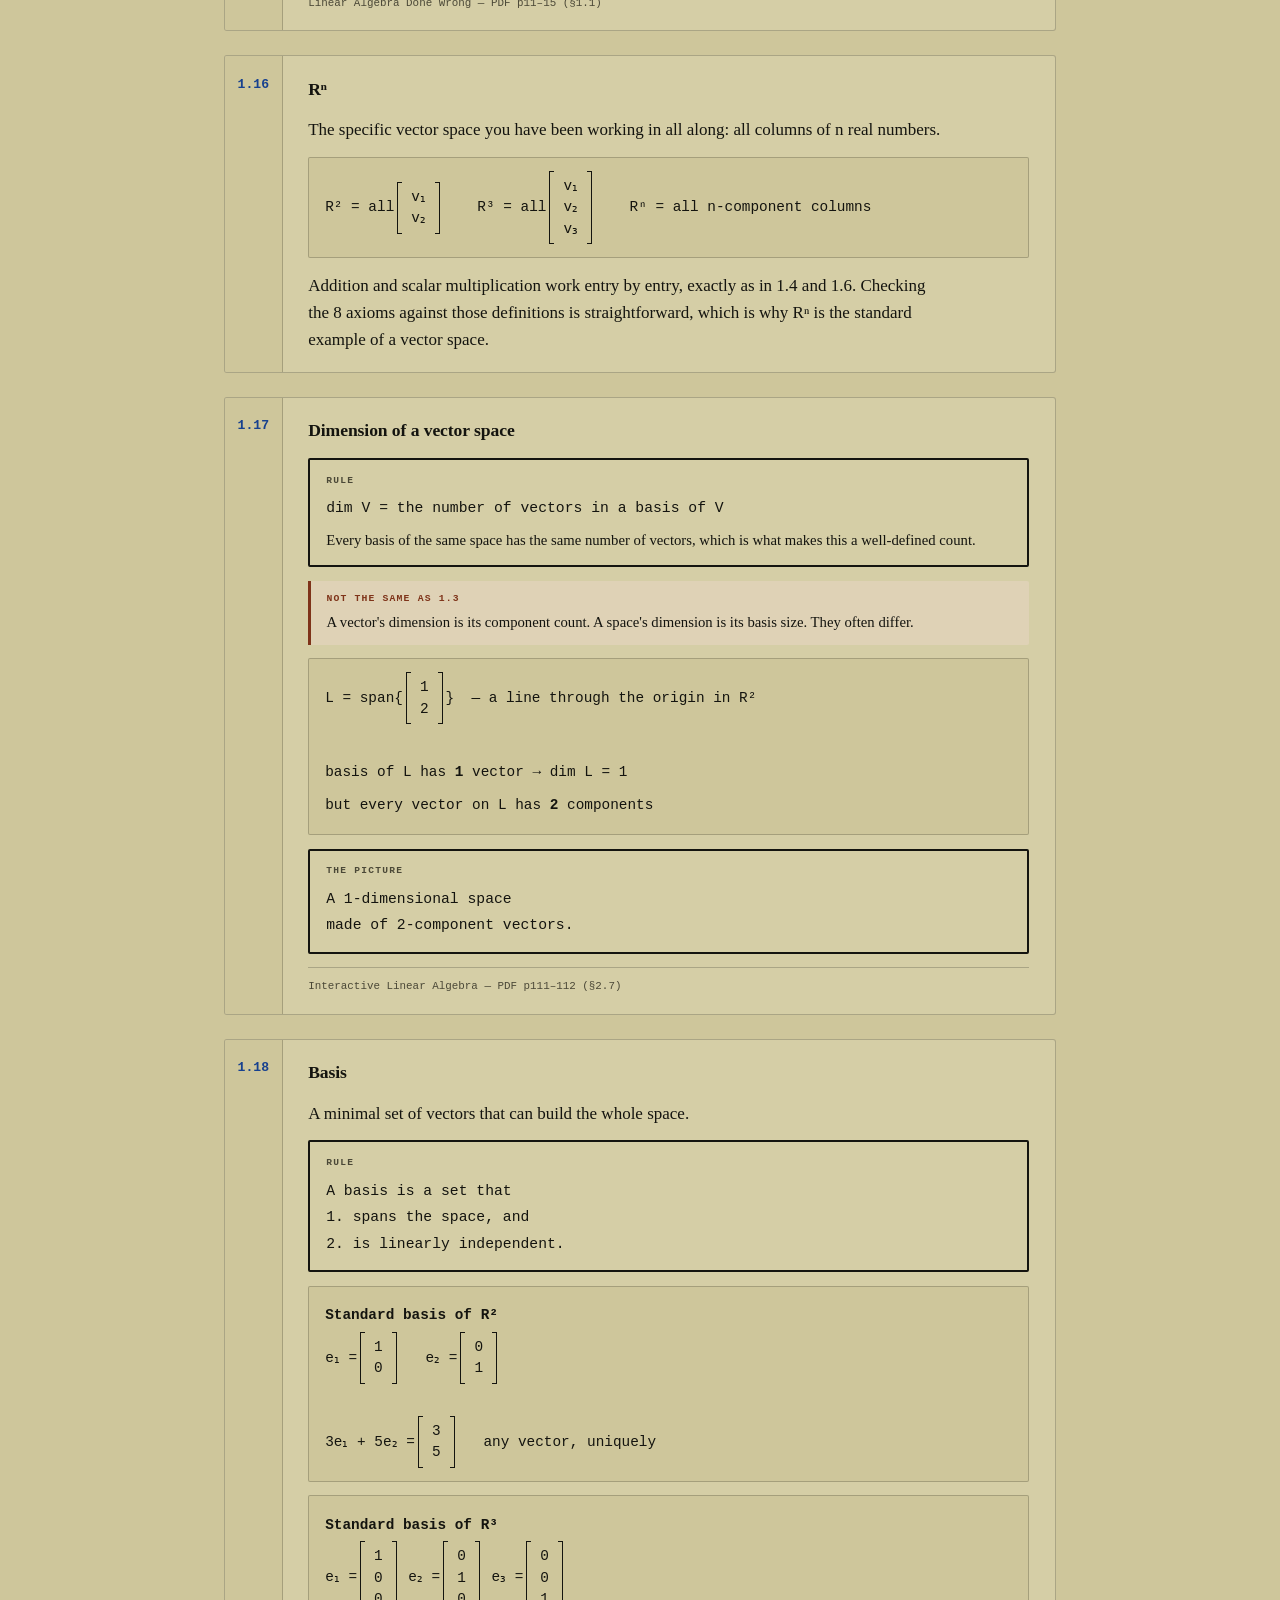
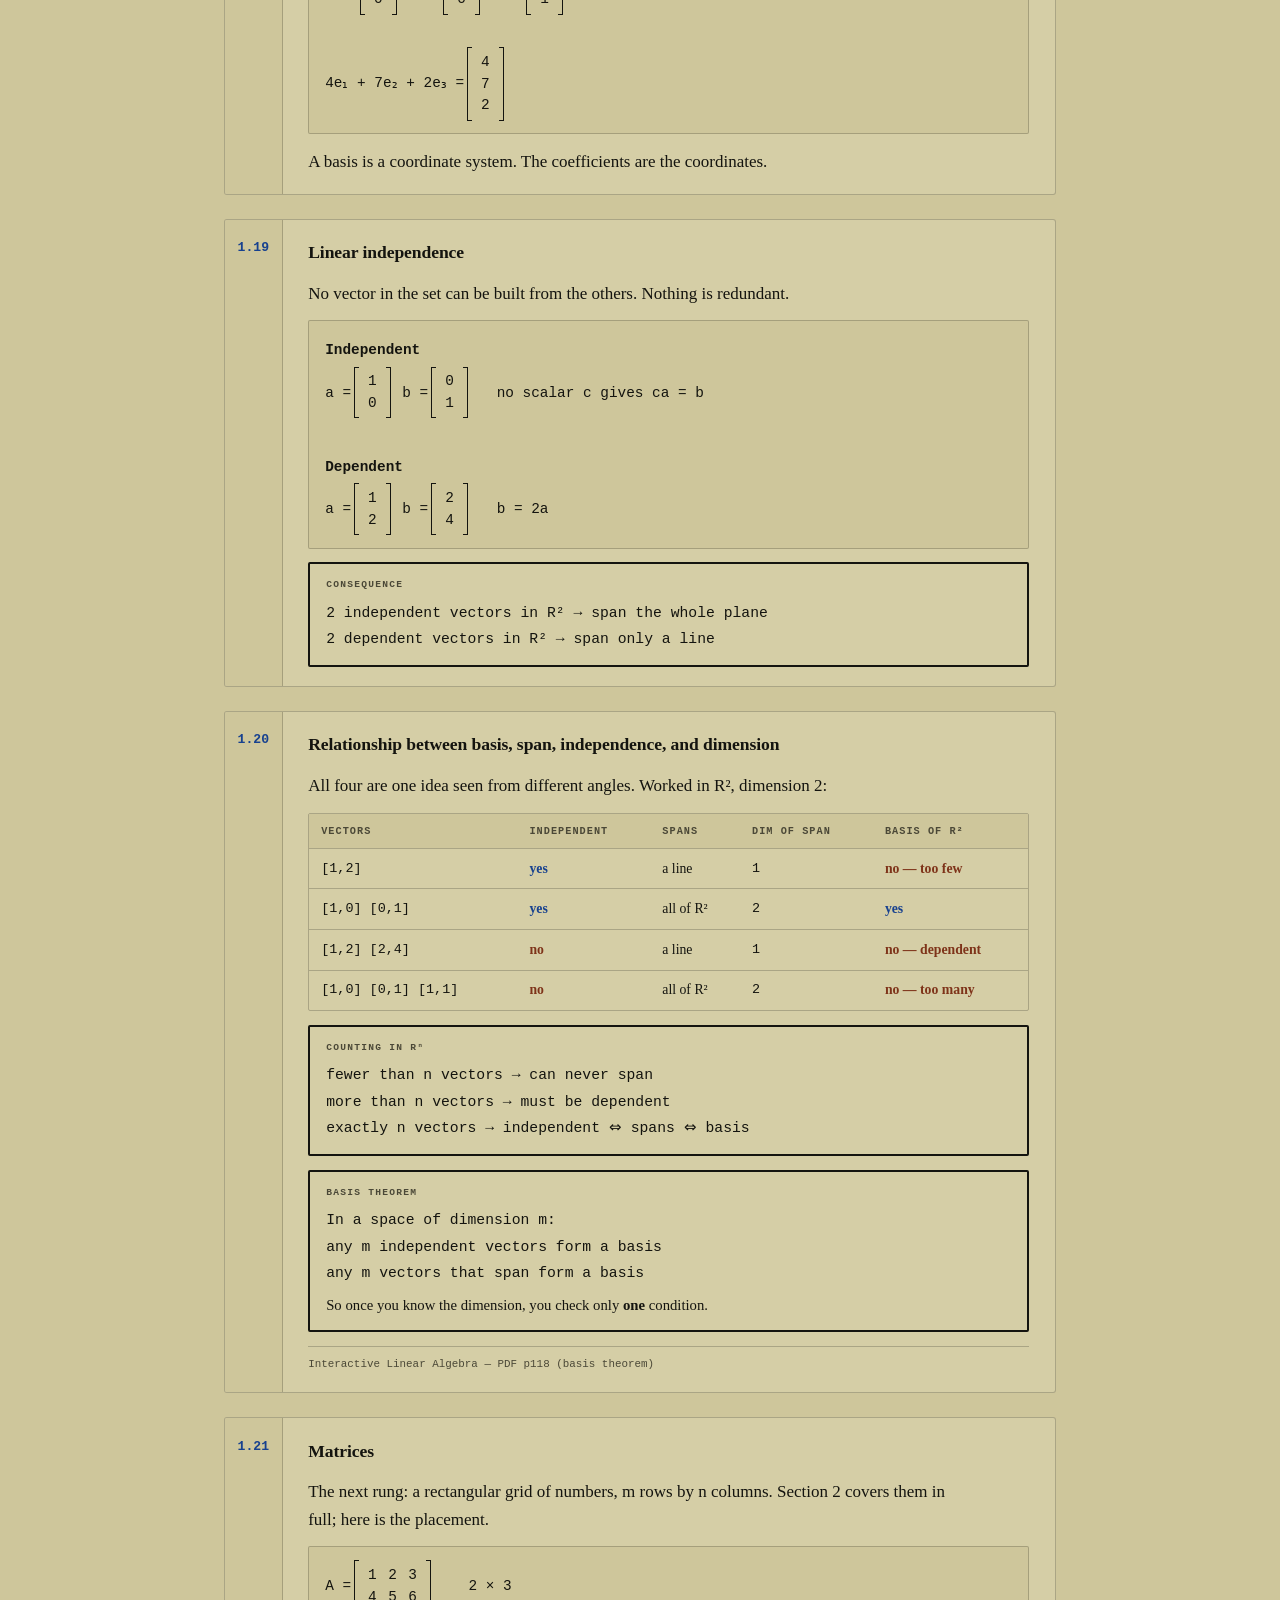
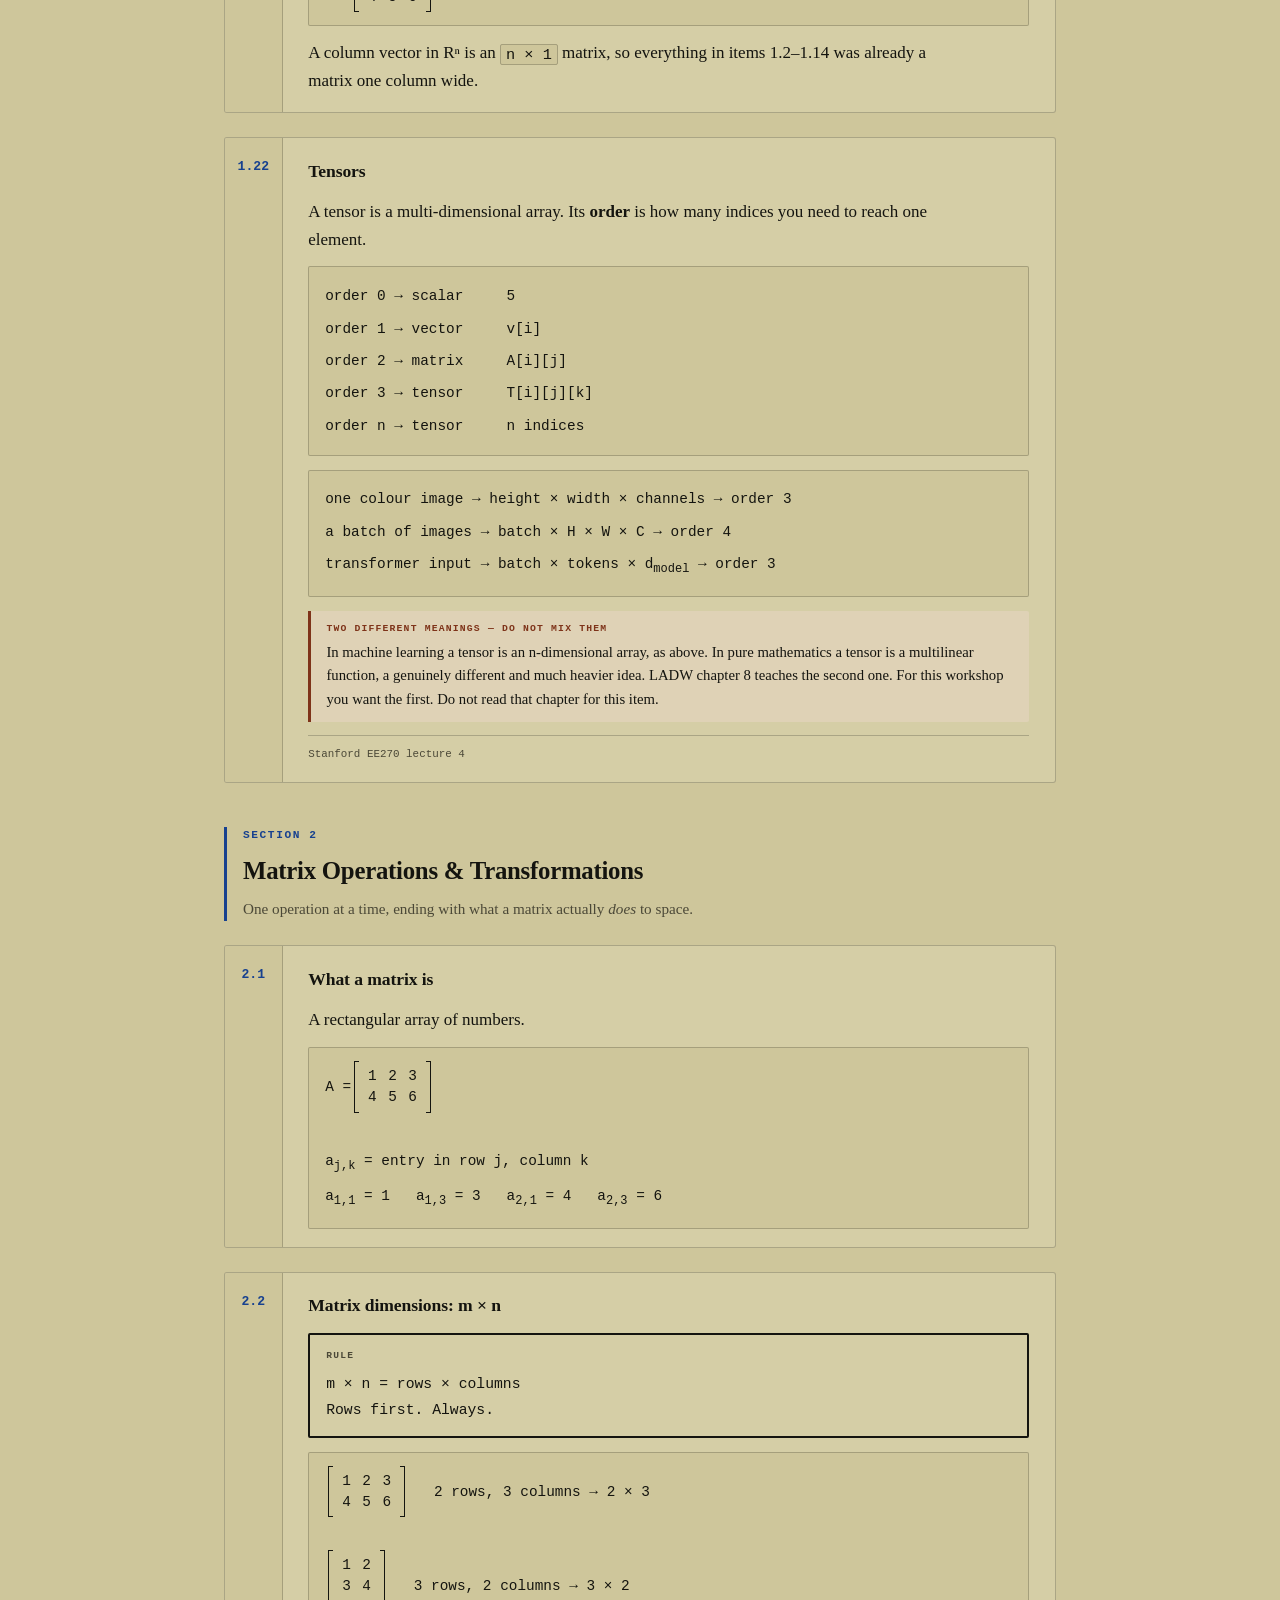
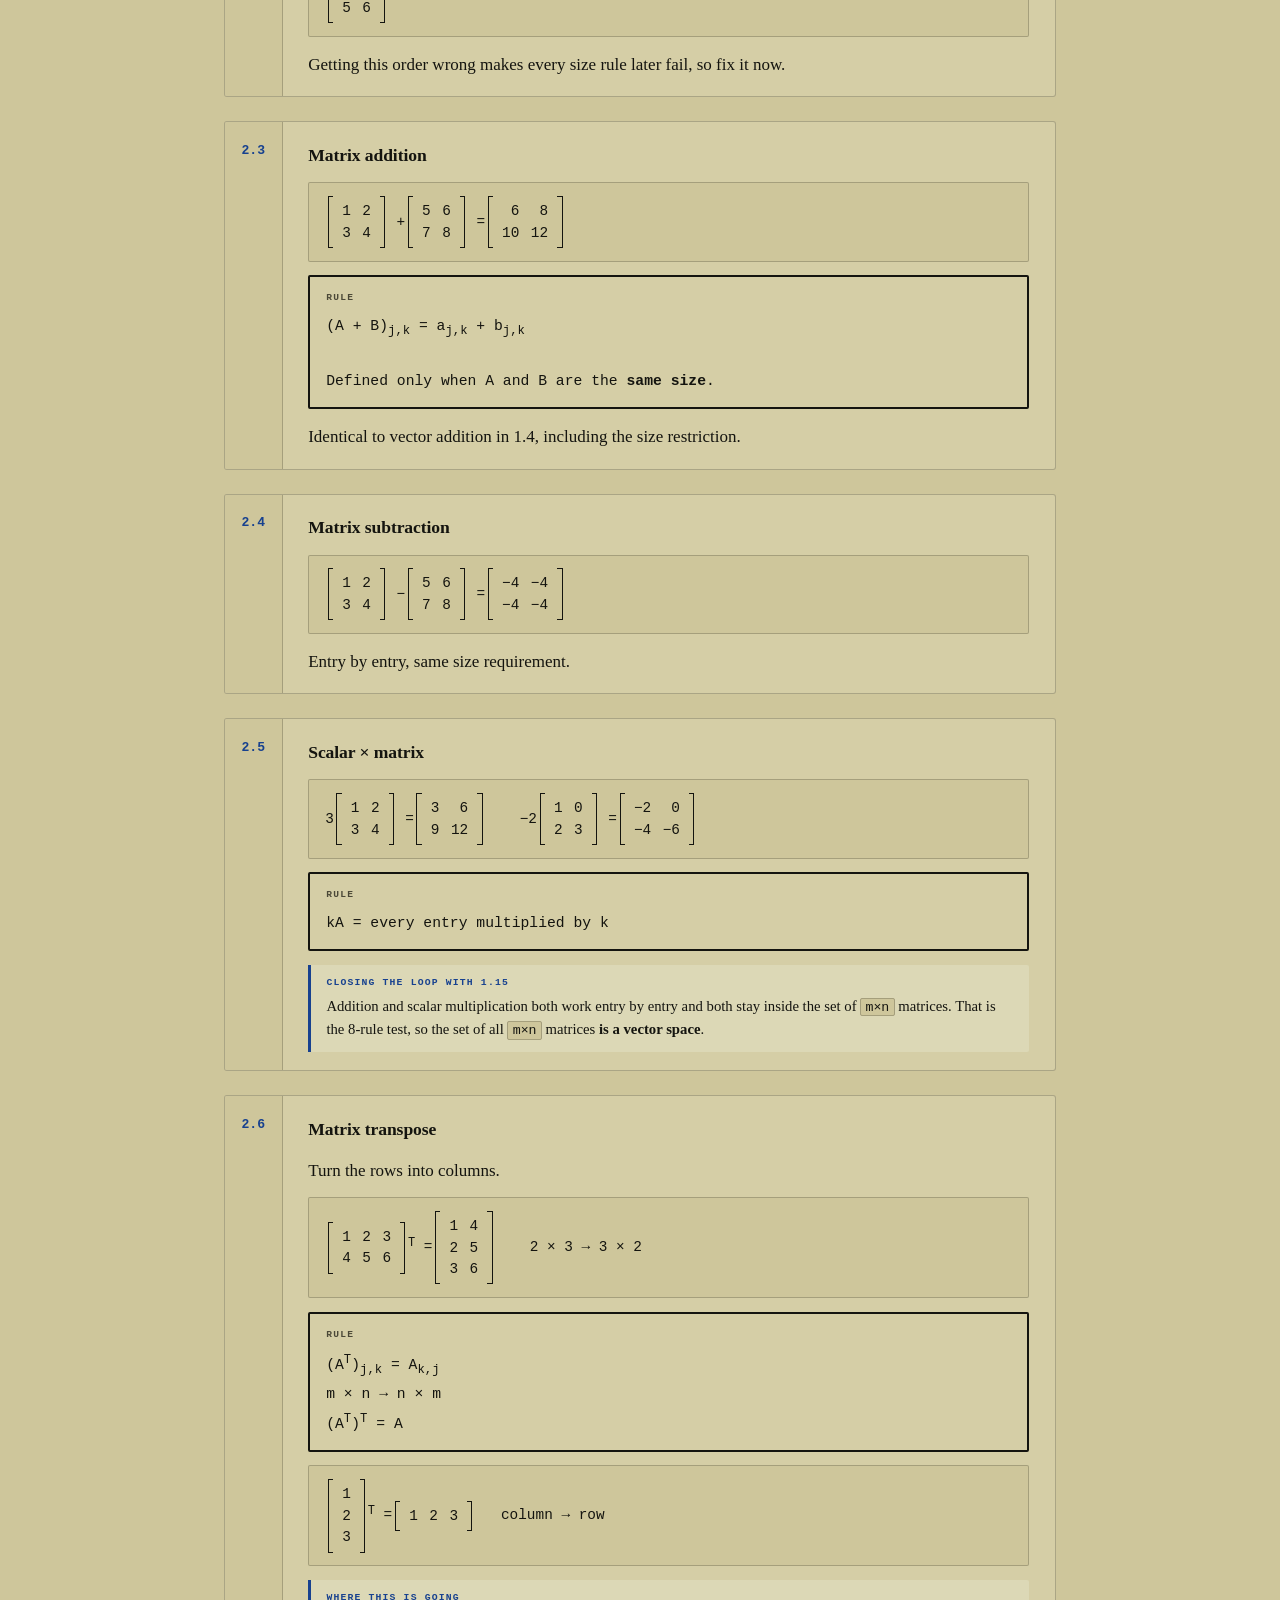
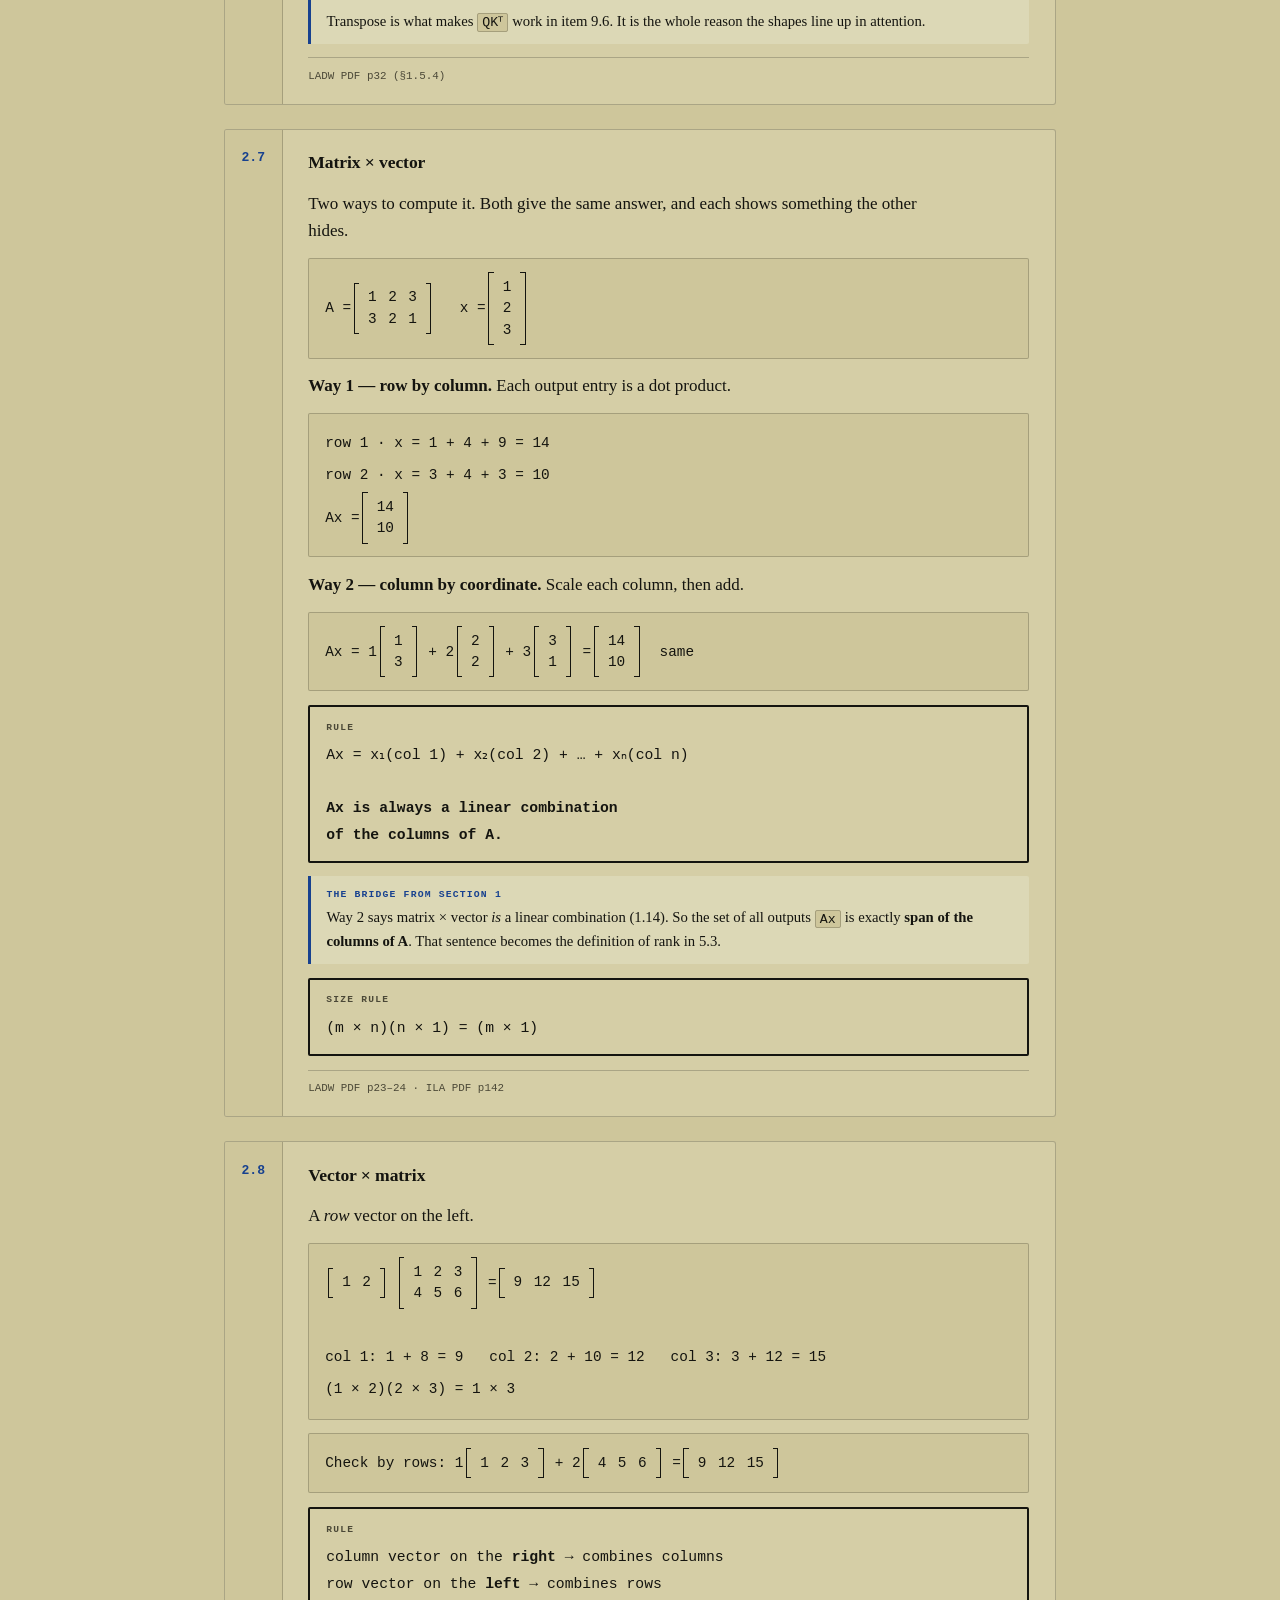
==== commit 3e798da3: "Make the atlas work on touch, by keyboard, and at WCAG AA contrast The map canvas listened for mouse" ====
--- a/notes.html
+++ b/notes.html
@@ -5,24 +5,17 @@
 <meta name="viewport" content="width=device-width, initial-scale=1">
 <title>Linear Algebra Workshop &mdash; Complete Checklist</title>
 <style>
+/* Palette matched to the atlas so the two pages read as one site. Deliberately a
+   single visual world with no dark variant: the atlas is a technical drawing whose
+   olive ground is part of its identity, and switching between the two pages should
+   not change the lighting. Every colour is painted explicitly, so the page holds
+   whatever the host background is. */
 :root{
-  --paper:#FCFBF9; --raise:#FFFFFF; --ink:#17171A; --ink-2:#3A3B40;
-  --mute:#6E7076; --line:#E2E0DC; --line-2:#D2CFC9;
-  --blue:#1B4DB1; --blue-soft:#EEF2FB; --red:#A8321F; --red-soft:#FAF0ED;
+  --paper:#CEC69B; --raise:#D5CEA6; --ink:#14140F; --ink-2:#3D3B2E;
+  --mute:#4B4837; --line:rgba(20,20,15,.22); --line-2:rgba(20,20,15,.42);
+  --blue:#17418F; --blue-soft:#DCD8B6; --red:#7E3319; --red-soft:#DFD2B6;
   --serif:"Charter","Iowan Old Style","Palatino Linotype",Palatino,Georgia,serif;
   --mono:ui-monospace,"SF Mono","Cascadia Mono","Segoe UI Mono",Consolas,monospace;
-}
-@media (prefers-color-scheme:dark){
-  :root:not([data-theme="light"]){
-    --paper:#131315; --raise:#1B1B1E; --ink:#EAE8E4; --ink-2:#C6C4C0;
-    --mute:#94969C; --line:#2C2C31; --line-2:#3A3A40;
-    --blue:#8FB1F0; --blue-soft:#1B2233; --red:#E39177; --red-soft:#2E1F1B;
-  }
-}
-:root[data-theme="dark"]{
-  --paper:#131315; --raise:#1B1B1E; --ink:#EAE8E4; --ink-2:#C6C4C0;
-  --mute:#94969C; --line:#2C2C31; --line-2:#3A3A40;
-  --blue:#8FB1F0; --blue-soft:#1B2233; --red:#E39177; --red-soft:#2E1F1B;
 }
 *{box-sizing:border-box}
 html{scroll-behavior:smooth}
